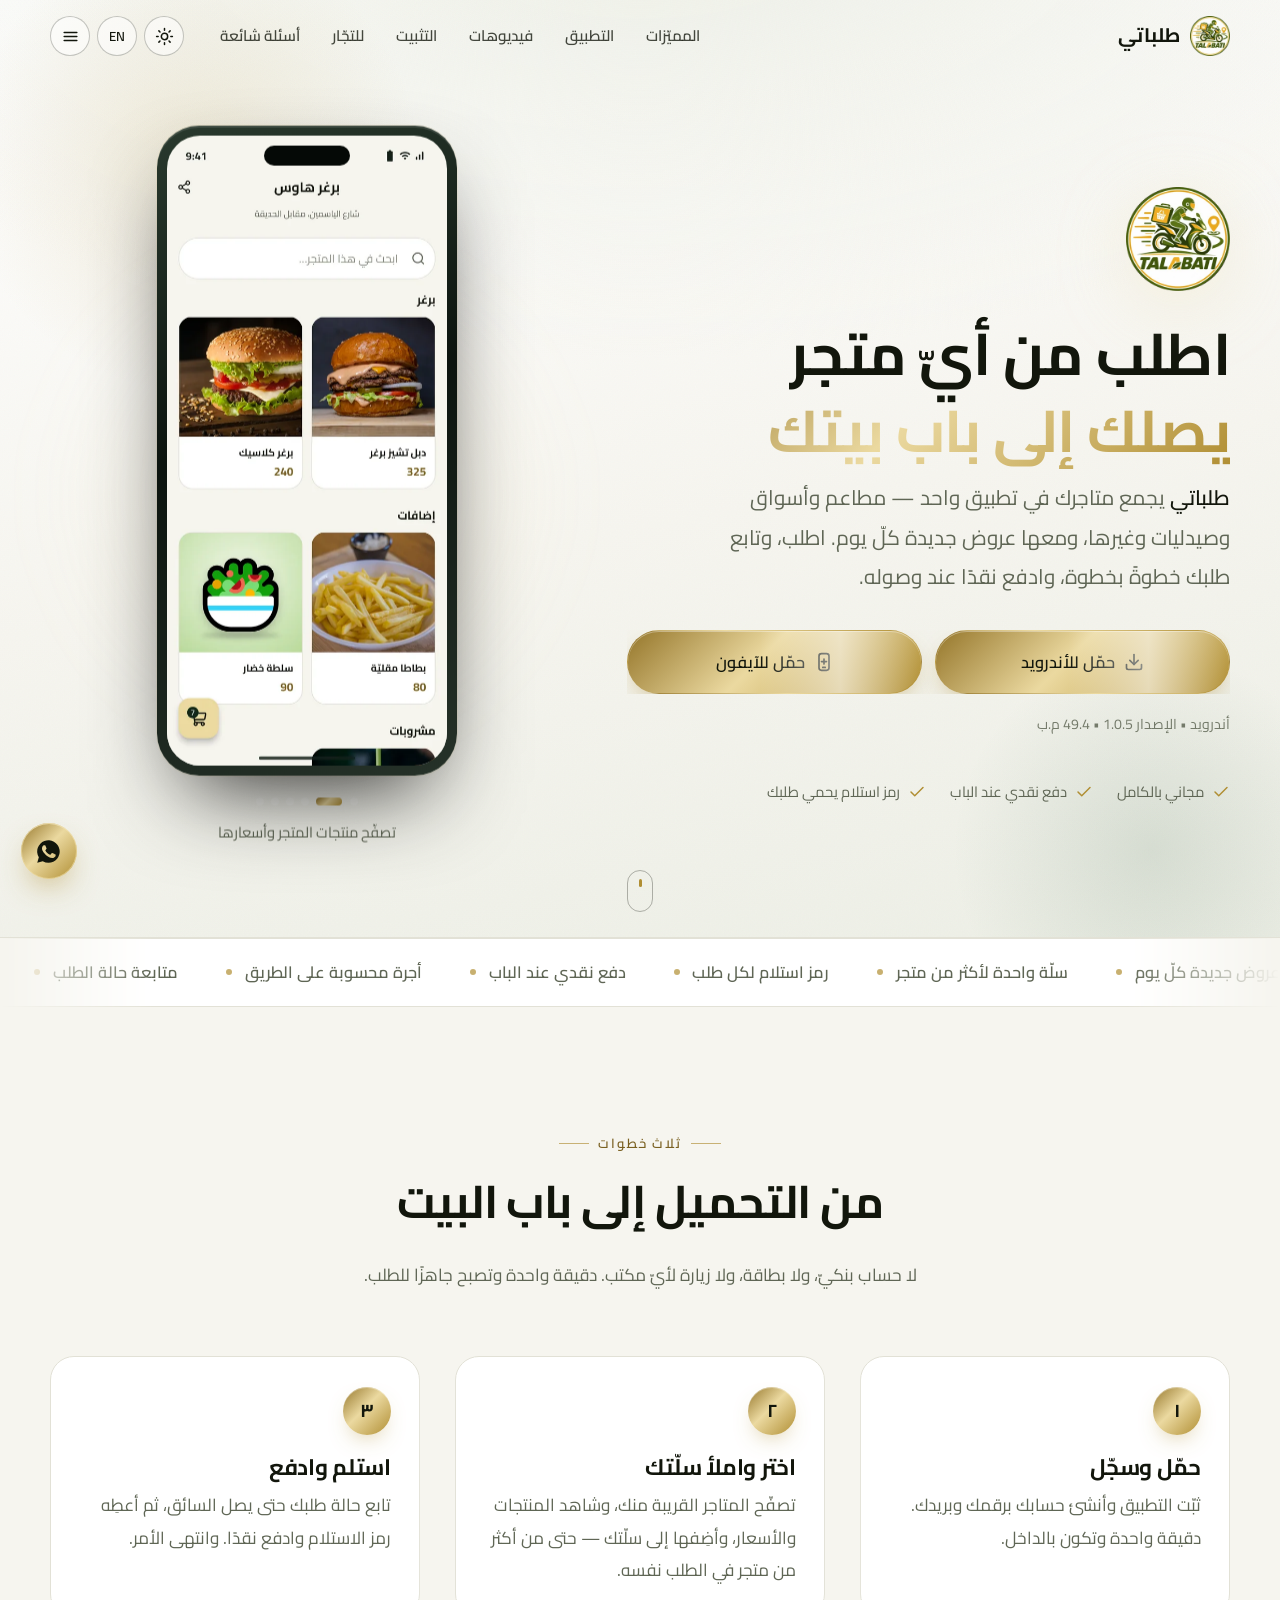
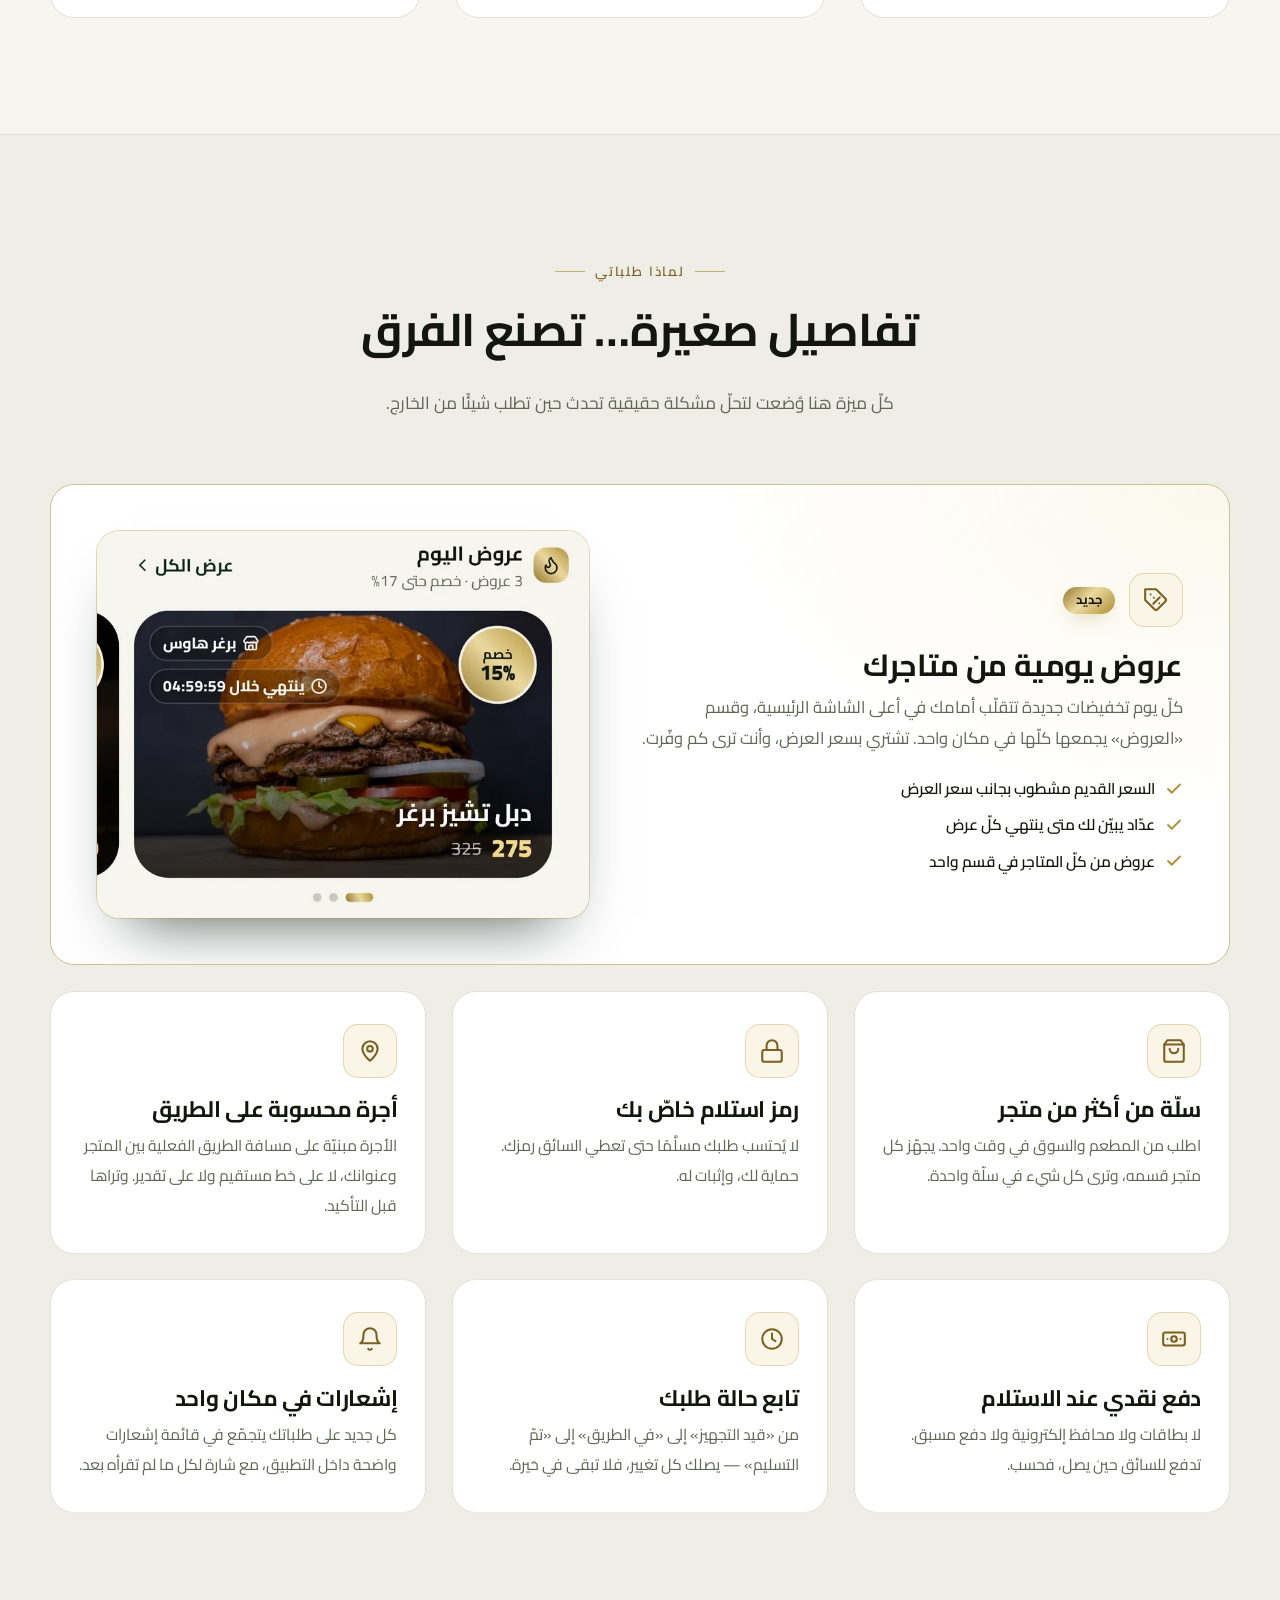
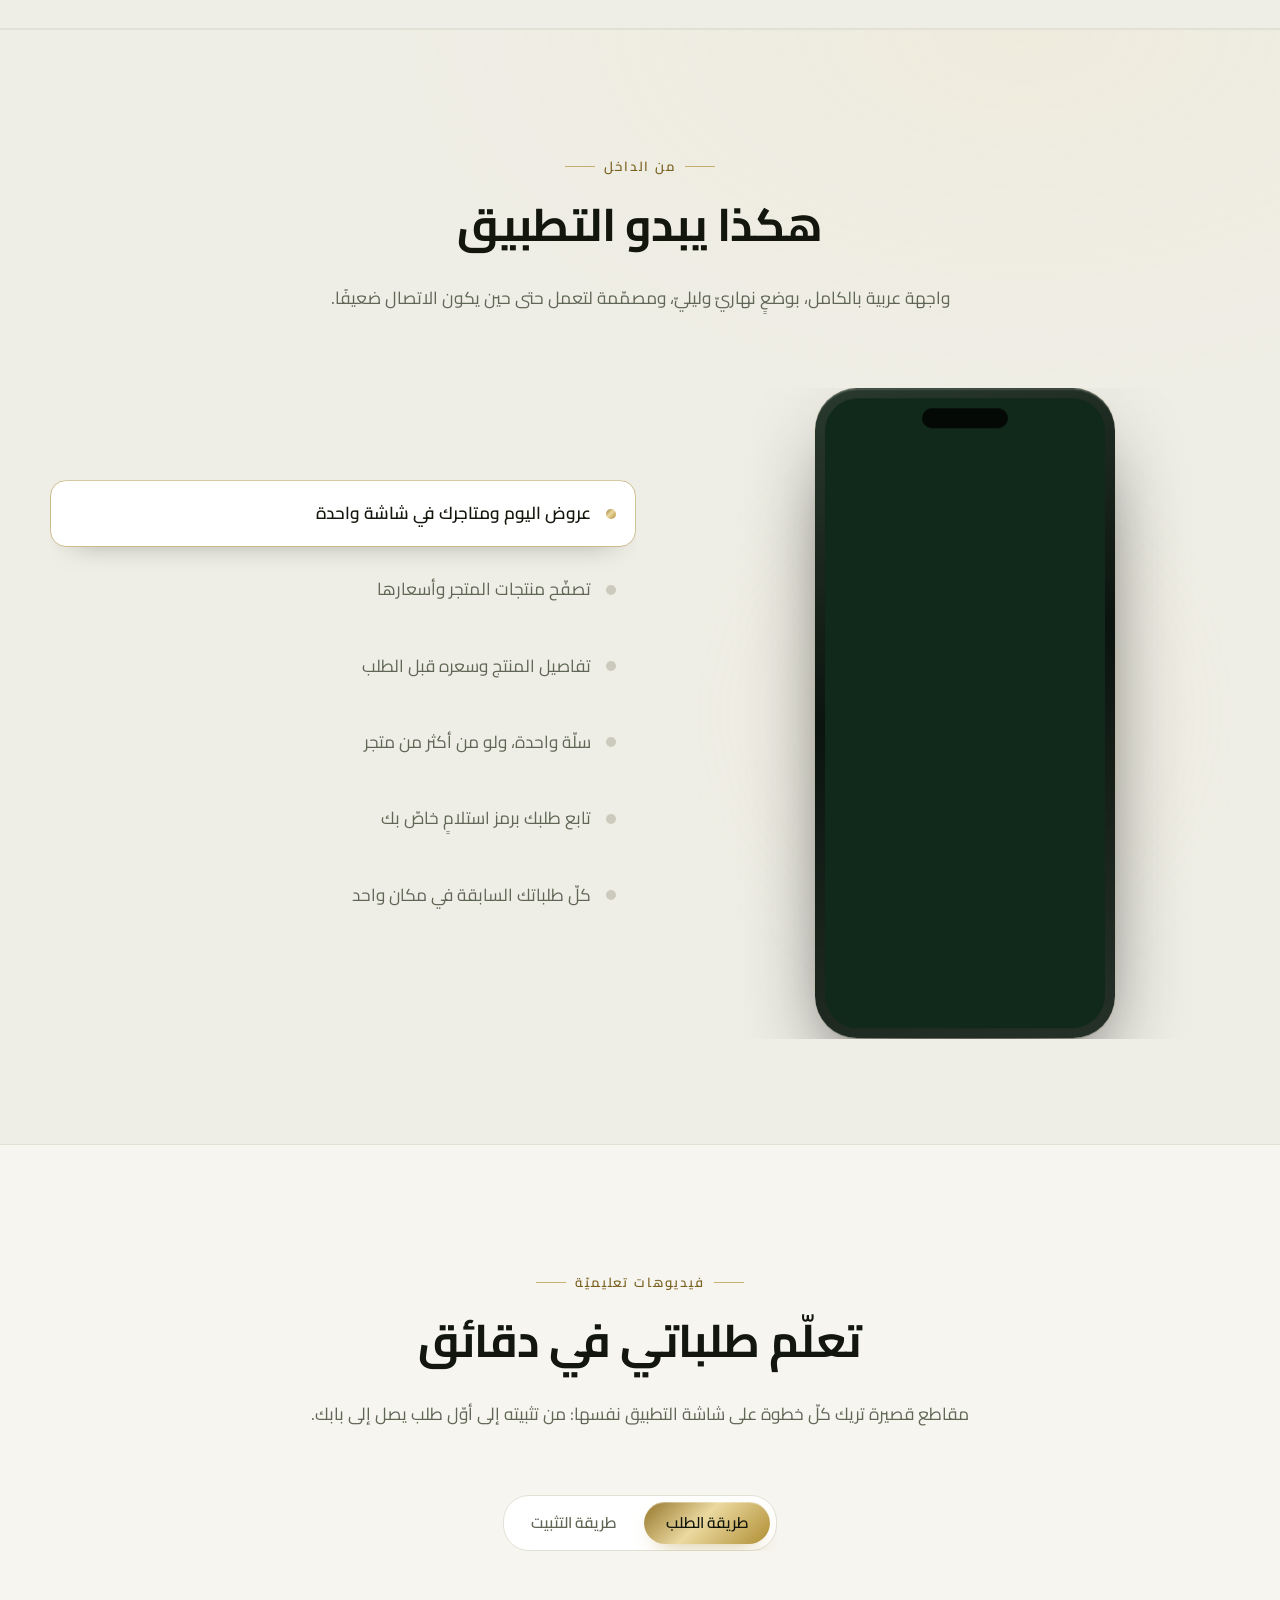
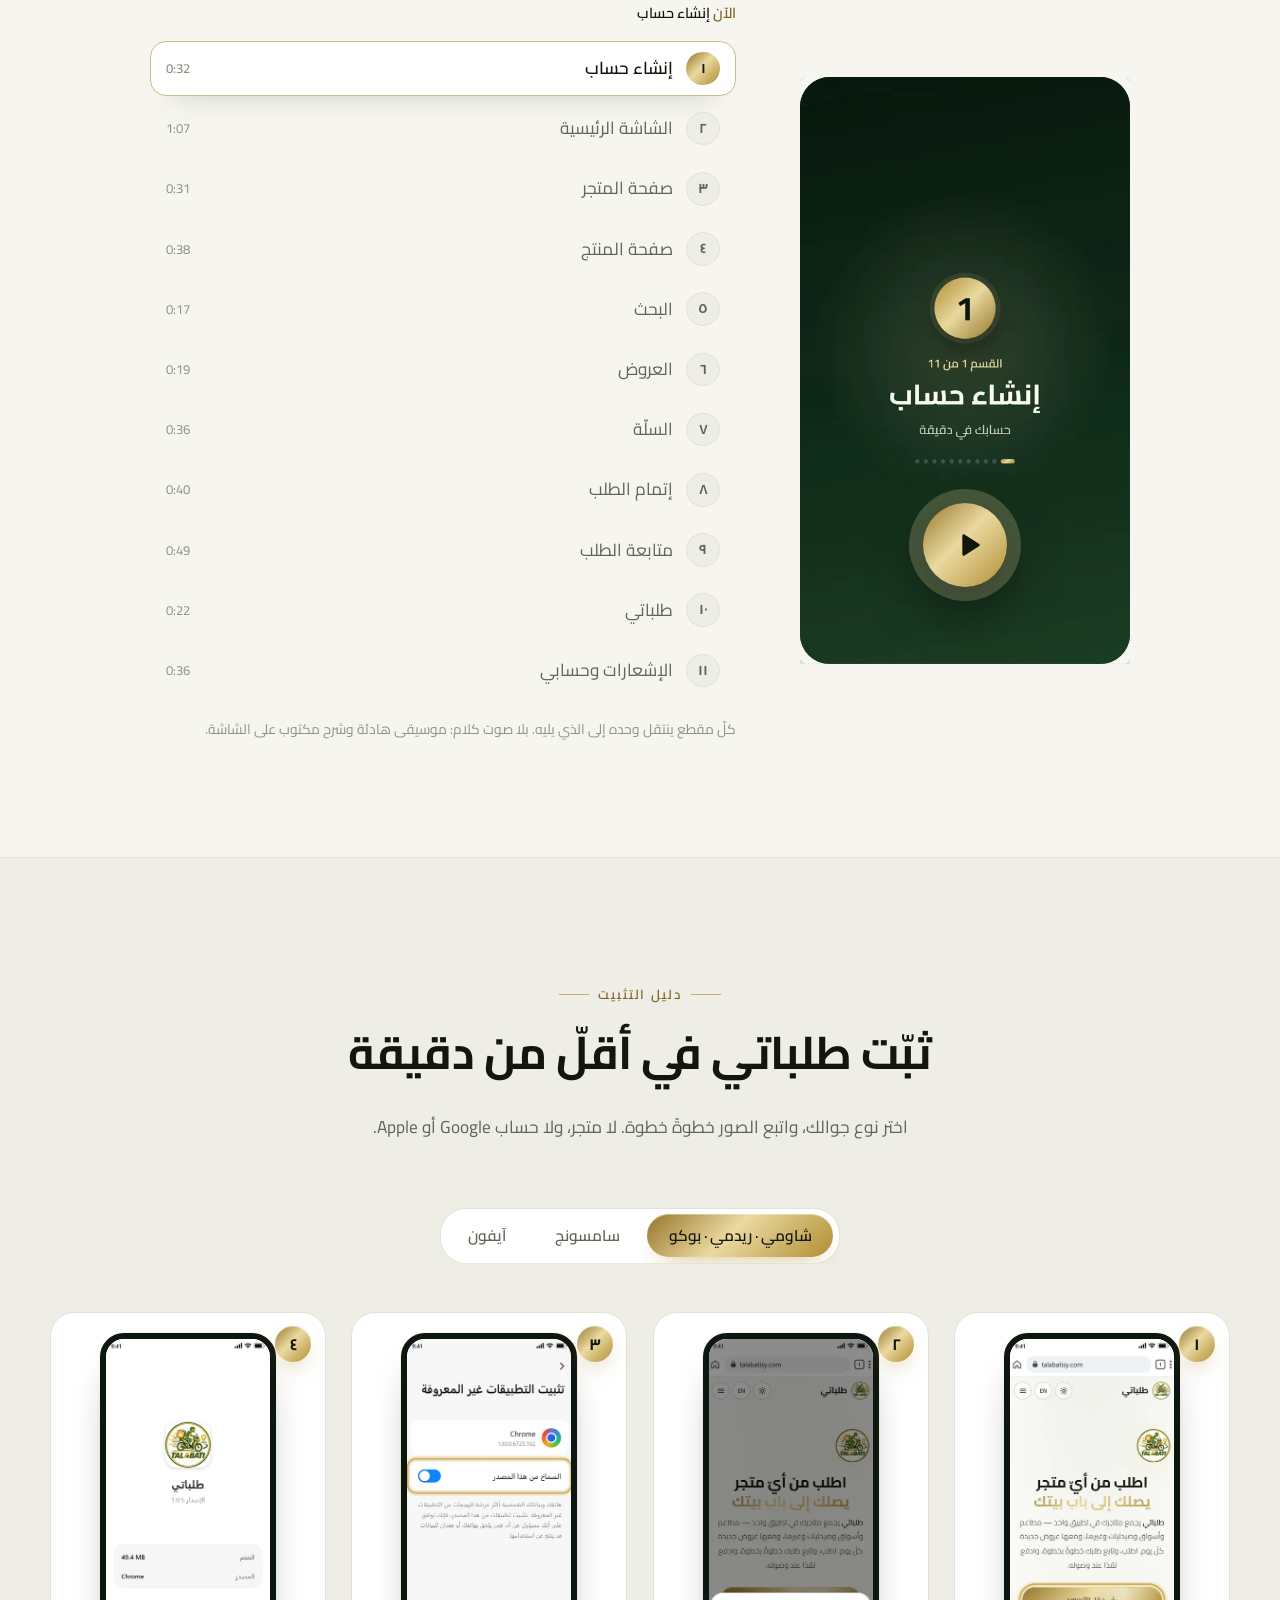
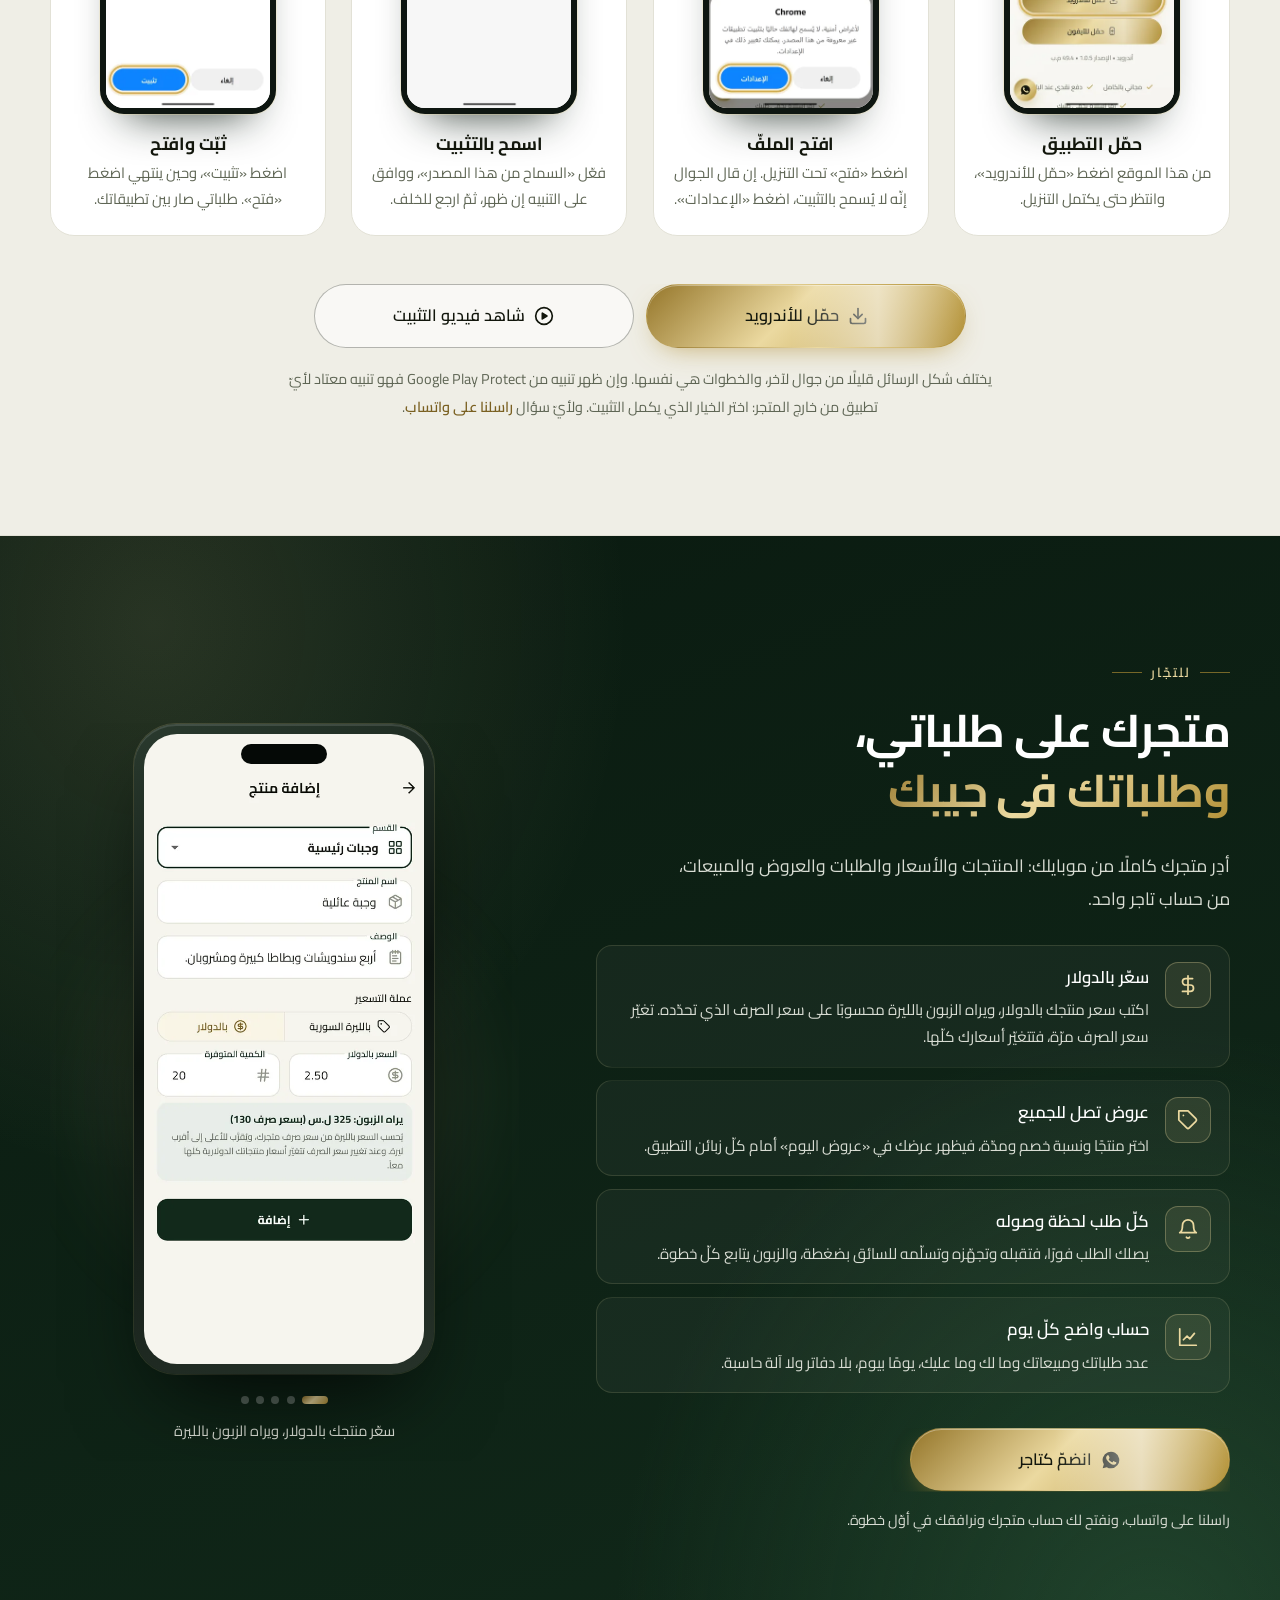
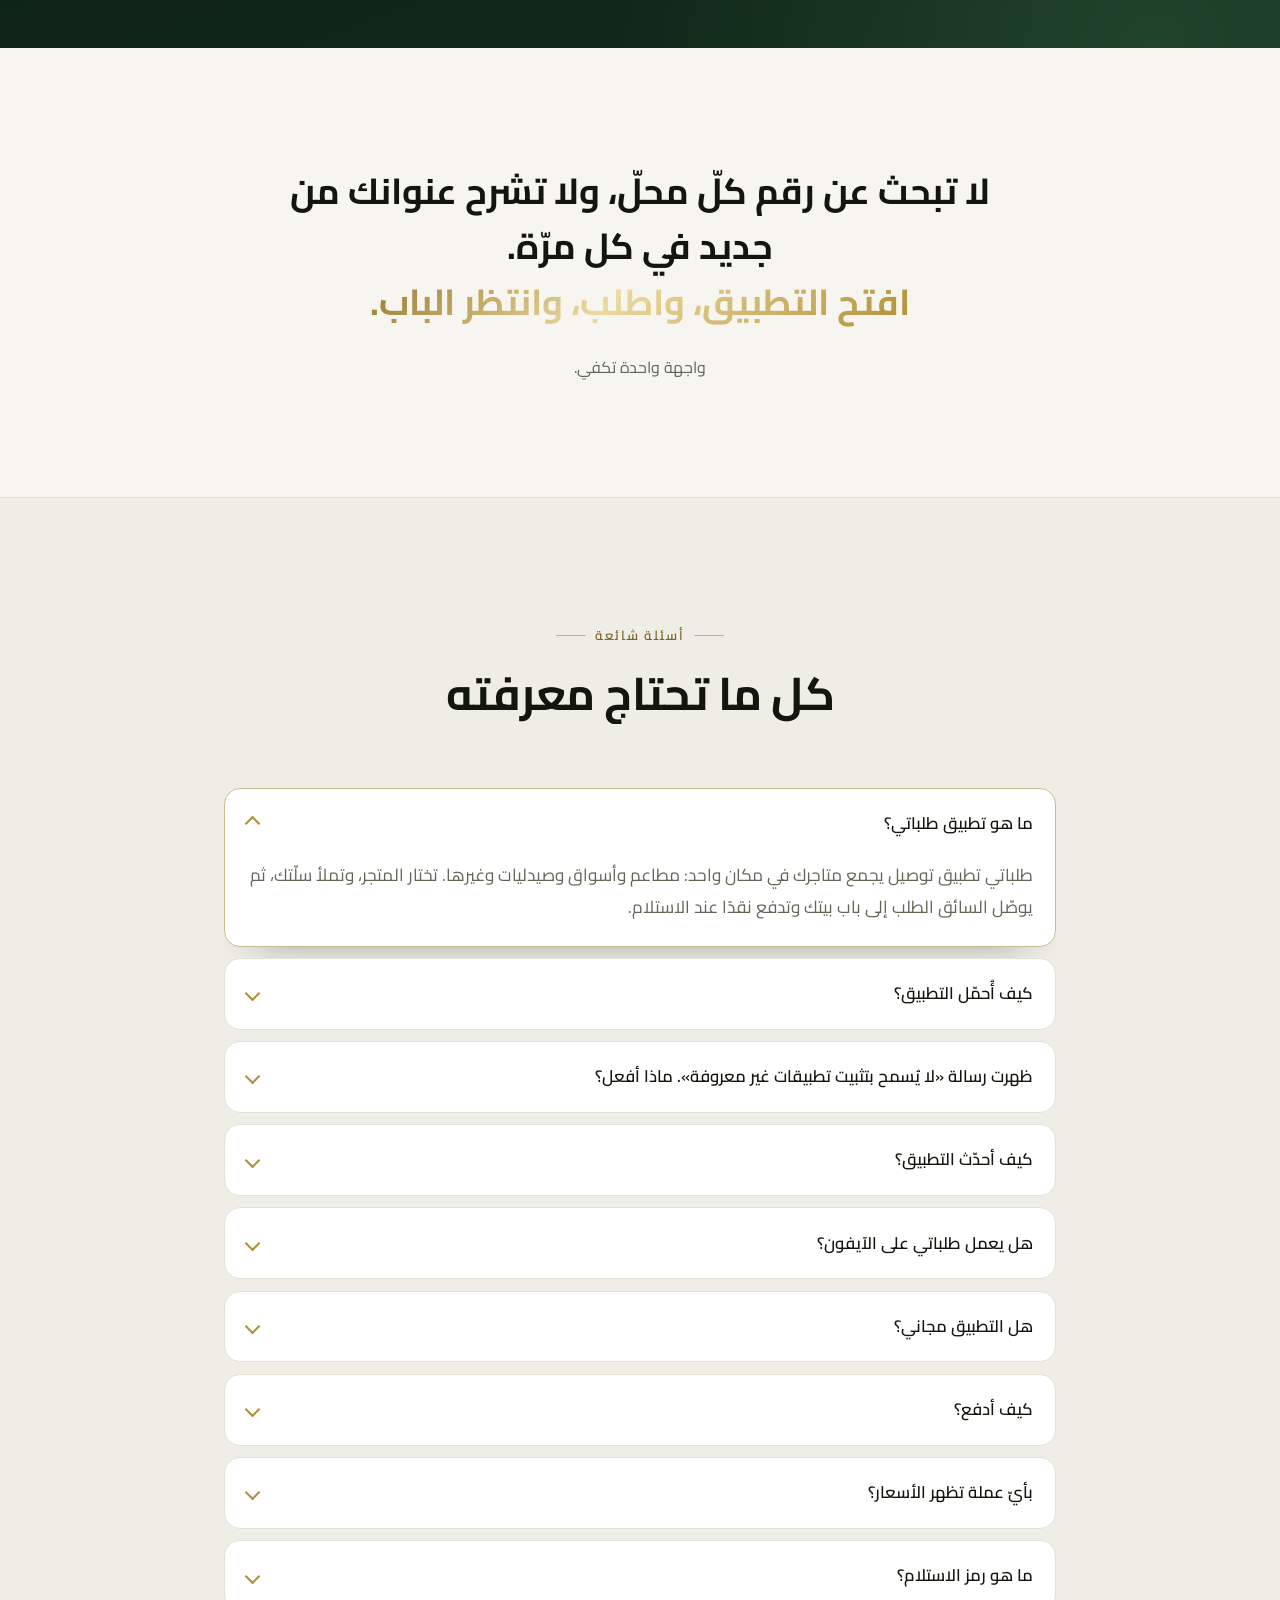
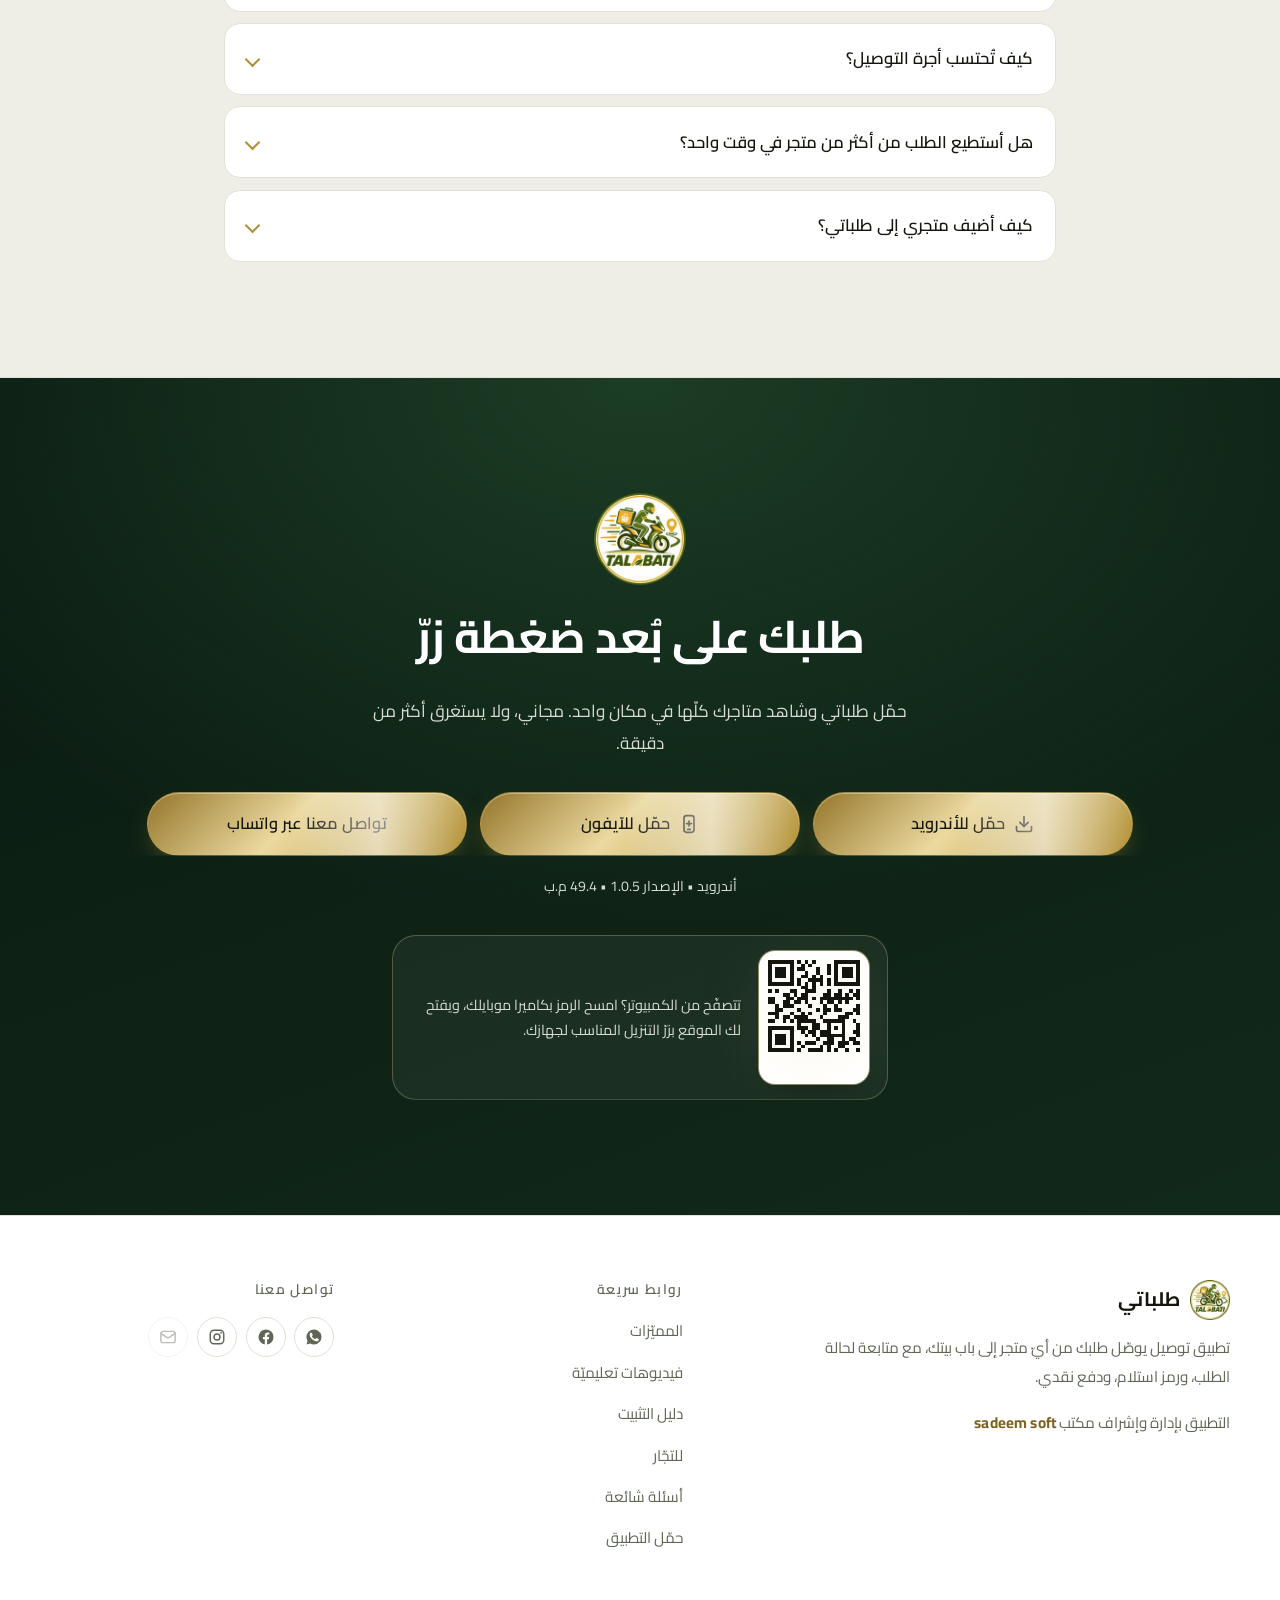
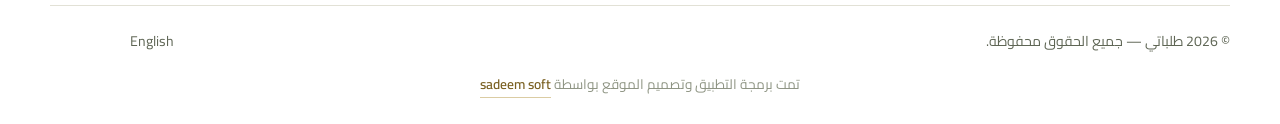
==== index.html @ eef7700a "Talabati site preview before the 1.0.5 upload A temporary public copy of the landing site for checki" ====
<!DOCTYPE html>
<html lang="ar" dir="rtl">
<head>
<meta charset="utf-8">
<meta name="robots" content="noindex, nofollow">
<meta name="viewport" content="width=device-width, initial-scale=1">
<title>طلباتي — تطبيق توصيل الطلبات | حمّل التطبيق مجانًا</title>
<meta name="description" content="طلباتي تطبيق توصيل يجمع متاجرك في مكان واحد: مطاعم وأسواق وصيدليات وغيرها. اطلب، وتابع طلبك خطوة بخطوة، وادفع نقدًا عند الاستلام. حمّله مجانًا للأندرويد.">
<meta name="keywords" content="طلباتي, تطبيق توصيل, توصيل طلبات, طلب أونلاين, دفع عند الاستلام, تطبيق أندرويد">
<meta name="author" content="طلباتي">
<meta name="theme-color" content="#F6F5EF" media="(prefers-color-scheme: light)">
<meta name="theme-color" content="#070D09" media="(prefers-color-scheme: dark)">
<link rel="canonical" href="https://talabatisy.com/">
<link rel="alternate" hreflang="ar" href="https://talabatisy.com/">
<link rel="alternate" hreflang="en" href="https://talabatisy.com/en/">
<link rel="alternate" hreflang="x-default" href="https://talabatisy.com/">

<meta property="og:type" content="website">
<meta property="og:locale" content="ar_AR">
<meta property="og:locale:alternate" content="en_US">
<meta property="og:site_name" content="طلباتي">
<meta property="og:title" content="طلباتي — اطلب من أي متجر، ويصلك إلى باب بيتك">
<meta property="og:description" content="تطبيق توصيل يجمع متاجرك في مكان واحد. متابعة حالة الطلب، ورمز استلام، ودفع نقدي عند الباب.">
<meta property="og:url" content="https://talabatisy.com/">
<meta property="og:image" content="https://talabatisy.com/assets/img/og-ar.jpg">
<meta property="og:image:width" content="1200">
<meta property="og:image:height" content="630">
<meta property="og:image:alt" content="شعار طلباتي مع جملة: تسوّق بثقة واستلم بسرعة">
<meta name="twitter:card" content="summary_large_image">
<meta name="twitter:title" content="طلباتي — تطبيق توصيل الطلبات">
<meta name="twitter:description" content="اطلب من أي متجر ويصلك إلى باب بيتك. دفع نقدي، ورمز استلام، وأجرة محسوبة على مسافة الطريق.">
<meta name="twitter:image" content="https://talabatisy.com/assets/img/og-ar.jpg">

<link rel="icon" href="favicon.ico" sizes="any">
<link rel="icon" type="image/png" sizes="192x192" href="assets/img/logo-192.png">
<link rel="apple-touch-icon" href="assets/img/apple-touch-icon.png">
<link rel="manifest" href="site.webmanifest">

<link rel="preload" href="assets/fonts/Cairo-Black.woff2" as="font" type="font/woff2" crossorigin>
<link rel="preload" href="assets/fonts/Cairo-Regular.woff2" as="font" type="font/woff2" crossorigin>
<link rel="stylesheet" href="assets/css/styles.css">

<script>
/* يطبّق الوضع المحفوظ قبل أوّل رسم للصفحة، حتى لا تومض الخلفية.
   ويضع js على الجذر: شاشة البداية لا تظهر إلّا معه، فمن عطّل الجافاسكربت
   يرى الموقع مباشرةً بدل حجاب لا يزول. */
(function(){var r=document.documentElement;r.className+=' js is-booting';try{var t=localStorage.getItem('talabati-theme')||(matchMedia('(prefers-color-scheme: dark)').matches?'dark':'light');r.setAttribute('data-theme',t);if(t==='dark'){var m=document.querySelector('meta[name="theme-color"]');if(m)m.content='#070D09';}}catch(e){}})();
</script>

<script type="application/ld+json">
{
  "@context": "https://schema.org",
  "@graph": [
    {
      "@type": "Organization",
      "@id": "https://talabatisy.com/#org",
      "name": "طلباتي",
      "alternateName": "Talabati",
      "url": "https://talabatisy.com/",
      "logo": {
        "@type": "ImageObject",
        "url": "https://talabatisy.com/assets/img/logo-512.png",
        "width": 512, "height": 512
      },
      "description": "تطبيق توصيل يجمع المتاجر المحلّية في مكان واحد ويوصّل الطلبات إلى باب الزبون."
    },
    {
      "@type": "WebSite",
      "@id": "https://talabatisy.com/#website",
      "url": "https://talabatisy.com/",
      "name": "طلباتي",
      "inLanguage": "ar",
      "publisher": { "@id": "https://talabatisy.com/#org" }
    },
    {
      "@type": "MobileApplication",
      "@id": "https://talabatisy.com/#app",
      "name": "طلباتي",
      "alternateName": "Talabati",
      "operatingSystem": "Android, iOS (Web App)",
      "applicationCategory": "FoodAndDrinkApplication",
      "inLanguage": "ar",
      "url": "https://talabatisy.com/",
      "image": "https://talabatisy.com/assets/img/logo-512.png",
      "description": "تطبيق توصيل يجمع المتاجر في مكان واحد: سلّة واحدة لأكثر من متجر، ومتابعة حالة الطلب، ورمز استلام، ودفع نقدي عند الباب.",
      "offers": { "@type": "Offer", "price": "0", "priceCurrency": "SYP" },
      "publisher": { "@id": "https://talabatisy.com/#org" },
      "featureList": [
        "عروض يومية من المتاجر",
        "سلّة واحدة من أكثر من متجر",
        "متابعة حالة الطلب خطوة بخطوة",
        "رمز استلام لتأكيد التسليم",
        "أجرة توصيل محسوبة على مسافة الطريق الفعلية",
        "الدفع نقدًا عند الاستلام"
      ]
    },
    {
      "@type": "FAQPage",
      "@id": "https://talabatisy.com/#faq",
      "mainEntity": [
        { "@type": "Question", "name": "ما هو تطبيق طلباتي؟",
          "acceptedAnswer": { "@type": "Answer", "text": "طلباتي تطبيق توصيل يجمع متاجرك في مكان واحد: مطاعم وأسواق وصيدليات وغيرها. تختار المتجر، وتملأ سلّتك، ثم يوصّل السائق الطلب إلى باب بيتك وتدفع نقدًا عند الاستلام." } },
        { "@type": "Question", "name": "كيف أُحمّل تطبيق طلباتي؟",
          "acceptedAnswer": { "@type": "Answer", "text": "اضغط زرّ «حمّل للأندرويد» في أعلى الصفحة، فيبدأ تنزيل ملف التثبيت على جهازك العامل بنظام أندرويد. وبعد انتهاء التنزيل افتح الملف ووافق على التثبيت من مصدر خارجي، ليصبح التطبيق جاهزًا. والخطوات بالصور لشاومي وسامسونج والآيفون في دليل التثبيت على الموقع." } },
        { "@type": "Question", "name": "ظهرت رسالة «لا يُسمح بتثبيت تطبيقات غير معروفة». ماذا أفعل؟",
          "acceptedAnswer": { "@type": "Answer", "text": "هذه رسالة أمان معتادة من أندرويد لأيّ تطبيق يُثبَّت من خارج المتجر. اضغط «الإعدادات» في الرسالة نفسها، وفعّل «السماح من هذا المصدر»، ثمّ ارجع واضغط «تثبيت». تفعل هذا مرّة واحدة فقط." } },
        { "@type": "Question", "name": "كيف أحدّث تطبيق طلباتي؟",
          "acceptedAnswer": { "@type": "Answer", "text": "حين يصدر إصدار جديد، تظهر لك داخل التطبيق رسالة «يتوفر تحديث جديد». اضغط «تحديث الآن» فيُنزَّل الإصدار الجديد من موقعنا، ثمّ ثبّته بالخطوات نفسها. حسابك وطلباتك تبقى كما هي." } },
        { "@type": "Question", "name": "هل يعمل طلباتي على الآيفون؟",
          "acceptedAnswer": { "@type": "Answer", "text": "نعم. نسخة الآيفون تعمل من متصفّح Safari: اضغط «حمّل للآيفون»، ثمّ زرّ المشاركة، ثمّ «إضافة إلى الشاشة الرئيسية»، فتظهر أيقونة طلباتي بين تطبيقاتك وتفتح بملء الشاشة. وحسابك نفسه يعمل على الأندرويد والآيفون." } },
        { "@type": "Question", "name": "هل تطبيق طلباتي مجاني؟",
          "acceptedAnswer": { "@type": "Answer", "text": "نعم، تحميل التطبيق واستخدامه مجّانيّان تمامًا. لا اشتراك شهريًّا ولا رسوم تسجيل. الشيء الوحيد الذي تدفعه هو ثمن طلبك وأجرة التوصيل، وتراهما معًا قبل تأكيد الطلب." } },
        { "@type": "Question", "name": "كيف أدفع ثمن الطلب؟",
          "acceptedAnswer": { "@type": "Answer", "text": "الدفع نقدًا عند الاستلام فقط. تدفع للسائق عند وصول الطلب إليك. لا بطاقات بنكية ولا محافظ إلكترونية ولا دفع مسبق." } },
        { "@type": "Question", "name": "بأيّ عملة تظهر الأسعار في طلباتي؟",
          "acceptedAnswer": { "@type": "Answer", "text": "كلّ الأسعار في التطبيق بالليرة السورية الجديدة، وبها تدفع. وبعض التجّار يسعّرون منتجاتهم بالدولار، فيحسب التطبيق السعر بالليرة على سعر الصرف الذي يحدّده المتجر، وتراه أنت بالليرة دائمًا." } },
        { "@type": "Question", "name": "ما هو رمز الاستلام؟",
          "acceptedAnswer": { "@type": "Answer", "text": "رمز الاستلام رقم خاص بطلبك يظهر لك داخل التطبيق. عند وصول السائق تعطيه الرمز، ولا يُحتسب الطلب مسلَّمًا حتى يُدخله. بهذا لا يستطيع أحد سواك استلام طلبك، ويكون لدى السائق إثبات على التسليم." } },
        { "@type": "Question", "name": "كيف تُحتسب أجرة التوصيل؟",
          "acceptedAnswer": { "@type": "Answer", "text": "تُحتسب الأجرة على مسافة الطريق الفعلية بين المتجر وعنوانك، لا على خط مستقيم ولا على تقدير تقريبي. وتظهر لك الأجرة بالضبط قبل تأكيد الطلب." } },
        { "@type": "Question", "name": "هل أستطيع الطلب من أكثر من متجر في وقت واحد؟",
          "acceptedAnswer": { "@type": "Answer", "text": "نعم. تقبل سلّة طلباتي منتجات من أكثر من متجر في الوقت نفسه، ويُجهّز كل متجر قسمه من الطلب، وترى تفاصيل كل متجر على حدة داخل سلّتك." } },
        { "@type": "Question", "name": "كيف أضيف متجري إلى طلباتي؟",
          "acceptedAnswer": { "@type": "Answer", "text": "اضغط «انضمّ كتاجر» في قسم التجّار وراسلنا على واتساب، ونفتح لك حساب تاجر تدير منه أقسامك ومنتجاتك وأسعارك — بالليرة أو بالدولار — وطلباتك وعروضك ومبيعاتك اليوميّة." } }
      ]
    }
  ]
}
</script>
</head>

<body>
<a class="skip" href="#main">تجاوز إلى المحتوى</a>
<div id="progress"></div>

<!-- شاشة البداية: تختفي فور اكتمال تحميل الصفحة -->
<div class="boot" id="boot" role="status" aria-label="جارٍ فتح الموقع">
  <div class="boot-inner">
    <span class="boot-logo"><img src="assets/img/logo-256.webp" width="116" height="116" alt="" fetchpriority="high"></span>
    <span class="boot-word">طلباتي</span>
    <span class="boot-line"><i></i></span>
  </div>
</div>

<header class="site-header">
  <div class="wrap">
    <a class="brand" href="index.html" data-home aria-label="طلباتي — الصفحة الرئيسية">
      <img src="assets/img/logo-96.webp" width="40" height="40" alt="" fetchpriority="high">
      <span>طلباتي</span>
    </a>

    <nav class="nav" id="nav" aria-label="القائمة الرئيسية">
      <a href="#features">المميّزات</a>
      <a href="#app">التطبيق</a>
      <a href="#videos">فيديوهات</a>
      <a href="#install">التثبيت</a>
      <a href="#merchants">للتجّار</a>
      <a href="#faq">أسئلة شائعة</a>
    </nav>

    <div class="header-tools">
      <button class="icon-btn" data-theme-toggle type="button" aria-label="تبديل الوضع الليلي">
        <svg class="sun" viewBox="0 0 24 24" aria-hidden="true"><circle cx="12" cy="12" r="4"/><path d="M12 2v2M12 20v2M4.9 4.9l1.4 1.4M17.7 17.7l1.4 1.4M2 12h2M20 12h2M4.9 19.1l1.4-1.4M17.7 6.3l1.4-1.4"/></svg>
        <svg class="moon" viewBox="0 0 24 24" aria-hidden="true"><path d="M21 12.8A9 9 0 1 1 11.2 3a7 7 0 0 0 9.8 9.8z"/></svg>
      </button>
      <a class="icon-btn" href="en/index.html" data-lang-switch="en" hreflang="en" lang="en" aria-label="Switch to English">EN</a>
      <button class="icon-btn menu-btn" data-menu type="button" aria-expanded="false" aria-controls="drawer" aria-label="فتح القائمة">
        <svg viewBox="0 0 24 24" aria-hidden="true"><path d="M4 7h16M4 12h16M4 17h16"/></svg>
      </button>
    </div>
  </div>
</header>

<main id="main">

  <!-- ===================================================== الافتتاحية -->
  <section class="hero">
    <div class="orb orb-1"></div>
    <div class="orb orb-2"></div>
    <div class="wrap">
      <div class="hero-copy">
        <img class="hero-logo" src="assets/img/logo-256.webp" width="104" height="104" alt="شعار طلباتي" fetchpriority="high">
        <h1>
          <span class="line" data-split>اطلب من أيّ متجر</span>
          <span class="line gold" data-split>يصلك إلى باب بيتك</span>
        </h1>
        <p class="hero-sub" data-reveal="up" data-delay="3">
          <strong>طلباتي</strong> يجمع متاجرك في تطبيق واحد — مطاعم وأسواق وصيدليات وغيرها، ومعها
          عروض جديدة كلّ يوم. اطلب، وتابع طلبك خطوةً بخطوة، وادفع نقدًا عند وصوله.
        </p>
        <div class="hero-cta" data-reveal="up" data-delay="4">
          <a class="btn btn-gold" data-apk href="#download">
            <svg viewBox="0 0 24 24" fill="none" stroke="currentColor" stroke-width="2" stroke-linecap="round" stroke-linejoin="round" aria-hidden="true"><path d="M21 15v4a2 2 0 0 1-2 2H5a2 2 0 0 1-2-2v-4"/><path d="M7 10l5 5 5-5"/><path d="M12 15V3"/></svg>
            <span class="btn-label">حمّل للأندرويد</span>
          </a>
          <a class="btn btn-gold" data-ios href="app/">
            <svg viewBox="0 0 24 24" fill="none" stroke="currentColor" stroke-width="2" stroke-linecap="round" stroke-linejoin="round" aria-hidden="true"><rect x="6" y="2" width="12" height="20" rx="3"/><path d="M12 8.5v6M9 11.5h6"/><path d="M10.5 18.5h3"/></svg>
            <span class="btn-label">حمّل للآيفون</span>
          </a>
          <a class="btn btn-ghost" data-play href="#" hidden rel="noopener">
            <svg viewBox="0 0 24 24" fill="currentColor" aria-hidden="true"><path d="M3.6 2.3 13.9 12 3.6 21.7A1.8 1.8 0 0 1 3 20.4V3.6c0-.5.2-1 .6-1.3zm12 7.1 2.6-2.5 3.1 1.8c.9.5.9 1.8 0 2.3l-3 1.8-2.7-2.6zM4.9 1.6l9.7 5.6-2.3 2.2L4.9 1.6zm0 20.8 7.4-7.8 2.3 2.2-9.7 5.6z"/></svg>
            <span class="btn-label">جوجل بلاي</span>
          </a>
        </div>
        <p class="hero-note" data-apk-note data-reveal="up" data-delay="5">أندرويد • مجاني تمامًا</p>

        <ul class="hero-badges" data-reveal="up" data-delay="5">
          <li><svg viewBox="0 0 24 24" aria-hidden="true"><path d="M20 6L9 17l-5-5"/></svg> مجاني بالكامل</li>
          <li><svg viewBox="0 0 24 24" aria-hidden="true"><path d="M20 6L9 17l-5-5"/></svg> دفع نقدي عند الباب</li>
          <li><svg viewBox="0 0 24 24" aria-hidden="true"><path d="M20 6L9 17l-5-5"/></svg> رمز استلام يحمي طلبك</li>
        </ul>
      </div>

      <div class="phone-stage" id="shots" data-base="screenshots/" data-parallax="0.06">
        <div class="phone">
          <div class="phone-screen">
            <div class="mock" aria-hidden="true">
              <div class="mock-bar"></div>
              <div class="mock-row"><div class="mock-thumb"></div><div class="mock-lines"><i></i><i></i></div></div>
              <div class="mock-row"><div class="mock-thumb"></div><div class="mock-lines"><i></i><i></i></div></div>
              <div class="mock-row"><div class="mock-thumb"></div><div class="mock-lines"><i></i><i></i></div></div>
              <div class="mock-row"><div class="mock-thumb"></div><div class="mock-lines"><i></i><i></i></div></div>
              <div class="mock-cta"></div>
            </div>
          </div>
        </div>
        <div class="phone-dots" id="shot-dots"></div>
        <p class="phone-caption" id="shot-caption"></p>
      </div>
    </div>
    <div class="scroll-cue" aria-hidden="true"></div>
  </section>

  <!-- ===================================================== شريط متحرّك -->
  <section class="ticker" aria-label="ما يقدّمه التطبيق">
    <ul id="ticker-track">
      <li>عروض جديدة كلّ يوم</li>
      <li>سلّة واحدة لأكثر من متجر</li>
      <li>رمز استلام لكل طلب</li>
      <li>دفع نقدي عند الباب</li>
      <li>أجرة محسوبة على الطريق</li>
      <li>متابعة حالة الطلب</li>
      <li>تسعير بالدولار للتجّار</li>
      <li>واجهة عربية بالكامل</li>
      <li>بلا اشتراكات ولا رسوم</li>
    </ul>
  </section>

  <!-- ===================================================== كيف يعمل -->
  <section class="section" id="how">
    <div class="wrap">
      <div class="section-head" data-reveal="up">
        <span class="eyebrow">ثلاث خطوات</span>
        <h2>من التحميل إلى باب البيت</h2>
        <p>لا حساب بنكيّ، ولا بطاقة، ولا زيارة لأيّ مكتب. دقيقة واحدة وتصبح جاهزًا للطلب.</p>
      </div>
      <div class="steps">
        <article class="step" data-reveal="up">
          <h3>حمّل وسجّل</h3>
          <p>ثبّت التطبيق وأنشئ حسابك برقمك وبريدك. دقيقة واحدة وتكون بالداخل.</p>
        </article>
        <article class="step" data-reveal="up" data-delay="2">
          <h3>اختر واملأ سلّتك</h3>
          <p>تصفّح المتاجر القريبة منك، وشاهد المنتجات والأسعار، وأضِفها إلى سلّتك — حتى من أكثر من متجر في الطلب نفسه.</p>
        </article>
        <article class="step" data-reveal="up" data-delay="4">
          <h3>استلم وادفع</h3>
          <p>تابع حالة طلبك حتى يصل السائق، ثم أعطِه رمز الاستلام وادفع نقدًا. وانتهى الأمر.</p>
        </article>
      </div>
    </div>
  </section>

  <!-- ===================================================== المميّزات -->
  <section class="section" id="features" style="background: var(--surface-muted); border-block: 1px solid var(--border);">
    <div class="wrap">
      <div class="section-head" data-reveal="up">
        <span class="eyebrow">لماذا طلباتي</span>
        <h2>تفاصيل صغيرة… تصنع الفرق</h2>
        <p>كلّ ميزة هنا وُضعت لتحلّ مشكلة حقيقية تحدث حين تطلب شيئًا من الخارج.</p>
      </div>
      <div class="features">
        <article class="feature feature-wide" data-reveal="up">
          <div class="feature-wide-copy">
            <span class="new-tag">جديد</span>
            <div class="feature-ico"><svg viewBox="0 0 24 24" aria-hidden="true"><path d="M20.6 13.4l-7.2 7.2a2 2 0 0 1-2.8 0L2 12V2h10l8.6 8.6a2 2 0 0 1 0 2.8z"/><path d="M7 7h.01"/><path d="M15.5 9.5l-6 6"/><path d="M10 10h.01M15 15h.01"/></svg></div>
            <h3>عروض يومية من متاجرك</h3>
            <p>كلّ يوم تخفيضات جديدة تتقلّب أمامك في أعلى الشاشة الرئيسية، وقسم «العروض» يجمعها كلّها في مكان واحد. تشتري بسعر العرض، وأنت ترى كم وفّرت.</p>
            <ul class="ticks">
              <li><svg viewBox="0 0 24 24" aria-hidden="true"><path d="M20 6L9 17l-5-5"/></svg> السعر القديم مشطوب بجانب سعر العرض</li>
              <li><svg viewBox="0 0 24 24" aria-hidden="true"><path d="M20 6L9 17l-5-5"/></svg> عدّاد يبيّن لك متى ينتهي كلّ عرض</li>
              <li><svg viewBox="0 0 24 24" aria-hidden="true"><path d="M20 6L9 17l-5-5"/></svg> عروض من كلّ المتاجر في قسم واحد</li>
            </ul>
          </div>
          <figure class="feature-wide-shot">
            <img src="screenshots/deals-card.webp" width="720" height="567" loading="lazy" decoding="async" alt="بطاقة «عروض اليوم» في التطبيق: دبل تشيز برغر بخصم 15٪، من 325 إلى 275">
          </figure>
        </article>
        <article class="feature" data-reveal="scale">
          <div class="feature-ico"><svg viewBox="0 0 24 24" aria-hidden="true"><path d="M6 2L3 6v14a2 2 0 0 0 2 2h14a2 2 0 0 0 2-2V6l-3-4z"/><path d="M3 6h18"/><path d="M16 10a4 4 0 0 1-8 0"/></svg></div>
          <h3>سلّة من أكثر من متجر</h3>
          <p>اطلب من المطعم والسوق في وقت واحد. يجهّز كل متجر قسمه، وترى كل شيء في سلّة واحدة.</p>
        </article>
        <article class="feature" data-reveal="scale" data-delay="1">
          <div class="feature-ico"><svg viewBox="0 0 24 24" aria-hidden="true"><rect x="3" y="11" width="18" height="11" rx="2"/><path d="M7 11V7a5 5 0 0 1 10 0v4"/></svg></div>
          <h3>رمز استلام خاصّ بك</h3>
          <p>لا يُحتسب طلبك مسلَّمًا حتى تعطي السائق رمزك. حماية لك، وإثبات له.</p>
        </article>
        <article class="feature" data-reveal="scale" data-delay="2">
          <div class="feature-ico"><svg viewBox="0 0 24 24" aria-hidden="true"><path d="M12 21s-7-5.6-7-11a7 7 0 1 1 14 0c0 5.4-7 11-7 11z"/><circle cx="12" cy="10" r="2.6"/></svg></div>
          <h3>أجرة محسوبة على الطريق</h3>
          <p>الأجرة مبنيّة على مسافة الطريق الفعلية بين المتجر وعنوانك، لا على خط مستقيم ولا على تقدير. وتراها قبل التأكيد.</p>
        </article>
        <article class="feature" data-reveal="scale" data-delay="1">
          <div class="feature-ico"><svg viewBox="0 0 24 24" aria-hidden="true"><rect x="2" y="6" width="20" height="12" rx="2"/><circle cx="12" cy="12" r="2.6"/><path d="M6 12h.01M18 12h.01"/></svg></div>
          <h3>دفع نقدي عند الاستلام</h3>
          <p>لا بطاقات ولا محافظ إلكترونية ولا دفع مسبق. تدفع للسائق حين يصل، فحسب.</p>
        </article>
        <article class="feature" data-reveal="scale" data-delay="2">
          <div class="feature-ico"><svg viewBox="0 0 24 24" aria-hidden="true"><circle cx="12" cy="12" r="9"/><path d="M12 7v5l3.2 2"/></svg></div>
          <h3>تابع حالة طلبك</h3>
          <p>من «قيد التجهيز» إلى «في الطريق» إلى «تمّ التسليم» — يصلك كل تغيير، فلا تبقى في حَيرة.</p>
        </article>
        <article class="feature" data-reveal="scale" data-delay="3">
          <div class="feature-ico"><svg viewBox="0 0 24 24" aria-hidden="true"><path d="M18 8a6 6 0 1 0-12 0c0 7-3 8-3 8h18s-3-1-3-8z"/><path d="M13.7 21a2 2 0 0 1-3.4 0"/></svg></div>
          <h3>إشعارات في مكان واحد</h3>
          <p>كل جديد على طلباتك يتجمّع في قائمة إشعارات واضحة داخل التطبيق، مع شارة لكل ما لم تقرأه بعد.</p>
        </article>
      </div>
    </div>
  </section>

  <!-- ===================================================== معرض اللقطات -->
  <section class="section showcase" id="app">
    <div class="wrap">
      <div class="section-head" data-reveal="up">
        <span class="eyebrow">من الداخل</span>
        <h2>هكذا يبدو التطبيق</h2>
        <p>واجهة عربية بالكامل، بوضعٍ نهاريّ وليليّ، ومصمّمة لتعمل حتى حين يكون الاتصال ضعيفًا.</p>
      </div>
      <div class="showcase-grid">
        <div class="phone-stage" id="shots-showcase" data-base="screenshots/" data-reveal="scale" data-parallax="0.05">
          <div class="phone">
            <div class="phone-screen">
              <div class="mock" aria-hidden="true">
                <div class="mock-bar"></div>
                <div class="mock-row"><div class="mock-thumb"></div><div class="mock-lines"><i></i><i></i></div></div>
                <div class="mock-row"><div class="mock-thumb"></div><div class="mock-lines"><i></i><i></i></div></div>
                <div class="mock-row"><div class="mock-thumb"></div><div class="mock-lines"><i></i><i></i></div></div>
                <div class="mock-cta"></div>
              </div>
            </div>
          </div>
        </div>
        <div data-reveal="right" data-delay="1">
          <ul class="shot-list" id="shot-list">
            <li><button type="button" aria-current="true"><span class="dot"></span><span>تفاصيل المنتج وسعره قبل الطلب</span></button></li>
            <li><button type="button"><span class="dot"></span><span>تابع طلبك برمز استلامٍ خاصّ بك</span></button></li>
          </ul>
        </div>
      </div>
    </div>
  </section>

  <!-- ===================================================== الفيديوهات -->
  <section class="section videos" id="videos">
    <div class="wrap">
      <div class="section-head" data-reveal="up">
        <span class="eyebrow">فيديوهات تعليميّة</span>
        <h2>تعلّم طلباتي في دقائق</h2>
        <p>مقاطع قصيرة تريك كلّ خطوة على شاشة التطبيق نفسها: من تثبيته إلى أوّل طلب يصل إلى بابك.</p>
      </div>

      <div class="vtabs" role="tablist" aria-label="مجموعات الفيديو" data-reveal="up" data-delay="1">
        <button type="button" role="tab" id="vtab-order" aria-controls="vplayer" aria-selected="true" data-vset="order">طريقة الطلب</button>
        <button type="button" role="tab" id="vtab-install" aria-controls="vplayer" aria-selected="false" data-vset="install">طريقة التثبيت</button>
      </div>

      <div class="video-grid" id="vplayer" role="tabpanel" aria-labelledby="vtab-order">
        <div class="vstage" data-reveal="scale">
          <div class="vframe">
            <video id="vvideo" playsinline preload="none" controls controlslist="nodownload noplaybackrate" disablepictureinpicture></video>
            <button class="vplay" type="button" id="vplay" aria-label="تشغيل الفيديو">
              <svg viewBox="0 0 24 24" aria-hidden="true"><path d="M8 5.5v13a1 1 0 0 0 1.5.9l10.2-6.5a1 1 0 0 0 0-1.8L9.5 4.6A1 1 0 0 0 8 5.5z"/></svg>
            </button>
          </div>
        </div>
        <div class="vside" data-reveal="right" data-delay="1">
          <p class="vnow"><span id="vnow-label">الآن</span> <b id="vnow-title"></b></p>
          <ol class="vlist" id="vlist"></ol>
          <p class="vnote">كلّ مقطع ينتقل وحده إلى الذي يليه. بلا صوت كلام: موسيقى هادئة وشرح مكتوب على الشاشة.</p>
        </div>
      </div>
    </div>
  </section>

  <!-- ===================================================== دليل التثبيت -->
  <section class="section install" id="install">
    <div class="wrap">
      <div class="section-head" data-reveal="up">
        <span class="eyebrow">دليل التثبيت</span>
        <h2>ثبّت طلباتي في أقلّ من دقيقة</h2>
        <p>اختر نوع جوالك، واتبع الصور خطوةً خطوة. لا متجر، ولا حساب Google أو Apple.</p>
      </div>

      <div class="itabs" role="tablist" aria-label="نوع الجوال" data-reveal="up" data-delay="1">
        <button type="button" role="tab" id="itab-xiaomi" aria-controls="ipanel-xiaomi" aria-selected="true" data-brand="xiaomi">شاومي · ريدمي · بوكو</button>
        <button type="button" role="tab" id="itab-samsung" aria-controls="ipanel-samsung" aria-selected="false" data-brand="samsung">سامسونج</button>
        <button type="button" role="tab" id="itab-iphone" aria-controls="ipanel-iphone" aria-selected="false" data-brand="iphone">آيفون</button>
      </div>

      <div class="ipanel" id="ipanel-xiaomi" role="tabpanel" aria-labelledby="itab-xiaomi">
        <ol class="isteps">
          <li class="istep">
            <figure class="ishot"><img src="install/android-1.webp" width="360" height="779" loading="lazy" decoding="async" alt="موقع طلباتي في المتصفّح، وزرّ «حمّل للأندرويد» مضاء"></figure>
            <h3>حمّل التطبيق</h3>
            <p>من هذا الموقع اضغط «حمّل للأندرويد»، وانتظر حتى يكتمل التنزيل.</p>
          </li>
          <li class="istep">
            <figure class="ishot"><img src="install/xiaomi-2.webp" width="360" height="779" loading="lazy" decoding="async" alt="رسالة: لا يُسمح لهاتفك بتثبيت تطبيقات غير معروفة من هذا المصدر، وزرّ «الإعدادات»"></figure>
            <h3>افتح الملفّ</h3>
            <p>اضغط «فتح» تحت التنزيل. إن قال الجوال إنّه لا يُسمح بالتثبيت، اضغط «الإعدادات».</p>
          </li>
          <li class="istep">
            <figure class="ishot"><img src="install/xiaomi-3.webp" width="360" height="779" loading="lazy" decoding="async" alt="صفحة الإعدادات: «السماح من هذا المصدر» مفعّل"></figure>
            <h3>اسمح بالتثبيت</h3>
            <p>فعّل «السماح من هذا المصدر»، ووافق على التنبيه إن ظهر، ثمّ ارجع للخلف.</p>
          </li>
          <li class="istep">
            <figure class="ishot"><img src="install/xiaomi-4.webp" width="360" height="779" loading="lazy" decoding="async" alt="شاشة التثبيت: تطبيق طلباتي وزرّ «تثبيت»"></figure>
            <h3>ثبّت وافتح</h3>
            <p>اضغط «تثبيت»، وحين ينتهي اضغط «فتح». طلباتي صار بين تطبيقاتك.</p>
          </li>
        </ol>
      </div>

      <div class="ipanel" id="ipanel-samsung" role="tabpanel" aria-labelledby="itab-samsung" hidden>
        <ol class="isteps">
          <li class="istep">
            <figure class="ishot"><img src="install/android-1.webp" width="360" height="779" loading="lazy" decoding="async" alt="موقع طلباتي في المتصفّح، وزرّ «حمّل للأندرويد» مضاء"></figure>
            <h3>حمّل التطبيق</h3>
            <p>من هذا الموقع اضغط «حمّل للأندرويد»، وانتظر حتى يكتمل التنزيل.</p>
          </li>
          <li class="istep">
            <figure class="ishot"><img src="install/samsung-2.webp" width="360" height="779" loading="lazy" decoding="async" alt="رسالة: لأمانك، لا يُسمح لهاتفك بتثبيت تطبيقات غير معروفة من هذا المصدر، وزرّ «الإعدادات»"></figure>
            <h3>افتح الملفّ</h3>
            <p>افتحه من الإشعار أو من «ملفاتي» ثمّ «التنزيلات». إن ظهر تنبيه الأمان، اضغط «الإعدادات».</p>
          </li>
          <li class="istep">
            <figure class="ishot"><img src="install/samsung-3.webp" width="360" height="779" loading="lazy" decoding="async" alt="صفحة «تثبيت تطبيقات غير معروفة»: «السماح من هذا المصدر» مفعّل"></figure>
            <h3>اسمح بالتثبيت</h3>
            <p>فعّل «السماح من هذا المصدر»، ثمّ ارجع للخلف.</p>
          </li>
          <li class="istep">
            <figure class="ishot"><img src="install/samsung-4.webp" width="360" height="779" loading="lazy" decoding="async" alt="رسالة: هل تريد تثبيت هذا التطبيق؟ وزرّ «تثبيت»"></figure>
            <h3>ثبّت وافتح</h3>
            <p>اضغط «تثبيت»، وحين ينتهي اضغط «فتح». طلباتي صار بين تطبيقاتك.</p>
          </li>
        </ol>
      </div>

      <div class="ipanel" id="ipanel-iphone" role="tabpanel" aria-labelledby="itab-iphone" hidden>
        <ol class="isteps">
          <li class="istep">
            <figure class="ishot"><img src="install/iphone-1.webp" width="360" height="779" loading="lazy" decoding="async" alt="لوح «طلباتي على الآيفون» في Safari، وزرّ «افتح طلباتي وثبّته»"></figure>
            <h3>افتحه في Safari</h3>
            <p>من هذا الموقع في Safari اضغط «حمّل للآيفون»، ثمّ «افتح طلباتي وثبّته».</p>
          </li>
          <li class="istep">
            <figure class="ishot"><img src="install/iphone-2.webp" width="360" height="779" loading="lazy" decoding="async" alt="طلباتي مفتوح في Safari، وزرّ المشاركة في الشريط السفلي مضاء"></figure>
            <h3>زرّ المشاركة</h3>
            <p>اضغط زرّ المشاركة في شريط Safari، المربّع الذي يخرج منه سهم.</p>
          </li>
          <li class="istep">
            <figure class="ishot"><img src="install/iphone-3.webp" width="360" height="779" loading="lazy" decoding="async" alt="قائمة المشاركة: «إضافة إلى الشاشة الرئيسية»"></figure>
            <h3>أضِفه إلى الشاشة</h3>
            <p>اختر «إضافة إلى الشاشة الرئيسية»، ثمّ «إضافة» في الأعلى.</p>
          </li>
          <li class="istep">
            <figure class="ishot"><img src="install/iphone-4.webp" width="360" height="779" loading="lazy" decoding="async" alt="الشاشة الرئيسية للآيفون وعليها أيقونة طلباتي"></figure>
            <h3>افتحه من شاشتك</h3>
            <p>تظهر أيقونة طلباتي بين تطبيقاتك، وتفتح بملء الشاشة كأيّ تطبيق.</p>
          </li>
        </ol>
      </div>

      <div class="install-foot" data-reveal="up">
        <div class="hero-cta">
          <a class="btn btn-gold" data-apk href="#download">
            <svg viewBox="0 0 24 24" fill="none" stroke="currentColor" stroke-width="2" stroke-linecap="round" stroke-linejoin="round" aria-hidden="true"><path d="M21 15v4a2 2 0 0 1-2 2H5a2 2 0 0 1-2-2v-4"/><path d="M7 10l5 5 5-5"/><path d="M12 15V3"/></svg>
            <span class="btn-label">حمّل للأندرويد</span>
          </a>
          <a class="btn btn-ghost" href="#videos" data-vgo="install">
            <svg viewBox="0 0 24 24" fill="none" stroke="currentColor" stroke-width="2" stroke-linecap="round" stroke-linejoin="round" aria-hidden="true"><circle cx="12" cy="12" r="10"/><path d="M10 8.5v7l5.5-3.5z" fill="currentColor"/></svg>
            <span class="btn-label">شاهد فيديو التثبيت</span>
          </a>
        </div>
        <p class="install-note">يختلف شكل الرسائل قليلًا من جوال لآخر، والخطوات هي نفسها. وإن ظهر تنبيه من Google Play Protect فهو تنبيه معتاد لأيّ تطبيق من خارج المتجر: اختر الخيار الذي يكمل التثبيت. ولأيّ سؤال <a data-wa href="#" target="_blank" rel="noopener">راسلنا على واتساب</a>.</p>
      </div>
    </div>
  </section>

  <!-- ===================================================== للتجّار -->
  <section class="section merchants" id="merchants">
    <div class="wrap merchants-grid">
      <div class="merchants-copy">
        <span class="eyebrow" data-reveal="up">للتجّار</span>
        <h2 data-reveal="up" data-delay="1">متجرك على طلباتي،<br><span class="gold">وطلباتك في جيبك</span></h2>
        <p class="merchants-lead" data-reveal="up" data-delay="2">أدِر متجرك كاملًا من موبايلك: المنتجات والأسعار والطلبات والعروض والمبيعات، من حساب تاجر واحد.</p>
        <ul class="mpoints">
          <li data-reveal="up" data-delay="2">
            <span class="mpoint-ico"><svg viewBox="0 0 24 24" aria-hidden="true"><path d="M12 2v20"/><path d="M17 5H9.5a3.5 3.5 0 0 0 0 7h5a3.5 3.5 0 0 1 0 7H6"/></svg></span>
            <div><b>سعّر بالدولار</b><span>اكتب سعر منتجك بالدولار، ويراه الزبون بالليرة محسوبًا على سعر الصرف الذي تحدّده. تغيّر سعر الصرف مرّة، فتتغيّر أسعارك كلّها.</span></div>
          </li>
          <li data-reveal="up" data-delay="3">
            <span class="mpoint-ico"><svg viewBox="0 0 24 24" aria-hidden="true"><path d="M20.6 13.4l-7.2 7.2a2 2 0 0 1-2.8 0L2 12V2h10l8.6 8.6a2 2 0 0 1 0 2.8z"/><path d="M7 7h.01"/></svg></span>
            <div><b>عروض تصل للجميع</b><span>اختر منتجًا ونسبة خصم ومدّة، فيظهر عرضك في «عروض اليوم» أمام كلّ زبائن التطبيق.</span></div>
          </li>
          <li data-reveal="up" data-delay="4">
            <span class="mpoint-ico"><svg viewBox="0 0 24 24" aria-hidden="true"><path d="M18 8a6 6 0 1 0-12 0c0 7-3 8-3 8h18s-3-1-3-8z"/><path d="M13.7 21a2 2 0 0 1-3.4 0"/></svg></span>
            <div><b>كلّ طلب لحظة وصوله</b><span>يصلك الطلب فورًا، فتقبله وتجهّزه وتسلّمه للسائق بضغطة، والزبون يتابع كلّ خطوة.</span></div>
          </li>
          <li data-reveal="up" data-delay="5">
            <span class="mpoint-ico"><svg viewBox="0 0 24 24" aria-hidden="true"><path d="M3 3v18h18"/><path d="M7 15l4-4 3 3 5-6"/></svg></span>
            <div><b>حساب واضح كلّ يوم</b><span>عدد طلباتك ومبيعاتك وما لك وما عليك، يومًا بيوم، بلا دفاتر ولا آلة حاسبة.</span></div>
          </li>
        </ul>
        <div class="hero-cta" data-reveal="up" data-delay="5">
          <a class="btn btn-gold" data-wa-merchant href="#" target="_blank" rel="noopener">
            <svg viewBox="0 0 24 24" fill="currentColor" aria-hidden="true"><path d="M17.5 14.4c-.3-.2-1.7-.9-2-1-.3-.1-.5-.2-.7.1s-.7 1-.9 1.2c-.2.2-.3.2-.6.1a8 8 0 0 1-2.4-1.5 9 9 0 0 1-1.6-2c-.2-.3 0-.5.1-.6l.5-.6.3-.5v-.5l-.9-2.2c-.3-.6-.5-.5-.7-.5h-.6c-.2 0-.5.1-.8.4-.3.3-1 1-1 2.5s1.1 2.9 1.2 3.1c.2.2 2.1 3.3 5.2 4.6.7.3 1.3.5 1.7.6.7.2 1.4.2 1.9.1.6-.1 1.7-.7 2-1.4.2-.7.2-1.3.2-1.4-.1-.2-.3-.3-.6-.4zM12 22a10 10 0 0 1-5.1-1.4L2 22l1.4-4.8A10 10 0 1 1 12 22z"/></svg>
            <span class="btn-label">انضمّ كتاجر</span>
          </a>
        </div>
        <p class="merchants-note" data-reveal="up" data-delay="6">راسلنا على واتساب، ونفتح لك حساب متجرك ونرافقك في أوّل خطوة.</p>
      </div>

      <div class="phone-stage" id="shots-merchant" data-base="screenshots/" data-reveal="scale" data-delay="2">
        <div class="phone">
          <div class="phone-screen">
            <div class="mock" aria-hidden="true">
              <div class="mock-bar"></div>
              <div class="mock-row"><div class="mock-thumb"></div><div class="mock-lines"><i></i><i></i></div></div>
              <div class="mock-row"><div class="mock-thumb"></div><div class="mock-lines"><i></i><i></i></div></div>
              <div class="mock-cta"></div>
            </div>
          </div>
        </div>
        <div class="phone-dots" id="merchant-dots"></div>
        <p class="phone-caption" id="merchant-caption"></p>
      </div>
    </div>
  </section>

  <!-- ===================================================== جملة كبيرة -->
  <section class="section">
    <div class="wrap">
      <div class="pull" data-reveal="blur">
        <p>لا تبحث عن رقم كلّ محلّ، ولا تشرح عنوانك من جديد في كل مرّة.<br>
        <span class="gold">افتح التطبيق، واطلب، وانتظر الباب.</span></p>
        <span>واجهة واحدة تكفي.</span>
      </div>
    </div>
  </section>

  <!-- ===================================================== الأسئلة -->
  <section class="section" id="faq" style="background: var(--surface-muted); border-block: 1px solid var(--border);">
    <div class="wrap">
      <div class="section-head" data-reveal="up">
        <span class="eyebrow">أسئلة شائعة</span>
        <h2>كل ما تحتاج معرفته</h2>
      </div>
      <div class="faq" data-reveal="up" data-delay="1">
        <details open>
          <summary>ما هو تطبيق طلباتي؟</summary>
          <div class="answer"><p>طلباتي تطبيق توصيل يجمع متاجرك في مكان واحد: مطاعم وأسواق وصيدليات وغيرها. تختار المتجر، وتملأ سلّتك، ثم يوصّل السائق الطلب إلى باب بيتك وتدفع نقدًا عند الاستلام.</p></div>
        </details>
        <details>
          <summary>كيف أُحمّل التطبيق؟</summary>
          <div class="answer"><p>اضغط زرّ «حمّل للأندرويد» في أعلى الصفحة، فيبدأ تنزيل ملف التثبيت على جهازك العامل بنظام أندرويد. وبعد انتهاء التنزيل افتح الملف ووافق على التثبيت من مصدر خارجي — وهو تنبيه معتاد من أندرويد لأيّ تطبيق لم يُثبَّت من المتجر — ليصبح جاهزًا. والخطوات بالصور لشاومي وسامسونج والآيفون في <a href="#install">دليل التثبيت</a>.</p></div>
        </details>
        <details>
          <summary>ظهرت رسالة «لا يُسمح بتثبيت تطبيقات غير معروفة». ماذا أفعل؟</summary>
          <div class="answer"><p>هذه رسالة أمان معتادة من أندرويد لأيّ تطبيق يُثبَّت من خارج المتجر. اضغط «الإعدادات» في الرسالة نفسها، وفعّل «السماح من هذا المصدر»، ثمّ ارجع واضغط «تثبيت». تفعل هذا مرّة واحدة فقط.</p></div>
        </details>
        <details>
          <summary>كيف أحدّث التطبيق؟</summary>
          <div class="answer"><p>حين يصدر إصدار جديد، تظهر لك داخل التطبيق رسالة «يتوفر تحديث جديد». اضغط «تحديث الآن» فيُنزَّل الإصدار الجديد من موقعنا، ثمّ ثبّته بالخطوات نفسها. حسابك وطلباتك تبقى كما هي.</p></div>
        </details>
        <details>
          <summary>هل يعمل طلباتي على الآيفون؟</summary>
          <div class="answer"><p>نعم. نسخة الآيفون تعمل من متصفّح Safari: اضغط «حمّل للآيفون»، ثمّ زرّ المشاركة، ثمّ «إضافة إلى الشاشة الرئيسية»، فتظهر أيقونة طلباتي بين تطبيقاتك وتفتح بملء الشاشة. وحسابك نفسه يعمل على الأندرويد والآيفون.</p></div>
        </details>
        <details>
          <summary>هل التطبيق مجاني؟</summary>
          <div class="answer"><p>نعم، التحميل والاستخدام مجّانيّان تمامًا. لا اشتراك شهريًّا ولا رسوم تسجيل. الشيء الوحيد الذي تدفعه هو ثمن طلبك وأجرة التوصيل، وتراهما معًا قبل تأكيد الطلب.</p></div>
        </details>
        <details>
          <summary>كيف أدفع؟</summary>
          <div class="answer"><p>الدفع نقدًا عند الاستلام فقط. تدفع للسائق عند وصول الطلب إليك. لا بطاقات بنكية ولا محافظ إلكترونية ولا دفع مسبق.</p></div>
        </details>
        <details>
          <summary>بأيّ عملة تظهر الأسعار؟</summary>
          <div class="answer"><p>كلّ الأسعار في التطبيق بالليرة السورية الجديدة، وبها تدفع. وبعض التجّار يسعّرون منتجاتهم بالدولار، فيحسب التطبيق السعر بالليرة على سعر الصرف الذي يحدّده المتجر، وتراه أنت بالليرة دائمًا.</p></div>
        </details>
        <details>
          <summary>ما هو رمز الاستلام؟</summary>
          <div class="answer"><p>رمز الاستلام رقم خاص بطلبك يظهر لك داخل التطبيق. عند وصول السائق تعطيه الرمز، ولا يُحتسب الطلب مسلَّمًا حتى يُدخله. بهذا لا يستطيع أحد سواك استلام طلبك، ويكون لدى السائق إثبات على التسليم.</p></div>
        </details>
        <details>
          <summary>كيف تُحتسب أجرة التوصيل؟</summary>
          <div class="answer"><p>تُحتسب الأجرة على مسافة الطريق الفعلية بين المتجر وعنوانك، لا على خط مستقيم ولا على تقدير تقريبي. وتظهر لك الأجرة بالضبط قبل تأكيد الطلب.</p></div>
        </details>
        <details>
          <summary>هل أستطيع الطلب من أكثر من متجر في وقت واحد؟</summary>
          <div class="answer"><p>نعم. تقبل سلّة طلباتي منتجات من أكثر من متجر في الوقت نفسه، ويُجهّز كل متجر قسمه من الطلب، وترى تفاصيل كل متجر على حدة داخل سلّتك.</p></div>
        </details>
        <details>
          <summary>كيف أضيف متجري إلى طلباتي؟</summary>
          <div class="answer"><p>اضغط «انضمّ كتاجر» في <a href="#merchants">قسم التجّار</a> وراسلنا على واتساب، ونفتح لك حساب تاجر تدير منه أقسامك ومنتجاتك وأسعارك — بالليرة أو بالدولار — وطلباتك وعروضك ومبيعاتك اليوميّة.</p></div>
        </details>
      </div>
    </div>
  </section>

  <!-- ===================================================== نداء أخير -->
  <section class="section cta-final" id="download">
    <div class="wrap">
      <img src="assets/img/logo-192.webp" width="92" height="92" alt="" loading="lazy" data-reveal="scale">
      <h2 data-reveal="up">طلبك على بُعد ضغطة زرّ</h2>
      <p data-reveal="up" data-delay="1">حمّل طلباتي وشاهد متاجرك كلّها في مكان واحد. مجاني، ولا يستغرق أكثر من دقيقة.</p>
      <div class="hero-cta" data-reveal="up" data-delay="2">
        <a class="btn btn-gold" data-apk href="#download">
          <svg viewBox="0 0 24 24" fill="none" stroke="currentColor" stroke-width="2" stroke-linecap="round" stroke-linejoin="round" aria-hidden="true"><path d="M21 15v4a2 2 0 0 1-2 2H5a2 2 0 0 1-2-2v-4"/><path d="M7 10l5 5 5-5"/><path d="M12 15V3"/></svg>
          <span class="btn-label">حمّل للأندرويد</span>
        </a>
        <a class="btn btn-gold" data-ios href="app/">
          <svg viewBox="0 0 24 24" fill="none" stroke="currentColor" stroke-width="2" stroke-linecap="round" stroke-linejoin="round" aria-hidden="true"><rect x="6" y="2" width="12" height="20" rx="3"/><path d="M12 8.5v6M9 11.5h6"/><path d="M10.5 18.5h3"/></svg>
          <span class="btn-label">حمّل للآيفون</span>
        </a>
        <a class="btn btn-gold" data-wa href="#" rel="noopener">تواصل معنا عبر واتساب</a>
      </div>
      <p class="hero-note" data-apk-note data-reveal="up" data-delay="3">أندرويد • مجاني تمامًا</p>
      <div class="qr-card" data-reveal="up" data-delay="4">
        <span class="qr-frame"><img src="assets/img/qr-site.svg" width="128" height="128" alt="رمز QR لموقع طلباتي" loading="lazy"></span>
        <p>تتصفّح من الكمبيوتر؟ امسح الرمز بكاميرا موبايلك، ويفتح لك الموقع بزرّ التنزيل المناسب لجهازك.</p>
      </div>
    </div>
  </section>

</main>

<footer class="site-footer">
  <div class="wrap">
    <div class="footer-grid">
      <div class="footer-brand">
        <a class="brand" href="index.html" data-home>
          <img src="assets/img/logo-96.webp" width="40" height="40" alt="">
          <span>طلباتي</span>
        </a>
        <p>تطبيق توصيل يوصّل طلبك من أيّ متجر إلى باب بيتك، مع متابعة لحالة الطلب، ورمز استلام، ودفع نقدي.</p>
        <p class="footer-office">التطبيق بإدارة وإشراف مكتب <strong>sadeem soft</strong></p>
      </div>

      <div>
        <h3>روابط سريعة</h3>
        <ul>
          <li><a href="#features">المميّزات</a></li>
          <li><a href="#videos">فيديوهات تعليميّة</a></li>
          <li><a href="#install">دليل التثبيت</a></li>
          <li><a href="#merchants">للتجّار</a></li>
          <li><a href="#faq">أسئلة شائعة</a></li>
          <li><a data-apk href="#download"><span class="btn-label">حمّل التطبيق</span></a></li>
        </ul>
      </div>

      <div class="footer-contact">
        <h3>تواصل معنا</h3>
        <div class="socials">
          <a data-social="whatsapp" href="#" aria-label="واتساب" rel="noopener" target="_blank"><svg viewBox="0 0 24 24" fill="currentColor" aria-hidden="true"><path d="M17.5 14.4c-.3-.2-1.7-.9-2-1-.3-.1-.5-.2-.7.1s-.7 1-.9 1.2c-.2.2-.3.2-.6.1a8 8 0 0 1-2.4-1.5 9 9 0 0 1-1.6-2c-.2-.3 0-.5.1-.6l.5-.6.3-.5v-.5l-.9-2.2c-.3-.6-.5-.5-.7-.5h-.6c-.2 0-.5.1-.8.4-.3.3-1 1-1 2.5s1.1 2.9 1.2 3.1c.2.2 2.1 3.3 5.2 4.6.7.3 1.3.5 1.7.6.7.2 1.4.2 1.9.1.6-.1 1.7-.7 2-1.4.2-.7.2-1.3.2-1.4-.1-.2-.3-.3-.6-.4zM12 22a10 10 0 0 1-5.1-1.4L2 22l1.4-4.8A10 10 0 1 1 12 22z"/></svg></a>
          <a data-social="facebook"  href="#" aria-label="فيسبوك"   rel="noopener" target="_blank"><svg viewBox="0 0 24 24" fill="currentColor" aria-hidden="true"><path d="M22 12a10 10 0 1 0-11.6 9.9v-7H7.9V12h2.5V9.8c0-2.5 1.5-3.9 3.8-3.9 1.1 0 2.2.2 2.2.2v2.5h-1.3c-1.2 0-1.6.8-1.6 1.6V12h2.8l-.4 2.9h-2.4v7A10 10 0 0 0 22 12z"/></svg></a>
          <a data-social="instagram" href="#" aria-label="إنستغرام" rel="noopener" target="_blank"><svg viewBox="0 0 24 24" fill="none" stroke="currentColor" stroke-width="1.9" aria-hidden="true"><rect x="3" y="3" width="18" height="18" rx="5"/><circle cx="12" cy="12" r="4"/><circle cx="17.5" cy="6.5" r="1.2" fill="currentColor" stroke="none"/></svg></a>
          <a data-social="email" href="#" aria-label="البريد الإلكتروني"><svg viewBox="0 0 24 24" fill="none" stroke="currentColor" stroke-width="1.9" stroke-linecap="round" stroke-linejoin="round" aria-hidden="true"><rect x="2.5" y="4.5" width="19" height="15" rx="3"/><path d="M3 7.5l8.1 5.4a1.6 1.6 0 0 0 1.8 0L21 7.5"/></svg></a>
        </div>
      </div>

    </div>

    <div class="footer-bottom">
      <span>© <span data-year>2026</span> طلباتي — جميع الحقوق محفوظة.</span>
      <span><a href="en/index.html" hreflang="en" lang="en" data-lang-switch="en">English</a></span>
    </div>

    <p class="footer-credit">
      تمت برمجة التطبيق وتصميم الموقع بواسطة
      <a data-wa-credit href="#" rel="noopener" target="_blank" lang="en">sadeem soft</a>
    </p>
  </div>
</footer>

<!-- ======================================================= القائمة الجانبية -->
<div class="scrim" data-menu-close aria-hidden="true"></div>

<aside class="drawer" id="drawer" aria-label="القائمة">
  <div class="drawer-head">
    <a class="brand" href="index.html" data-home aria-label="طلباتي — الصفحة الرئيسية">
      <img src="assets/img/logo-96.webp" width="40" height="40" alt="">
      <span>طلباتي</span>
    </a>
    <button class="icon-btn" data-menu-close type="button" aria-label="إغلاق القائمة">
      <svg viewBox="0 0 24 24" aria-hidden="true"><path d="M6 6l12 12M18 6L6 18"/></svg>
    </button>
  </div>

  <hr>

  <nav class="drawer-nav" aria-label="روابط سريعة">
    <a href="#how">كيف يعمل</a>
    <a href="#features">المميّزات</a>
    <a href="#app">التطبيق</a>
    <a href="#videos">فيديوهات تعليميّة</a>
    <a href="#install">دليل التثبيت</a>
    <a href="#merchants">للتجّار</a>
    <a href="#faq">أسئلة شائعة</a>
    <a href="#download">التنزيل</a>
  </nav>

  <hr>

  <a class="btn btn-gold" data-apk href="#download">
    <svg viewBox="0 0 24 24" fill="none" stroke="currentColor" stroke-width="2" stroke-linecap="round" stroke-linejoin="round" aria-hidden="true"><path d="M21 15v4a2 2 0 0 1-2 2H5a2 2 0 0 1-2-2v-4"/><path d="M7 10l5 5 5-5"/><path d="M12 15V3"/></svg>
    <span class="btn-label">حمّل للأندرويد</span>
  </a>
  <a class="btn btn-gold drawer-ios" data-ios href="app/">
    <svg viewBox="0 0 24 24" fill="none" stroke="currentColor" stroke-width="2" stroke-linecap="round" stroke-linejoin="round" aria-hidden="true"><rect x="6" y="2" width="12" height="20" rx="3"/><path d="M12 8.5v6M9 11.5h6"/><path d="M10.5 18.5h3"/></svg>
    <span class="btn-label">حمّل للآيفون</span>
  </a>

  <div class="drawer-foot">
    <p class="drawer-label">تواصل معنا</p>
    <div class="socials">
      <a data-social="whatsapp" href="#" aria-label="واتساب" rel="noopener" target="_blank"><svg viewBox="0 0 24 24" fill="currentColor" aria-hidden="true"><path d="M17.5 14.4c-.3-.2-1.7-.9-2-1-.3-.1-.5-.2-.7.1s-.7 1-.9 1.2c-.2.2-.3.2-.6.1a8 8 0 0 1-2.4-1.5 9 9 0 0 1-1.6-2c-.2-.3 0-.5.1-.6l.5-.6.3-.5v-.5l-.9-2.2c-.3-.6-.5-.5-.7-.5h-.6c-.2 0-.5.1-.8.4-.3.3-1 1-1 2.5s1.1 2.9 1.2 3.1c.2.2 2.1 3.3 5.2 4.6.7.3 1.3.5 1.7.6.7.2 1.4.2 1.9.1.6-.1 1.7-.7 2-1.4.2-.7.2-1.3.2-1.4-.1-.2-.3-.3-.6-.4zM12 22a10 10 0 0 1-5.1-1.4L2 22l1.4-4.8A10 10 0 1 1 12 22z"/></svg></a>
      <a data-social="facebook" href="#" aria-label="فيسبوك" rel="noopener" target="_blank"><svg viewBox="0 0 24 24" fill="currentColor" aria-hidden="true"><path d="M22 12a10 10 0 1 0-11.6 9.9v-7H7.9V12h2.5V9.8c0-2.5 1.5-3.9 3.8-3.9 1.1 0 2.2.2 2.2.2v2.5h-1.3c-1.2 0-1.6.8-1.6 1.6V12h2.8l-.4 2.9h-2.4v7A10 10 0 0 0 22 12z"/></svg></a>
      <a data-social="instagram" href="#" aria-label="إنستغرام" rel="noopener" target="_blank"><svg viewBox="0 0 24 24" fill="none" stroke="currentColor" stroke-width="1.9" aria-hidden="true"><rect x="3" y="3" width="18" height="18" rx="5"/><circle cx="12" cy="12" r="4"/><circle cx="17.5" cy="6.5" r="1.2" fill="currentColor" stroke="none"/></svg></a>
      <a data-social="email" href="#" aria-label="البريد الإلكتروني"><svg viewBox="0 0 24 24" fill="none" stroke="currentColor" stroke-width="1.9" stroke-linecap="round" stroke-linejoin="round" aria-hidden="true"><rect x="2.5" y="4.5" width="19" height="15" rx="3"/><path d="M3 7.5l8.1 5.4a1.6 1.6 0 0 0 1.8 0L21 7.5"/></svg></a>
    </div>
  </div>
</aside>

<!-- ===================================================== الأزرار العائمة -->
<div class="fabs">
  <button class="fab fab-top" data-top type="button" aria-label="العودة إلى أعلى الصفحة">
    <svg viewBox="0 0 24 24" fill="none" stroke="currentColor" stroke-width="2.2" stroke-linecap="round" stroke-linejoin="round" aria-hidden="true"><path d="M12 19V6"/><path d="M5.5 12.5L12 6l6.5 6.5"/></svg>
  </button>
  <a class="fab fab-wa" data-wa href="#" aria-label="تواصل معنا عبر واتساب" rel="noopener" target="_blank">
    <svg viewBox="0 0 24 24" fill="currentColor" aria-hidden="true"><path d="M17.5 14.4c-.3-.2-1.7-.9-2-1-.3-.1-.5-.2-.7.1s-.7 1-.9 1.2c-.2.2-.3.2-.6.1a8 8 0 0 1-2.4-1.5 9 9 0 0 1-1.6-2c-.2-.3 0-.5.1-.6l.5-.6.3-.5v-.5l-.9-2.2c-.3-.6-.5-.5-.7-.5h-.6c-.2 0-.5.1-.8.4-.3.3-1 1-1 2.5s1.1 2.9 1.2 3.1c.2.2 2.1 3.3 5.2 4.6.7.3 1.3.5 1.7.6.7.2 1.4.2 1.9.1.6-.1 1.7-.7 2-1.4.2-.7.2-1.3.2-1.4-.1-.2-.3-.3-.6-.4zM12 22a10 10 0 0 1-5.1-1.4L2 22l1.4-4.8A10 10 0 1 1 12 22z"/></svg>
  </a>
</div>

<!-- ==================================================== انميشن التنزيل -->
<div class="dl" id="dl" role="dialog" aria-modal="true" aria-label="تنزيل التطبيق">
  <div class="dl-card">
    <div class="dl-ring">
      <svg class="ring" viewBox="0 0 160 160" aria-hidden="true">
        <circle class="track" cx="80" cy="80" r="75"></circle>
        <circle class="bar"   cx="80" cy="80" r="75"></circle>
      </svg>
      <span class="dl-dust" aria-hidden="true">
        <i style="--i:0; --a:0deg"></i><i style="--i:1; --a:45deg"></i><i style="--i:2; --a:90deg"></i><i style="--i:3; --a:135deg"></i><i style="--i:4; --a:180deg"></i><i style="--i:5; --a:225deg"></i><i style="--i:6; --a:270deg"></i><i style="--i:7; --a:315deg"></i>
      </span>
      <img class="dl-logo" src="assets/img/logo-192.webp" width="82" height="82" alt="">
      <svg class="dl-check" viewBox="0 0 48 48" aria-hidden="true"><path d="M12 25l9 9 16-18"/></svg>
    </div>
    <p class="dl-title" data-dl-title>جارٍ تجهيز التنزيل…</p>
    <p class="dl-sub" data-dl-sub>ملفّ واحد للأندرويد، ولا يحتاج حسابًا ولا بطاقة.</p>
    <ol class="dl-steps" aria-label="خطوات التثبيت">
      <li>افتح الملفّ</li>
      <li>اسمح بالتثبيت من هذا المصدر</li>
      <li>اضغط «تثبيت»</li>
    </ol>
    <p class="dl-hint">الخطوات بالصور في «دليل التثبيت» — اضغط في أيّ مكان للإغلاق</p>
  </div>
</div>

<!-- ============================================ التثبيت على الآيفون -->
<div class="sheet" id="ios-sheet" role="dialog" aria-modal="true" aria-labelledby="ios-title">
  <div class="sheet-card">
    <button class="icon-btn sheet-close" data-ios-close type="button" aria-label="إغلاق">
      <svg viewBox="0 0 24 24" aria-hidden="true"><path d="M6 6l12 12M18 6L6 18"/></svg>
    </button>
    <img class="sheet-icon" src="assets/img/apple-touch-icon.png" width="72" height="72" alt="">
    <h2 id="ios-title">طلباتي على الآيفون</h2>
    <p class="sheet-sub">نسخة الآيفون تعمل من متصفّح Safari، وتُضاف إلى شاشتك الرئيسية بأيقونتها وتفتح بملء الشاشة كأيّ تطبيق — بلا متجر ولا حساب Apple.</p>
    <ol class="sheet-steps">
      <li><span class="n">١</span><div><b>افتح طلباتي في Safari</b><small>بالزرّ الذهبيّ في الأسفل.</small></div></li>
      <li><span class="n">٢</span><div><b>اضغط زرّ المشاركة <svg class="share-ico" viewBox="0 0 24 24" aria-hidden="true"><path d="M12 15V3"/><path d="M8 7l4-4 4 4"/><path d="M6 11H5a2 2 0 0 0-2 2v7a2 2 0 0 0 2 2h14a2 2 0 0 0 2-2v-7a2 2 0 0 0-2-2h-1"/></svg></b><small>في شريط Safari أسفل الشاشة.</small></div></li>
      <li><span class="n">٣</span><div><b>اختر «إضافة إلى الشاشة الرئيسية»</b><small>ثمّ «إضافة» — فتظهر أيقونة طلباتي بجانب تطبيقاتك.</small></div></li>
    </ol>
    <a class="btn btn-gold" data-ios-open href="app/">
      <svg viewBox="0 0 24 24" fill="none" stroke="currentColor" stroke-width="2" stroke-linecap="round" stroke-linejoin="round" aria-hidden="true"><rect x="6" y="2" width="12" height="20" rx="3"/><path d="M12 8.5v6M9 11.5h6"/><path d="M10.5 18.5h3"/></svg>
      <span class="btn-label">افتح طلباتي وثبّته</span>
    </a>
    <div class="sheet-qr">
      <span class="qr-frame"><img src="assets/img/qr-site.svg" width="104" height="104" alt="رمز QR لموقع طلباتي" loading="lazy"></span>
      <p>على الكمبيوتر الآن؟ امسح الرمز بكاميرا الآيفون، ثمّ اتبع الخطوات من هناك.</p>
    </div>
  </div>
</div>

<script src="config.js"></script>
<script src="assets/js/main.js" defer></script>
<script src="assets/js/stats.js" defer></script>
</body>
</html>
---- assets/css/styles.css ----
@charset "UTF-8";
/* ============================================================================
   طلباتي — نظام التصميم
   ----------------------------------------------------------------------------
   الألوان مأخوذة حرفيًّا من  lib/core/theme/app_palette.dart  في التطبيق، ليكون
   الموقع والتطبيق شيئًا واحدًا. لا تُغيّر قيمة لون هنا قبل تغييرها هناك.

   الملف مكتوب بالخصائص المنطقية (margin-inline بدل margin-left)، فالملف نفسه
   يعمل بالعربية من اليمين إلى اليسار وبالإنجليزية من اليسار إلى اليمين.
   ========================================================================== */

/* ---------------------------------------------------------------- الخطوط -- */
@font-face {
  font-family: 'Cairo';
  src: url('../fonts/Cairo-Regular.woff2') format('woff2');
  font-weight: 400; font-style: normal; font-display: swap;
}
@font-face {
  font-family: 'Cairo';
  src: url('../fonts/Cairo-Bold.woff2') format('woff2');
  font-weight: 700; font-style: normal; font-display: swap;
}
@font-face {
  font-family: 'Cairo';
  src: url('../fonts/Cairo-Black.woff2') format('woff2');
  font-weight: 900; font-style: normal; font-display: swap;
}

/* ------------------------------------------------------- متغيّرات الهوية -- */
:root {
  /* الوضع النهاري — AppPalette.light */
  --primary:        #11291A;
  --primary-strong: #0A1A10;
  --primary-soft:   #2E5A3C;
  --primary-tint:   #E7EDE8;
  --accent:         #EBD9A0;
  --accent-strong:  #7A6021;
  --accent-tint:    #FAF5E6;
  --bg:             #F6F5EF;
  --surface:        #FFFFFF;
  --surface-raised: #FFFFFF;
  --surface-muted:  #EFEEE6;
  --ink:            #12160C;
  --ink-muted:      #5F6655;
  --ink-faint:      #8E9483;
  --border:         #E2E1D6;
  --border-strong:  #CBCABC;
  --success:        #2F6B33;
  --danger:         #B3261E;
  --shadow-color:   10 26 16;

  /* ثابتة في الوضعين — الأقسام السينمائية داكنة دائمًا */
  /* اللون العميق: هو نفسه headerGradient في التطبيق — واجهة الدخول وشاشة
     البداية. يبقى عميقًا في الوضعين، لأنه كذلك في التطبيق. */
  --night:      #0A1A10;
  --night-2:    #11291A;
  --night-3:    #1C3D26;
  --gold-1:     #B08E33;
  --gold-2:     #EBD9A0;
  --gold-3:     #95762A;
  --on-night:   #FFFFFF;
  --on-night-muted: #D8DCD3;

  /* سطح الواجهة الافتتاحية: فاتح في النهاري وداكن في الليلي، تمامًا مثل
     شاشات التطبيق نفسها. */
  --deep-1: #FFFFFF;
  --deep-2: #F6F5EF;
  --deep-3: #EDEFE6;
  --on-deep: var(--ink);
  --on-deep-muted: var(--ink-muted);
  --deep-wash-gold: rgb(176 142 51 / .16);
  --deep-wash-green: rgb(46 90 60 / .13);
  --deep-line: var(--border);

  --gold-grad: linear-gradient(135deg, var(--gold-3) 0%, var(--gold-2) 45%, var(--gold-1) 100%);
  --gold-line: linear-gradient(90deg, transparent, var(--gold-1), transparent);

  /* مقاسات */
  --wrap: 1180px;
  --gutter: clamp(1rem, 4vw, 2.5rem);
  --r-sm: 10px;
  --r-md: 16px;
  --r-lg: 24px;
  --r-xl: 34px;
  --header-h: 72px;

  --ease: cubic-bezier(.22, 1, .36, 1);
  --ease-out: cubic-bezier(.16, 1, .3, 1);
  --t-fast: .18s var(--ease);
  --t: .34s var(--ease);
  --t-slow: .8s var(--ease-out);
}

/* الوضع الليلي — AppPalette.dark */
:root[data-theme="dark"] {
  --primary:        #8FA878;
  --primary-strong: #A9C293;
  --primary-soft:   #3E5A44;
  --primary-tint:   #101A13;
  --accent:         #EBD9A0;
  --accent-strong:  #F3E7C4;
  --accent-tint:    #1C1810;
  --bg:             #070D09;
  --surface:        #0D1610;
  --surface-raised: #121C15;
  --surface-muted:  #16211A;
  --ink:            #F0EEE4;
  --ink-muted:      #A2A899;
  --ink-faint:      #70776A;
  --border:         #273329;
  --border-strong:  #394940;
  --success:        #84C88A;
  --danger:         #F2A9A2;
  --shadow-color:   0 0 0;

  /* ذهب الوضع الليلي — AppPalette.dark.accentGradient، أفتح قليلًا كي يحمل
     تباينه على الأسود تمامًا كما في التطبيق. */
  --gold-1:     #C9A94F;
  --gold-2:     #F3E4B8;
  --gold-3:     #AE8C33;

  --night:      #060C08;
  --night-2:    #0E1B12;
  --night-3:    #16291B;
  --on-night:   #F0EEE4;
  --on-night-muted: #A2A899;

  --deep-1: #070D09;
  --deep-2: #0B1410;
  --deep-3: #101E15;
  --on-deep: #F0EEE4;
  --on-deep-muted: #A2A899;
  --deep-wash-gold: rgb(235 217 160 / .14);
  --deep-wash-green: rgb(143 168 120 / .13);
  --deep-line: #273329;
}

/* ------------------------------------------------------------ الأساسيات -- */
*, *::before, *::after { box-sizing: border-box; }

html {
  scroll-behavior: smooth;
  scroll-padding-top: calc(var(--header-h) + 1rem);
  -webkit-text-size-adjust: 100%;
}

body {
  margin: 0;
  font-family: 'Cairo', 'Segoe UI', system-ui, sans-serif;
  font-size: clamp(1rem, .96rem + .2vw, 1.075rem);
  line-height: 1.9;
  color: var(--ink);
  background: var(--bg);
  overflow-x: hidden;
  transition: background-color var(--t), color var(--t);
}

h1, h2, h3, h4 { line-height: 1.32; margin: 0 0 .6em; font-weight: 900; letter-spacing: -.012em; }
h1 { font-size: clamp(2.05rem, 1.35rem + 3vw, 3.65rem); }
h2 { font-size: clamp(1.7rem, 1.2rem + 2.1vw, 2.85rem); }
h3 { font-size: clamp(1.15rem, 1.02rem + .5vw, 1.4rem); }
p  { margin: 0 0 1.1em; }
a  { color: inherit; text-decoration: none; }
img, svg { max-width: 100%; display: block; }
ul { margin: 0; padding: 0; list-style: none; }
:focus-visible { outline: 3px solid var(--gold-1); outline-offset: 3px; border-radius: 6px; }

html[lang="en"] body { letter-spacing: -.005em; }

.wrap { width: min(var(--wrap), 100% - var(--gutter) * 2); margin-inline: auto; }
.sr-only {
  position: absolute; width: 1px; height: 1px; padding: 0; margin: -1px;
  overflow: hidden; clip: rect(0 0 0 0); white-space: nowrap; border: 0;
}
.skip {
  position: fixed; inset-block-start: -100px; inset-inline-start: 1rem; z-index: 200;
  background: var(--gold-2); color: #12160C; padding: .7rem 1.2rem;
  border-radius: 0 0 var(--r-sm) var(--r-sm); font-weight: 700;
  transition: inset-block-start var(--t);
}
.skip:focus { inset-block-start: 0; }

/* نص بتدرّج ذهبي */
.gold {
  background: var(--gold-grad);
  -webkit-background-clip: text; background-clip: text;
  -webkit-text-fill-color: transparent; color: transparent;
}

/* ============================================================================
   محرّك الحركة عند التمرير
   ----------------------------------------------------------------------------
   كل عنصر يحمل [data-reveal] يبدأ مخفيًّا ويظهر عند دخوله الشاشة.
   القيم: up (الافتراضي) · down · left · right · scale · blur · mask
   و [data-delay="1..6"] يؤخّر الظهور لصنع تتابع بين العناصر.
   ========================================================================== */
[data-reveal] {
  opacity: 0;
  transition:
    opacity var(--t-slow) var(--reveal-delay, 0s),
    transform var(--t-slow) var(--reveal-delay, 0s),
    filter var(--t-slow) var(--reveal-delay, 0s),
    clip-path var(--t-slow) var(--reveal-delay, 0s);
  /* لا will-change هنا: في الصفحة عشرات العناصر المنتظرة ظهورها، وكل واحد
     منها يصير طبقة رسم مستقلّة في الذاكرة قبل أن يتحرّك أصلًا. */
}
[data-reveal="up"], [data-reveal=""] { transform: translate3d(0, 34px, 0); }
[data-reveal="down"]                 { transform: translate3d(0, -28px, 0); }
[data-reveal="left"]                 { transform: translate3d(-40px, 0, 0); }
[data-reveal="right"]                { transform: translate3d(40px, 0, 0); }
[data-reveal="scale"]                { transform: scale(.92); }
[data-reveal="blur"]                 { filter: blur(14px); transform: translate3d(0, 20px, 0); }
[data-reveal="mask"]                 { clip-path: inset(0 0 100% 0); transform: translate3d(0, 18px, 0); }

[data-reveal].is-in {
  opacity: 1;
  transform: none;
  filter: none;
  clip-path: inset(0 0 0 0);
  will-change: auto;
}

[data-delay="1"] { --reveal-delay: .08s; }
[data-delay="2"] { --reveal-delay: .16s; }
[data-delay="3"] { --reveal-delay: .24s; }
[data-delay="4"] { --reveal-delay: .32s; }
[data-delay="5"] { --reveal-delay: .40s; }
[data-delay="6"] { --reveal-delay: .48s; }

/* كشف العنوان كلمةً كلمة — تلفّه الجافاسكربت تلقائيًّا */
/* الحشوة السالبة توسّع منطقة القصّ فوق الحروف وتحتها، فلا تُقصّ الشدّة ولا
   الحركات في العربية، مع بقاء الكلمة خارج الإطار قبل ظهورها. */
.split-word {
  display: inline-block; overflow: hidden; vertical-align: top;
  padding-block: .22em; margin-block: -.22em;
}
.split-word > span {
  display: inline-block;
  transform: translate3d(0, 130%, 0);
  transition: transform .95s var(--ease-out) var(--w-delay, 0s);
}
.is-lit .split-word > span { transform: none; }

/* عناصر تتحرّك بسرعة مختلفة عن الصفحة (بارالاكس) */
[data-parallax] { will-change: transform; }

/* ------------------------------------------------------- شريط التقدّم -- */
#progress {
  position: fixed; inset-block-start: 0; inset-inline-start: 0; height: 3px; width: 0;
  background: var(--gold-grad); z-index: 120; transition: width .1s linear;
}

/* ---------------------------------------------------------------- الهيدر -- */
.site-header {
  position: fixed; inset-block-start: 0; inset-inline: 0; z-index: 100;
  height: var(--header-h);
  display: flex; align-items: center;
  background: transparent;
  transition: background-color var(--t), box-shadow var(--t), backdrop-filter var(--t);
}
/* خيط ذهبيّ تحت الهيدر حين يلتصق بأعلى الصفحة */
.site-header.solid::after {
  content: ''; position: absolute; inset-block-end: 0; inset-inline: 0;
  height: 1px; background: var(--gold-line); opacity: .7;
}
.site-header.solid {
  background: color-mix(in srgb, var(--bg) 86%, transparent);
  backdrop-filter: blur(10px);
  -webkit-backdrop-filter: blur(10px);
  box-shadow: 0 1px 0 var(--border), 0 10px 34px -22px rgb(var(--shadow-color) / .6);
}
.site-header .wrap { display: flex; align-items: center; gap: 1rem; }

.brand { display: flex; align-items: center; gap: .6rem; font-weight: 900; }
.brand img { width: 40px; height: 40px; }
.brand span { font-size: 1.22rem; letter-spacing: .01em; }
.site-header:not(.solid) .brand span { color: var(--on-deep); }

.nav { display: flex; gap: .3rem; margin-inline-start: auto; }
.nav a {
  position: relative; padding: .5rem .85rem; border-radius: 99px;
  font-size: .95rem; font-weight: 700; color: var(--ink-muted);
  transition: color var(--t-fast), background-color var(--t-fast);
}
.site-header:not(.solid) .nav a { color: color-mix(in srgb, var(--on-deep) 78%, transparent); }
.nav a:hover { color: var(--gold-1); background: color-mix(in srgb, var(--gold-2) 16%, transparent); }
:root[data-theme="dark"] .nav a:hover { color: var(--gold-2); }

/* القسم الذي يقرأه الزائر الآن — يضبطه الجافاسكربت */
.nav a[aria-current="true"] { color: var(--gold-1); }
.nav a[aria-current="true"]::after {
  content: ''; position: absolute; inset-block-end: .18rem; inset-inline: .85rem;
  height: 2px; border-radius: 2px; background: var(--gold-grad);
}
:root[data-theme="dark"] .nav a[aria-current="true"] { color: var(--gold-2); }
.site-header:not(.solid) .nav a[aria-current="true"] { color: var(--gold-1); }

.header-tools { display: flex; align-items: center; gap: .45rem; margin-inline-start: .4rem; }

.icon-btn {
  width: 40px; height: 40px; display: grid; place-items: center;
  border-radius: 50%; border: 1px solid var(--border);
  background: color-mix(in srgb, var(--surface) 70%, transparent);
  color: var(--ink); cursor: pointer; font: inherit; font-size: .82rem; font-weight: 700;
  transition: transform var(--t-fast), border-color var(--t-fast),
              background-color var(--t-fast), color var(--t-fast);
}
.site-header:not(.solid) .icon-btn {
  border-color: color-mix(in srgb, var(--on-deep) 24%, transparent);
  background: color-mix(in srgb, var(--surface) 55%, transparent);
  color: var(--on-deep);
}
.icon-btn:hover { transform: translateY(-2px); border-color: var(--gold-1); color: var(--gold-1); }
.icon-btn svg { width: 19px; height: 19px; fill: none; stroke: currentColor; stroke-width: 1.9; stroke-linecap: round; stroke-linejoin: round; }
.icon-btn .moon { display: none; }
:root[data-theme="dark"] .icon-btn .sun  { display: none; }
:root[data-theme="dark"] .icon-btn .moon { display: block; }

.menu-btn { display: none; }

/* ---------------------------------------------------------------- الأزرار -- */
.btn {
  position: relative; overflow: hidden;
  display: inline-flex; align-items: center; justify-content: center; gap: .55rem;
  padding: .95rem 1.9rem; border-radius: 99px; border: 1px solid transparent;
  font: inherit; font-weight: 700; font-size: 1.02rem; cursor: pointer;
  transition: transform var(--t-fast), box-shadow var(--t), background-color var(--t-fast),
              color var(--t-fast), border-color var(--t-fast);
  white-space: nowrap;
}
.btn svg { width: 20px; height: 20px; flex: none; }
.btn:hover { transform: translateY(-2px); }
.btn:active { transform: translateY(0); }

.btn-gold {
  background: var(--gold-grad); color: #12160C;
  box-shadow: 0 10px 28px -12px rgb(176 142 51 / .75), inset 0 1px 0 rgb(255 255 255 / .35);
}
/* الانجذاب المغناطيسيّ: الجافاسكربت يضبط المتغيّرين، والانتقال هنا كي لا
   يقفز الزرّ حين يغادره المؤشّر. */
.btn-gold { --pull-x: 0px; --pull-y: 0px; }
.btn-gold:hover { transform: translate(var(--pull-x), calc(var(--pull-y) - 2px)); }
.btn-gold:hover { box-shadow: 0 16px 40px -14px rgb(176 142 51 / .9), inset 0 1px 0 rgb(255 255 255 / .45); }
/* لمعة تمرّ على الزر الذهبي كل بضع ثوانٍ */
/* اللمعة تتحرّك بـ transform لا بـ inset: تحريك موضع عنصر يُعيد حساب
   التخطيط في كل إطار، والتحويل يجري على بطاقة الرسم وحدها. */
.btn-gold::after {
  content: ''; position: absolute; inset-block: 0; inset-inline-start: 0;
  width: 55%; pointer-events: none;
  background: linear-gradient(90deg, transparent, rgb(255 255 255 / .55), transparent);
  animation: sheen 5.5s ease-in-out infinite;
}
@keyframes sheen {
  0%, 62%   { transform: translateX(-220%) skewX(-18deg); }
  88%, 100% { transform: translateX(290%)  skewX(-18deg); }
}
html[dir="rtl"] .btn-gold::after { animation-name: sheenRtl; }
@keyframes sheenRtl {
  0%, 62%   { transform: translateX(220%)  skewX(-18deg); }
  88%, 100% { transform: translateX(-290%) skewX(-18deg); }
}

.btn-ghost {
  background: color-mix(in srgb, var(--surface) 60%, transparent); color: currentColor;
  border-color: color-mix(in srgb, currentColor 30%, transparent);
}
.btn-ghost:hover { border-color: var(--gold-1); color: var(--gold-1); }
/* في القسم الأخير تبقى الأرضية عميقة في الوضعين، فالذهب الفاتح هو ما يُرى. */
.cta-final .btn-ghost:hover { border-color: var(--gold-2); color: var(--gold-2); }

/* أزرار الصفّ الواحد متساوية العرض.
   نصوص الأزرار مختلفة الطول («حمّل للأندرويد» و«تواصل معنا عبر واتساب»)، فكان
   كل زرّ بعرض، وتحت بعضها على الهاتف يبدو الصفّ مكسورًا. الأساس 15rem يجعلها
   تنزل سطرًا سطرًا على الشاشات الضيّقة فيملأ كلّ زرّ العرض، والحدّ الأعلى
   يمنعها من التمدّد إلى أطراف الشاشة على الشاشات العريضة. */
.hero-cta .btn { flex: 1 1 15rem; max-width: 20rem; }

/* اللمعة تمرّ على الأزرار الذهبية واحدًا بعد الآخر، لا كلّها معًا. */
.hero-cta .btn-gold:nth-of-type(2)::after { animation-delay: 1.9s; }
.hero-cta .btn-gold:nth-of-type(3)::after { animation-delay: 3.8s; }

.btn[aria-disabled="true"] { opacity: .78; cursor: default; }
.btn[aria-disabled="true"]:hover { transform: none; }

/* --------------------------------------------------------------- الأقسام -- */
.section { padding-block: clamp(4.5rem, 9vw, 8rem); }
.section-head { max-width: 46rem; margin-inline: auto; text-align: center; margin-block-end: clamp(2.5rem, 5vw, 4.5rem); }
.section-head p { color: var(--ink-muted); font-size: 1.08rem; margin: 0; }

.eyebrow {
  display: inline-flex; align-items: center; gap: .6rem;
  font-size: .82rem; font-weight: 700; letter-spacing: .14em;
  color: var(--accent-strong); margin-block-end: 1rem;
}
.eyebrow::before, .eyebrow::after {
  content: ''; height: 1px; background: var(--gold-1); opacity: .65;
  width: 0; transition: width .9s var(--ease-out) .2s;
}
.is-in .eyebrow::before, .is-in .eyebrow::after { width: 30px; }
:root[data-theme="dark"] .eyebrow { color: var(--gold-2); }

/* فاصل ذهبي رفيع */
.rule { height: 1px; background: var(--gold-line); opacity: .45; }

/* ============================================================================
   القسم الافتتاحي
   ========================================================================== */
.hero {
  position: relative; isolation: isolate;
  min-height: min(100svh, 960px);
  display: flex; align-items: center;
  padding-block: calc(var(--header-h) + 3.5rem) 4.5rem;
  background:
    radial-gradient(120% 80% at 50% -10%, var(--deep-3) 0%, transparent 60%),
    linear-gradient(170deg, var(--deep-1) 0%, var(--deep-2) 55%, var(--deep-3) 100%);
  color: var(--on-deep);
  border-block-end: 1px solid var(--deep-line);
  overflow: hidden;
}
.hero::after {
  content: ''; position: absolute; inset: 0; z-index: -1; opacity: .26; pointer-events: none;
  background-image: url("data:image/svg+xml,%3Csvg xmlns='http://www.w3.org/2000/svg' width='160' height='160'%3E%3Cfilter id='n'%3E%3CfeTurbulence type='fractalNoise' baseFrequency='.85' numOctaves='3'/%3E%3C/filter%3E%3Crect width='160' height='160' filter='url(%23n)' opacity='.42'/%3E%3C/svg%3E");
}
/* الوضع النهاري ورق فاتح، فالضجيج فوقه يُرى كأنه اتّساخ. نخفّفه إلى الرُبع. */
:root:not([data-theme="dark"]) .hero::after { opacity: .07; }

/* وهجان خلف الواجهة. كانا دائرتين مصمتتين فوقهما filter: blur(90px) مع حركة
   دائمة: المتصفّح يعيد تمويه مساحة بحجم نصف الشاشة في كل إطار، وهو أغلى ما
   كان في الصفحة على الأجهزة المتوسّطة. التدرّج الشعاعيّ الناعم يعطي المظهر
   نفسه بلا تمويه ولا حركة. */
.orb { position: absolute; border-radius: 50%; z-index: -1; pointer-events: none; }
.orb-1 { width: 46vw; height: 46vw; max-width: 620px; max-height: 620px; inset-block-start: -14%; inset-inline-end: -8%;
         background: radial-gradient(circle closest-side, var(--deep-wash-gold), transparent 78%); }
.orb-2 { width: 40vw; height: 40vw; max-width: 520px; max-height: 520px; inset-block-end: -18%; inset-inline-start: -10%;
         background: radial-gradient(circle closest-side, var(--deep-wash-green), transparent 78%); }

@keyframes float {
  0%, 100% { transform: translate3d(0, 0, 0) scale(1); }
  50%      { transform: translate3d(0, -34px, 0) scale(1.07); }
}

.hero .wrap {
  display: grid; gap: clamp(2rem, 5vw, 4.5rem); align-items: center;
  grid-template-columns: minmax(0, 1.08fr) minmax(0, .92fr);
}
.hero-copy { max-width: 40rem; }

.hero-logo {
  width: clamp(76px, 9vw, 104px); height: auto; margin-block-end: 1.5rem;
  filter: drop-shadow(0 14px 34px rgb(235 217 160 / .28));
  animation: rise 1s var(--ease-out) both;
}
@keyframes rise { from { opacity: 0; transform: translateY(26px) scale(.92); } to { opacity: 1; transform: none; } }

.hero h1 { margin-block-end: .55rem; color: var(--on-deep); }
.hero h1 .line { display: block; }
.hero-sub {
  font-size: clamp(1.05rem, .98rem + .4vw, 1.3rem);
  color: var(--on-deep-muted); max-width: 33rem; margin-block-end: 2.1rem;
}
.hero-sub strong { color: var(--on-deep); font-weight: 700; }
.hero-cta { display: flex; flex-wrap: wrap; gap: .8rem; margin-block-end: 1.1rem; }
.hero-note { font-size: .88rem; color: color-mix(in srgb, var(--on-deep-muted) 85%, transparent); margin: 0; }
.hero-note strong { color: var(--accent-strong); font-weight: 700; }

.hero-badges { display: flex; flex-wrap: wrap; gap: 1.5rem; margin-block-start: 2.5rem; }
.hero-badges li { display: flex; align-items: center; gap: .5rem; font-size: .92rem; color: var(--on-deep-muted); }
.hero-badges svg { width: 18px; height: 18px; flex: none; stroke: var(--gold-1); fill: none; stroke-width: 2; stroke-linecap: round; stroke-linejoin: round; }

/* مؤشّر «تابع النزول» */
.scroll-cue {
  position: absolute; inset-block-end: 1.6rem; inset-inline: 0; margin-inline: auto;
  width: 26px; height: 42px; border-radius: 99px;
  border: 1.5px solid color-mix(in srgb, var(--on-deep) 30%, transparent);
  display: grid; justify-items: center; padding-block-start: 8px;
}
.scroll-cue::before {
  content: ''; width: 3px; height: 8px; border-radius: 99px; background: var(--gold-1);
  animation: cue 1.9s ease-in-out infinite;
}
@keyframes cue {
  0%   { transform: translateY(0);    opacity: 0; }
  30%  { opacity: 1; }
  70%  { transform: translateY(14px); opacity: 0; }
  100% { transform: translateY(14px); opacity: 0; }
}

/* ------------------------------------------------------- إطار الموبايل -- */
.phone-stage { position: relative; display: grid; place-items: center; }
.phone-stage::before {
  content: ''; position: absolute; width: 118%; aspect-ratio: 1; border-radius: 50%;
  background: radial-gradient(circle, rgb(235 217 160 / .16), transparent 62%);
  filter: blur(34px);
}
.phone {
  position: relative; width: min(300px, 78vw); aspect-ratio: 9 / 19.5;
  border-radius: 42px; padding: 10px;
  background: linear-gradient(160deg, #2a3a2e, #0c140f 45%, #263229);
  box-shadow:
    0 2px 0 rgb(255 255 255 / .12) inset,
    0 40px 90px -30px rgb(0 0 0 / .85),
    0 0 0 1px rgb(235 217 160 / .18);
  animation: rise 1.1s .15s var(--ease-out) both;
}
.phone::before {
  content: ''; position: absolute; inset-block-start: 20px; inset-inline: 0; margin-inline: auto;
  width: 86px; height: 20px; border-radius: 99px; background: #050906; z-index: 3;
}
.phone-screen { position: relative; height: 100%; border-radius: 33px; overflow: hidden; background: var(--night-2); display: grid; }
.phone-screen img, .phone-screen .mock {
  grid-area: 1 / 1; width: 100%; height: 100%; object-fit: cover;
  opacity: 0; transition: opacity .6s var(--ease);
}
.phone-screen .is-live { opacity: 1; }

/* واجهة مرسومة — تظهر إلى أن تُضاف لقطات حقيقية */
.mock {
  opacity: 1 !important;
  background: linear-gradient(175deg, var(--night-2), #0b140e);
  color: var(--on-night); padding: 2.6rem 1rem 1rem;
  display: flex; flex-direction: column; gap: .7rem;
}
.mock-bar { height: 42px; border-radius: 12px; background: rgb(235 217 160 / .1); border: 1px solid rgb(235 217 160 / .16); }
.mock-row { display: grid; grid-template-columns: 54px 1fr; gap: .6rem; align-items: center;
            background: rgb(255 255 255 / .04); border: 1px solid rgb(255 255 255 / .07); border-radius: 14px; padding: .55rem; }
.mock-thumb { width: 54px; height: 54px; border-radius: 11px; background: var(--gold-grad); opacity: .82; }
.mock-lines { display: grid; gap: .38rem; }
.mock-lines i { display: block; height: 8px; border-radius: 99px; background: rgb(240 238 228 / .22); }
.mock-lines i:last-child { width: 55%; background: rgb(235 217 160 / .35); }
.mock-cta { margin-block-start: auto; height: 46px; border-radius: 99px; background: var(--gold-grad); }

.phone-dots { display: flex; justify-content: center; gap: .45rem; margin-block-start: 1.4rem; }
.phone-dots button {
  width: 8px; height: 8px; padding: 0; border: 0; border-radius: 99px; cursor: pointer;
  background: color-mix(in srgb, var(--on-night) 30%, transparent); transition: all var(--t);
}
.phone-dots button[aria-current="true"] { width: 26px; background: var(--gold-grad); }
.phone-caption { text-align: center; color: var(--on-deep-muted); font-size: .92rem; margin-block-start: .8rem; min-height: 1.7em; }

/* ============================================================================
   الشريط المتحرّك
   ========================================================================== */
.ticker {
  overflow: hidden; border-block: 1px solid var(--border);
  background: var(--surface); padding-block: 1.1rem;
  -webkit-mask-image: linear-gradient(90deg, transparent, #000 12%, #000 88%, transparent);
          mask-image: linear-gradient(90deg, transparent, #000 12%, #000 88%, transparent);
}
.ticker ul { display: flex; gap: 3rem; width: max-content; animation: slide 34s linear infinite; }
.ticker li {
  display: flex; align-items: center; gap: .8rem; white-space: nowrap;
  font-weight: 700; color: var(--ink-muted); font-size: 1.02rem;
}
.ticker li::after { content: ''; width: 6px; height: 6px; border-radius: 50%; background: var(--gold-1); opacity: .7; }
@keyframes slide { from { transform: translate3d(0, 0, 0); } to { transform: translate3d(-50%, 0, 0); } }
.ticker:hover ul { animation-play-state: paused; }

/* ============================================================================
   الخطوات
   ========================================================================== */
.steps {
  display: grid; gap: clamp(1.4rem, 2.8vw, 2.2rem);
  grid-template-columns: repeat(auto-fit, minmax(260px, 1fr));
  counter-reset: s;
}
.step {
  background: var(--surface); border: 1px solid var(--border);
  border-radius: var(--r-lg); padding: 1.9rem 1.75rem;
  display: flex; flex-direction: column; align-items: flex-start;
  transition: transform var(--t), box-shadow var(--t), border-color var(--t);
}
.step:hover {
  transform: translateY(-6px);
  border-color: color-mix(in srgb, var(--gold-1) 55%, var(--border));
  box-shadow: 0 26px 50px -30px rgb(var(--shadow-color) / .55);
}
/* الرقم عنصر عاديّ داخل البطاقة، لا عنصر مطلق يجلس على حافّتها — فلا يقطعه
   حدّ البطاقة ولا يعتمد ظهوره على ترتيب الطبقات.
   line-height: 1 يضمن توسّط الرقم في الدائرة مهما كان ارتفاع السطر الموروث. */
.step::before {
  counter-increment: s; content: counter(s);
  width: 48px; height: 48px; flex: none;
  display: grid; place-items: center;
  border-radius: 50%; background: var(--gold-grad); color: #12160C;
  font-weight: 900; font-size: 1.15rem; line-height: 1;
  margin-block-end: 1.1rem;
  box-shadow: 0 10px 24px -12px rgb(176 142 51 / .8),
              inset 0 1px 0 rgb(255 255 255 / .35);
}
/* أرقام عربية في الصفحة العربية، ولاتينية في الإنجليزية */
html[lang="ar"] .step::before { content: counter(s, arabic-indic); }
.step h3 { margin: 0 0 .4rem; }
.step p { color: var(--ink-muted); margin: 0; }

/* ============================================================================
   المميّزات
   ========================================================================== */
.features { display: grid; gap: clamp(1rem, 2.2vw, 1.6rem); grid-template-columns: repeat(auto-fit, minmax(270px, 1fr)); }
.feature {
  position: relative; overflow: hidden;
  background: var(--surface); border: 1px solid var(--border); border-radius: var(--r-lg);
  padding: 2rem 1.75rem;
  transition: transform var(--t), box-shadow var(--t), border-color var(--t);
}
.feature::after {
  content: ''; position: absolute; inset: 0; opacity: 0; transition: opacity var(--t); pointer-events: none;
  background: radial-gradient(400px circle at var(--mx, 50%) var(--my, 0%), rgb(235 217 160 / .16), transparent 62%);
}
.feature:hover {
  transform: translateY(-5px);
  border-color: color-mix(in srgb, var(--gold-1) 50%, var(--border));
  box-shadow: 0 26px 50px -32px rgb(var(--shadow-color) / .5);
}
.feature:hover::after { opacity: 1; }
.feature-ico {
  width: 54px; height: 54px; border-radius: 15px; display: grid; place-items: center;
  background: var(--accent-tint); border: 1px solid color-mix(in srgb, var(--gold-1) 30%, transparent);
  margin-block-end: 1.1rem;
}
.feature-ico svg { width: 26px; height: 26px; stroke: var(--accent-strong); fill: none; stroke-width: 1.9; stroke-linecap: round; stroke-linejoin: round; }
:root[data-theme="dark"] .feature-ico svg { stroke: var(--gold-2); }
.feature h3 { margin-block-end: .4rem; }
.feature p { color: var(--ink-muted); margin: 0; font-size: .98rem; }

/* ============================================================================
   معرض اللقطات
   ========================================================================== */
.showcase {
  /* الوهج خلف الهاتف (phone-stage::before) أعرض من الشاشة على الموبايل؛
     بلا قصّ هنا تصير الصفحة أعرض من الشاشة بـ ١٦ بكسل وتنزاح جانبيًّا —
     يظهر ذلك لمن أطفأ الحركة في جواله، حين يظهر كل شيء دفعةً واحدة. */
  position: relative; overflow: hidden;
  background:
    radial-gradient(90% 60% at 80% 0%, color-mix(in srgb, var(--gold-2) 12%, transparent) 0%, transparent 60%),
    var(--surface-muted);
  border-block: 1px solid var(--border);
}
.showcase-grid { display: grid; gap: clamp(2rem, 5vw, 4rem); align-items: center; grid-template-columns: minmax(0, .95fr) minmax(0, 1.05fr); }
/* هاتف قسم «هكذا يبدو التطبيق» ثابت، فهو الذي يميل مع المؤشّر.
   هاتف الواجهة له حركته وبارالاكسه، ومَيْلٌ فوقهما يتنازع على نفس الخاصيّة. */
.showcase .phone {
  animation: none;
  transform: perspective(1400px) rotateX(var(--tilt-x, 0deg)) rotateY(var(--tilt-y, 0deg));
  transition: transform .5s var(--ease);
  will-change: transform;
}
.shot-list { display: grid; gap: .6rem; }
.shot-list button {
  display: flex; align-items: center; gap: .9rem; width: 100%; text-align: start;
  padding: 1rem 1.2rem; border-radius: var(--r-md); cursor: pointer; font: inherit;
  background: transparent; border: 1px solid transparent; color: var(--ink-muted);
  transition: all var(--t-fast);
}
.shot-list button:hover { background: var(--surface); border-color: var(--border); color: var(--ink); }
.shot-list button[aria-current="true"] {
  background: var(--surface); border-color: color-mix(in srgb, var(--gold-1) 45%, var(--border));
  color: var(--ink); font-weight: 700;
  box-shadow: 0 14px 30px -24px rgb(var(--shadow-color) / .6);
}
.shot-list .dot { width: 10px; height: 10px; border-radius: 50%; background: var(--border-strong); flex: none; transition: background var(--t-fast); }
.shot-list button[aria-current="true"] .dot { background: var(--gold-grad); }

/* ============================================================================
   جملة كبيرة
   ========================================================================== */
.pull { text-align: center; max-width: 46rem; margin-inline: auto; }
.pull p {
  font-size: clamp(1.4rem, 1.1rem + 1.6vw, 2.25rem);
  font-weight: 900; line-height: 1.55; margin: 0;
}
/* الابن المباشر فقط — لئلّا يبتلع هذا التنسيق السطر الذهبي داخل الفقرة */
.pull > span { color: var(--ink-muted); font-size: 1rem; font-weight: 400; display: block; margin-block-start: 1.3rem; }

/* ============================================================================
   الأسئلة الشائعة
   ========================================================================== */
.faq { max-width: 52rem; margin-inline: auto; display: grid; gap: .7rem; }
.faq details {
  background: var(--surface); border: 1px solid var(--border); border-radius: var(--r-md);
  overflow: hidden; transition: border-color var(--t), box-shadow var(--t);
}
.faq details[open] { border-color: color-mix(in srgb, var(--gold-1) 45%, var(--border)); box-shadow: 0 20px 40px -32px rgb(var(--shadow-color) / .6); }
.faq summary {
  display: flex; align-items: center; gap: 1rem; cursor: pointer; list-style: none;
  padding: 1.2rem 1.4rem; font-weight: 700; font-size: 1.04rem;
}
.faq summary::-webkit-details-marker { display: none; }
.faq summary::after {
  content: ''; width: 11px; height: 11px; flex: none; margin-inline-start: auto;
  border-right: 2.4px solid var(--gold-1); border-bottom: 2.4px solid var(--gold-1);
  transform: rotate(45deg); transition: transform var(--t);
}
.faq details[open] summary::after { transform: rotate(-135deg); }
.faq .answer { padding: 0 1.4rem 1.35rem; color: var(--ink-muted); }
.faq .answer p:last-child { margin: 0; }

/* ============================================================================
   نداء التنزيل الأخير
   ========================================================================== */
.cta-final {
  position: relative; isolation: isolate; overflow: hidden; text-align: center;
  color: var(--on-night);
  background:
    radial-gradient(100% 100% at 50% 0%, var(--night-3), transparent 65%),
    linear-gradient(160deg, var(--night), var(--night-2));
}
.cta-final h2 { color: var(--on-night); }
.cta-final p { color: var(--on-night-muted); max-width: 34rem; margin-inline: auto; }
.cta-final .hero-cta { justify-content: center; margin-block-start: 2rem; }
.cta-final img { width: 92px; margin-inline: auto; margin-block-end: 1.4rem; filter: drop-shadow(0 12px 30px rgb(235 217 160 / .3)); }

/* ============================================================================
   الفوتر
   ========================================================================== */
.site-footer { background: var(--surface); border-block-start: 1px solid var(--border); padding-block: clamp(2.6rem, 5vw, 4rem) 1.6rem; }
/* ثلاثة أعمدة: الهويّة، ثم الروابط السريعة، ثم التواصل بالأيقونات. في
   العربية يبدأ العمود الأول من اليمين لأن اتجاه الصفحة يتكفّل بذلك. */
.footer-grid {
  display: grid; gap: 2.4rem clamp(1.5rem, 5vw, 4rem); align-items: start;
  grid-template-columns: minmax(0, 1.7fr) minmax(0, 1fr) minmax(0, 1fr);
}
.footer-brand .brand { margin-block-end: .9rem; }
.footer-brand p { color: var(--ink-muted); font-size: .95rem; max-width: 26rem; }
.site-footer h3 { font-size: .86rem; letter-spacing: .1em; color: var(--ink-muted); margin-block-end: 1rem; font-weight: 700; }
.site-footer li { margin-block-end: .55rem; }
.site-footer li a { color: var(--ink-muted); font-size: .95rem; transition: color var(--t-fast); }
.site-footer li a:hover { color: var(--gold-1); }

.socials { display: flex; flex-wrap: wrap; gap: .55rem; margin-block-start: 1.2rem; }
.socials a {
  width: 40px; height: 40px; display: grid; place-items: center; border-radius: 50%;
  border: 1px solid var(--border); color: var(--ink-muted);
  transition: color var(--t-fast), border-color var(--t-fast), transform var(--t-fast);
}
.socials a:hover { border-color: var(--gold-1); color: var(--gold-1); transform: translateY(-2px); }
.socials svg { width: 18px; height: 18px; }
/* أيقونة بانتظار رابطها: تبقى مرئيّة ليكتمل الصفّ، بلا نقرة ولا وعد كاذب */
.socials a[aria-disabled="true"] { opacity: .42; cursor: default; }
.socials a[aria-disabled="true"]:hover { transform: none; border-color: var(--border); color: var(--ink-muted); }
.socials a[data-social="whatsapp"]:hover { border-color: var(--gold-1); }

.footer-contact p { color: var(--ink-muted); font-size: .92rem; margin: 0; }

.footer-office { font-size: .92rem; color: var(--ink-muted); margin-block-start: .2rem; }
.footer-office strong { color: var(--accent-strong); font-weight: 900; letter-spacing: .01em; }

/* سطر الاعتماد: آخر ما في الصفحة، في وسطها تمامًا */
.footer-credit {
  margin: 1.1rem 0 0; text-align: center;
  font-size: .85rem; color: var(--ink-faint);
}
.footer-credit a {
  color: var(--accent-strong); font-weight: 700;
  border-block-end: 1px solid color-mix(in srgb, var(--gold-1) 45%, transparent);
  transition: color var(--t-fast), border-color var(--t-fast);
}
.footer-credit a:hover { color: var(--gold-1); border-block-end-color: var(--gold-1); }

.footer-bottom {
  margin-block-start: 2.6rem; padding-block-start: 1.4rem; border-block-start: 1px solid var(--border);
  /* فراغ في الطرف النهائي كي لا تغطّي الأزرار العائمة آخر سطر */
  padding-inline-end: 5rem;
  border-block-start: 1px solid var(--border);
  display: flex; flex-wrap: wrap; gap: 1rem; justify-content: space-between;
  color: var(--ink-muted); font-size: .88rem;
}

/* ============================================================================
   قائمة الهمبرجر
   ----------------------------------------------------------------------------
   لوح جانبيّ يفتح من الطرف النهائي للصفحة، متاح في كل القياسات. يحمل الروابط
   السريعة وزرّ التنزيل وأيقونات التواصل. الوضع الليلي وتبديل اللغة يبقيان في
   الهيدر كما طُلب، فلا يدخل القائمة إلّا ما يقود إلى مكان.
   ========================================================================== */
.menu-btn { display: grid; }

.scrim {
  position: fixed; inset: 0; z-index: 110;
  background: rgb(6 12 8 / .55);
  opacity: 0; visibility: hidden;
  transition: opacity var(--t), visibility var(--t);
}
/* التمويه يُطلب حين يُفتح اللوح فقط: طبقة مموّهة نائمة فوق الصفحة تكلّف
   ذاكرةً ورسمًا حتى وهي غير ظاهرة. */
.scrim.is-on {
  opacity: 1; visibility: visible;
  backdrop-filter: blur(6px); -webkit-backdrop-filter: blur(6px);
}

.drawer {
  position: fixed; inset-block: 0; inset-inline-end: 0; z-index: 115;
  width: min(370px, 88vw); overflow-y: auto; overscroll-behavior: contain;
  padding: 1.15rem clamp(1.1rem, 4vw, 1.7rem) 1.8rem;
  display: flex; flex-direction: column;
  background:
    radial-gradient(120% 40% at 100% 0%, color-mix(in srgb, var(--gold-2) 12%, transparent), transparent 70%),
    linear-gradient(190deg, var(--surface) 0%, var(--surface-muted) 100%);
  border-inline-start: 1px solid var(--border);
  box-shadow: -34px 0 70px -40px rgb(var(--shadow-color) / .85);
  transform: translateX(105%);
  transition: transform .42s var(--ease-out), visibility .42s;
  visibility: hidden;
}
html[dir="rtl"] .drawer { transform: translateX(-105%); }
/* القاعدتان التاليتان متساويتان في القوّة مع قاعدة الاتجاه أعلاه، ولولا
   تخصيصهما بالاتجاه نفسه لبقي اللوح خارج الشاشة في العربية. */
.drawer.is-on, html[dir="rtl"] .drawer.is-on { transform: none; visibility: visible; }

.drawer-head { display: flex; align-items: center; justify-content: space-between; gap: 1rem; }
.drawer-head .brand span { font-size: 1.1rem; }
.drawer hr {
  border: 0; height: 1px; background: var(--gold-line); opacity: .55;
  margin-block: 1.15rem;
}

.drawer-nav { display: grid; gap: .25rem; }
.drawer-nav a {
  display: flex; align-items: center; gap: .85rem;
  padding: .85rem .9rem; border-radius: var(--r-md);
  font-weight: 700; color: var(--ink);
  border: 1px solid transparent;
  transition: background-color var(--t-fast), border-color var(--t-fast), color var(--t-fast);
}
.drawer-nav a::before {
  content: ''; width: 7px; height: 7px; border-radius: 50%; flex: none;
  background: var(--border-strong);
  transition: background var(--t-fast), transform var(--t-fast);
}
.drawer-nav a:hover, .drawer-nav a:focus-visible {
  background: var(--surface);
  border-color: color-mix(in srgb, var(--gold-1) 40%, var(--border));
  color: var(--accent-strong);
}
.drawer-nav a:hover::before { background: var(--gold-grad); transform: scale(1.35); }
.drawer-nav a[aria-current="true"] { color: var(--accent-strong); }
.drawer-nav a[aria-current="true"]::before { background: var(--gold-grad); }

.drawer .btn { width: 100%; }
.drawer-foot { margin-block-start: auto; padding-block-start: 1.6rem; }
.drawer-foot .socials { margin-block-start: .7rem; }
.drawer-label {
  font-size: .78rem; letter-spacing: .14em; font-weight: 700;
  color: var(--ink-faint); margin-block-end: .6rem;
}

/* دخول الروابط واحدًا تلو الآخر عند فتح القائمة */
.drawer.is-on .drawer-nav a { animation: drawerIn .5s var(--ease-out) both; }
.drawer.is-on .drawer-nav a:nth-child(1) { animation-delay: .06s; }
.drawer.is-on .drawer-nav a:nth-child(2) { animation-delay: .12s; }
.drawer.is-on .drawer-nav a:nth-child(3) { animation-delay: .18s; }
.drawer.is-on .drawer-nav a:nth-child(4) { animation-delay: .24s; }
.drawer.is-on .drawer-nav a:nth-child(5) { animation-delay: .30s; }
@keyframes drawerIn {
  from { opacity: 0; transform: translateY(12px); }
  to   { opacity: 1; transform: none; }
}

/* ============================================================================
   الأزرار العائمة: واتساب، والعودة إلى الأعلى — كلاهما ذهبيّ
   ========================================================================== */
.fabs {
  position: fixed; inset-block-end: 1.3rem; inset-inline-end: 1.3rem; z-index: 90;
  display: grid; gap: .7rem; justify-items: center;
}
.fab {
  width: 56px; height: 56px; display: grid; place-items: center;
  border: 0; border-radius: 50%; cursor: pointer; padding: 0;
  background: var(--gold-grad); color: #12160C;
  box-shadow: 0 14px 32px -12px rgb(176 142 51 / .85), inset 0 1px 0 rgb(255 255 255 / .45);
  transition: transform var(--t), opacity var(--t), visibility var(--t), box-shadow var(--t);
}
.fab:hover { transform: translateY(-3px) scale(1.06); box-shadow: 0 20px 44px -14px rgb(176 142 51 / .95), inset 0 1px 0 rgb(255 255 255 / .55); }
.fab:active { transform: translateY(0) scale(1); }
.fab svg { width: 27px; height: 27px; }

/* حلقة تتمدّد حول زرّ واتساب، تلفت العين دون أن تصرخ */
.fab-wa { position: relative; }
.fab-wa::after {
  content: ''; position: absolute; inset: 0; border-radius: 50%;
  border: 1.5px solid color-mix(in srgb, var(--gold-2) 70%, transparent);
  animation: fabRing 2.8s var(--ease-out) infinite;
  pointer-events: none;
}
@keyframes fabRing {
  0%        { transform: scale(1);    opacity: .75; }
  70%, 100% { transform: scale(1.55); opacity: 0; }
}

/* العودة إلى الأعلى في الزاوية المقابلة لواتساب: في العربية يمينًا، وفي
   الإنجليزية يسارًا — فلا يزدحم الزرّان في ركن واحد. */
.fab-top {
  position: fixed; inset-block-end: 1.3rem; inset-inline-start: 1.3rem; z-index: 90;
  opacity: 0; visibility: hidden; transform: translateY(14px) scale(.85);
}
.fab-top.is-on { opacity: 1; visibility: visible; transform: none; }

/* ============================================================================
   شاشة البداية
   ----------------------------------------------------------------------------
   لا تظهر إلّا حين تعمل الجافاسكربت (html.js)، فمن عطّلها لا يرى حجابًا عالقًا
   إلى الأبد. وتُزال من الصفحة بعد انتهائها.
   ========================================================================== */
.boot { display: none; }
html.js .boot {
  position: fixed; inset: 0; z-index: 300; display: grid; place-items: center;
  background:
    radial-gradient(120% 70% at 50% 0%, var(--night-3) 0%, transparent 62%),
    linear-gradient(170deg, var(--night) 0%, var(--night-2) 60%, var(--night-3) 100%);
  color: var(--on-night);
  transition: opacity .55s var(--ease), visibility .55s;
}
html.js .boot.is-gone { opacity: 0; visibility: hidden; }
html.is-booting, html.is-locked { overflow: hidden; }

.boot-inner { display: grid; justify-items: center; gap: 1.15rem; padding: 2rem; }

.boot-logo {
  position: relative; width: clamp(88px, 22vw, 116px); overflow: hidden;
  border-radius: 26px;
  animation: bootLogo 1.1s var(--ease-out) both;
}
.boot-logo img { width: 100%; height: auto; }
/* لمعة ذهبية تعبر الشعار */
.boot-logo::after {
  content: ''; position: absolute; inset-block: -20%; inset-inline-start: -60%;
  width: 45%; transform: skewX(-18deg);
  background: linear-gradient(90deg, transparent, rgb(255 255 255 / .55), transparent);
  animation: bootSheen 1.9s var(--ease) infinite;
  will-change: transform;
}
@keyframes bootLogo {
  from { opacity: 0; transform: translateY(18px) scale(.86); }
  to   { opacity: 1; transform: none; }
}
@keyframes bootSheen {
  0%, 20%   { transform: translateX(0)    skewX(-18deg); }
  80%, 100% { transform: translateX(440%) skewX(-18deg); }
}
html[dir="rtl"] .boot-logo::after { animation-name: bootSheenRtl; }
@keyframes bootSheenRtl {
  0%, 20%   { transform: translateX(0)     skewX(-18deg); }
  80%, 100% { transform: translateX(-440%) skewX(-18deg); }
}

.boot-word {
  font-weight: 900; font-size: 1.05rem; letter-spacing: .34em;
  background: var(--gold-grad); -webkit-background-clip: text; background-clip: text;
  -webkit-text-fill-color: transparent; color: transparent;
  animation: bootWord 1.2s var(--ease-out) .18s both;
}
html[lang="en"] .boot-word { letter-spacing: .3em; }
@keyframes bootWord { from { opacity: 0; letter-spacing: .6em; } to { opacity: 1; } }

.boot-line {
  width: min(210px, 52vw); height: 2px; border-radius: 2px; overflow: hidden;
  background: color-mix(in srgb, var(--gold-2) 18%, transparent);
}
.boot-line i {
  display: block; height: 100%; width: 42%; border-radius: 2px;
  background: var(--gold-grad); animation: bootLine 1.25s var(--ease) infinite;
}
@keyframes bootLine {
  0%   { transform: translateX(-110%); }
  100% { transform: translateX(260%); }
}
html[dir="rtl"] .boot-line i { animation-name: bootLineRtl; }
@keyframes bootLineRtl {
  0%   { transform: translateX(110%); }
  100% { transform: translateX(-260%); }
}

/* ============================================================================
   انميشن التنزيل
   ----------------------------------------------------------------------------
   يظهر لحظة الضغط على «حمّل التطبيق». التنزيل نفسه يبدأ فورًا من المتصفّح،
   وهذه طبقة زينة لا تؤخّره، وتُغلق بالضغط أو بمفتاح الهروب.
   ========================================================================== */
.dl {
  position: fixed; inset: 0; z-index: 200; display: grid; place-items: center;
  background: color-mix(in srgb, var(--night) 88%, transparent);
  opacity: 0; visibility: hidden;
  transition: opacity .4s var(--ease), visibility .4s;
  color: var(--on-night); text-align: center;
}
.dl.is-on {
  opacity: 1; visibility: visible;
  backdrop-filter: blur(14px); -webkit-backdrop-filter: blur(14px);
}

.dl-card { display: grid; justify-items: center; gap: 1.05rem; padding: 2rem 1.5rem; max-width: 26rem; }

.dl-ring { position: relative; width: 168px; height: 168px; display: grid; place-items: center; }
.dl-ring svg.ring { position: absolute; inset: 0; width: 100%; height: 100%; transform: rotate(-90deg); overflow: visible; }
.dl-ring circle { fill: none; stroke-width: 3; }
.dl-ring .track { stroke: color-mix(in srgb, var(--gold-2) 16%, transparent); }
.dl-ring .bar {
  stroke: var(--gold-2); stroke-linecap: round;
  stroke-dasharray: 471; stroke-dashoffset: 471;
  filter: drop-shadow(0 0 10px rgb(235 217 160 / .55));
}
.dl.is-on .dl-ring .bar { animation: dlFill 1.5s var(--ease-out) forwards; }
@keyframes dlFill { to { stroke-dashoffset: 0; } }

.dl-logo { width: 82px; height: auto; animation: dlBreathe 2.4s var(--ease) infinite; }
@keyframes dlBreathe {
  0%, 100% { transform: scale(1); }
  50%      { transform: scale(1.06); }
}

/* ذرّات ذهبية تتناثر من الحلقة */
.dl-dust { position: absolute; inset: 0; pointer-events: none; }
.dl-dust i {
  position: absolute; inset-block-start: 50%; inset-inline-start: 50%;
  width: 5px; height: 5px; margin: -2.5px; border-radius: 50%;
  background: var(--gold-2); opacity: 0;
}
.dl.is-on .dl-dust i {
  animation: dlDust 1.9s var(--ease-out) infinite;
  animation-delay: calc(var(--i) * .11s);
}
@keyframes dlDust {
  0%   { opacity: 0;   transform: rotate(var(--a)) translateY(0) scale(.4); }
  25%  { opacity: .95; }
  100% { opacity: 0;   transform: rotate(var(--a)) translateY(-104px) scale(.2); }
}

.dl-title { font-size: 1.25rem; font-weight: 900; margin: 0; }
.dl-sub   { color: var(--on-night-muted); font-size: .95rem; margin: 0; }
.dl-sub a { color: var(--gold-2); text-decoration: underline; text-underline-offset: 3px; }
.dl-hint  { color: color-mix(in srgb, var(--on-night-muted) 70%, transparent); font-size: .82rem; margin: 0; }

/* علامة الصحّ تحلّ محلّ الشعار حين يبدأ التنزيل */
.dl-check {
  position: absolute; width: 64px; height: 64px; opacity: 0; transform: scale(.6);
  transition: opacity .4s var(--ease), transform .5s var(--ease-out);
}
.dl-check path {
  fill: none; stroke: var(--gold-2); stroke-width: 3.4;
  stroke-linecap: round; stroke-linejoin: round;
  stroke-dasharray: 40; stroke-dashoffset: 40;
}
.dl.is-done .dl-check { opacity: 1; transform: none; }
.dl.is-done .dl-check path { animation: dlCheck .5s var(--ease-out) .05s forwards; }
.dl.is-done .dl-logo { opacity: 0; transform: scale(.8); transition: opacity .35s var(--ease), transform .35s var(--ease); }
@keyframes dlCheck { to { stroke-dashoffset: 0; } }

/* ============================================================================
   الآيفون: لوح التثبيت، ورمز QR، وخطوات تثبيت الأندرويد
   ========================================================================== */
.drawer-ios { margin-block-start: .6rem; }

/* رمز QR: يظهر على الكمبيوتر فقط — من يحمل الموبايل بيده لا يحتاج أن يمسح
   شاشته نفسها. */
.qr-card { display: none; }
.qr-frame {
  flex: none; display: grid; place-items: center;
  padding: 9px; border-radius: 16px; background: #fff;
  box-shadow: 0 0 0 1px rgb(235 217 160 / .55), 0 14px 32px -16px rgb(0 0 0 / .65);
}
.qr-frame img { width: 92px; height: 92px; }
@media (hover: hover) and (min-width: 981px) {
  .qr-card {
    display: inline-flex; align-items: center; gap: 1.1rem;
    margin-block-start: 2.2rem; padding: .95rem 1.15rem; max-width: 31rem;
    border-radius: var(--r-lg); text-align: start;
    background: color-mix(in srgb, #fff 5%, transparent);
    border: 1px solid color-mix(in srgb, var(--gold-2) 28%, transparent);
  }
  .qr-card p { margin: 0; font-size: .9rem; line-height: 1.75; color: var(--on-night-muted); }
}

/* لوح التثبيت: ورقة تصعد من أسفل الشاشة على الموبايل، وبطاقة في الوسط على
   الشاشات الأعرض. */
.sheet {
  position: fixed; inset: 0; z-index: 210;
  display: grid; place-items: end center;
  background: rgb(6 12 8 / .62);
  opacity: 0; visibility: hidden;
  transition: opacity .35s var(--ease), visibility .35s;
}
.sheet.is-on { opacity: 1; visibility: visible; }
.sheet-card {
  position: relative; width: min(460px, 100%); max-height: 94vh; overflow-y: auto;
  overscroll-behavior: contain;
  padding: 2rem 1.4rem calc(1.5rem + env(safe-area-inset-bottom));
  border-radius: 28px 28px 0 0; text-align: center;
  background:
    radial-gradient(120% 40% at 50% 0%, color-mix(in srgb, var(--gold-2) 14%, transparent), transparent 70%),
    linear-gradient(190deg, var(--surface) 0%, var(--surface-muted) 100%);
  border: 1px solid var(--border);
  box-shadow: 0 -24px 70px -30px rgb(var(--shadow-color) / .85);
  transform: translateY(48px);
  transition: transform .5s var(--ease-out);
}
.sheet.is-on .sheet-card { transform: none; }
@media (min-width: 640px) {
  .sheet { place-items: center; padding: 1.5rem; }
  .sheet-card { border-radius: 28px; padding-block-end: 1.8rem; }
}

.sheet-close { position: absolute; inset-block-start: .9rem; inset-inline-end: .9rem; }
.sheet-icon {
  width: 72px; height: 72px; border-radius: 18px; margin: 0 auto 1rem;
  box-shadow: 0 16px 34px -16px rgb(0 0 0 / .7);
}
.sheet h2 { font-size: 1.45rem; margin-block-end: .35rem; }
.sheet-sub { color: var(--ink-muted); font-size: .95rem; line-height: 1.8; margin-block-end: 1.3rem; }

.sheet-steps { display: grid; gap: .55rem; margin-block-end: 1.35rem; text-align: start; }
.sheet-steps li {
  display: flex; align-items: flex-start; gap: .8rem;
  padding: .8rem .9rem; border-radius: var(--r-md);
  background: var(--surface); border: 1px solid var(--border);
}
.sheet.is-on .sheet-steps li { animation: drawerIn .5s var(--ease-out) both; }
.sheet.is-on .sheet-steps li:nth-child(2) { animation-delay: .07s; }
.sheet.is-on .sheet-steps li:nth-child(3) { animation-delay: .14s; }
.sheet-steps .n {
  flex: none; width: 30px; height: 30px; border-radius: 50%;
  display: grid; place-items: center;
  background: var(--gold-grad); color: #12160C;
  font-weight: 900; font-size: .9rem; line-height: 1;
}
.sheet-steps b { display: block; font-size: .98rem; line-height: 1.6; }
.sheet-steps small { display: block; color: var(--ink-muted); font-size: .85rem; line-height: 1.65; }
.share-ico {
  display: inline-block; width: 18px; height: 18px; vertical-align: -3px;
  fill: none; stroke: var(--accent-strong); stroke-width: 2;
  stroke-linecap: round; stroke-linejoin: round;
}
.sheet .btn { width: 100%; }

.sheet-qr { display: none; }
@media (hover: hover) and (min-width: 981px) {
  .sheet-qr {
    display: flex; align-items: center; gap: .95rem; text-align: start;
    margin-block-start: 1.2rem; padding-block-start: 1.2rem;
    border-block-start: 1px solid var(--border);
  }
  .sheet-qr .qr-frame img { width: 78px; height: 78px; }
  .sheet-qr p { margin: 0; font-size: .88rem; line-height: 1.75; color: var(--ink-muted); }
}

/* خطوات تثبيت الأندرويد: تظهر مع علامة الصحّ بعد أن يبدأ التنزيل */
.dl-steps { display: none; gap: .45rem; margin: .1rem 0 0; counter-reset: st; }
.dl.is-done .dl-steps { display: grid; animation: drawerIn .5s var(--ease-out) both; }
.dl-steps li {
  counter-increment: st;
  display: flex; align-items: center; gap: .6rem;
  font-size: .95rem; font-weight: 700; color: var(--on-night);
}
.dl-steps li::before {
  content: counter(st);
  width: 24px; height: 24px; flex: none; border-radius: 50%;
  display: grid; place-items: center;
  background: var(--gold-grad); color: #12160C;
  font-size: .78rem; font-weight: 900; line-height: 1;
}
html[lang="ar"] .dl-steps li::before { content: counter(st, arabic-indic); }

/* ستّ بطاقات تحت البطاقة العريضة: ثلاث في الصفّ على الشاشة العريضة، فتأتي
   صفّين كاملين بدل أربع ثمّ اثنتين وحدهما. */
@media (min-width: 981px) {
  .features { grid-template-columns: repeat(3, minmax(0, 1fr)); }
}

/* ============================================================================
   بطاقة «عروض يومية»: عريضة، فوق شبكة المميّزات
   ========================================================================== */
.feature-wide {
  grid-column: 1 / -1;
  display: grid; align-items: center; gap: clamp(1.6rem, 4vw, 3.2rem);
  grid-template-columns: minmax(0, 1.05fr) minmax(0, .95fr);
  padding: clamp(1.8rem, 3.6vw, 2.9rem);
  border-color: color-mix(in srgb, var(--gold-1) 40%, var(--border));
  background:
    radial-gradient(70% 110% at 100% 0%, color-mix(in srgb, var(--gold-2) 20%, transparent), transparent 62%),
    var(--surface);
}
html[dir="ltr"] .feature-wide {
  background:
    radial-gradient(70% 110% at 0% 0%, color-mix(in srgb, var(--gold-2) 20%, transparent), transparent 62%),
    var(--surface);
}
.feature-wide-copy { display: flex; flex-wrap: wrap; align-items: center; column-gap: .9rem; }
.feature-wide-copy > * { flex-basis: 100%; }
.feature-wide-copy .feature-ico { flex-basis: auto; order: 1; margin-block-end: 1.1rem; }
.feature-wide-copy .new-tag { flex-basis: auto; order: 2; margin-block-end: 1.1rem; }
.feature-wide-copy h3, .feature-wide-copy p, .feature-wide-copy .ticks { order: 3; }
.feature-wide h3 { font-size: clamp(1.4rem, 1.1rem + 1vw, 1.95rem); }
.feature-wide p { font-size: 1.04rem; max-width: 34rem; }
.new-tag {
  display: inline-flex; align-items: center; padding: .18rem .8rem .28rem; border-radius: 99px;
  background: var(--gold-grad); color: #12160C; font-size: .8rem; font-weight: 900; line-height: 1.5;
  box-shadow: 0 8px 20px -10px rgb(176 142 51 / .8);
}
.ticks { display: grid; gap: .45rem; margin-block-start: 1.2rem; }
.ticks li { display: flex; align-items: center; gap: .6rem; font-size: .96rem; font-weight: 700; color: var(--ink); }
.ticks svg { width: 18px; height: 18px; flex: none; stroke: var(--gold-1); fill: none; stroke-width: 2.4; stroke-linecap: round; stroke-linejoin: round; }
.feature-wide-shot { margin: 0; position: relative; }
.feature-wide-shot img {
  width: 100%; height: auto; border-radius: 22px;
  box-shadow: 0 0 0 1px color-mix(in srgb, var(--gold-1) 35%, transparent), 0 34px 60px -34px rgb(var(--shadow-color) / .75);
  transition: transform .6s var(--ease);
}
.feature-wide:hover .feature-wide-shot img { transform: translateY(-4px) scale(1.01); }

/* ============================================================================
   أزرار التبويب: الفيديوهات ودليل التثبيت
   ========================================================================== */
.vtabs, .itabs {
  display: flex; flex-wrap: wrap; justify-content: center; gap: .35rem;
  width: max-content; max-width: 100%; margin: 0 auto clamp(2rem, 4vw, 3rem);
  padding: .35rem; border-radius: 26px;
  background: var(--surface); border: 1px solid var(--border);
  box-shadow: 0 16px 34px -28px rgb(var(--shadow-color) / .7);
}
.vtabs button, .itabs button {
  font: inherit; font-weight: 700; font-size: .96rem; line-height: 1.5;
  padding: .62rem 1.35rem; border-radius: 22px; border: 0; cursor: pointer;
  background: transparent; color: var(--ink-muted);
  transition: background-color var(--t-fast), color var(--t-fast), box-shadow var(--t-fast);
}
.vtabs button:hover, .itabs button:hover { color: var(--ink); background: var(--surface-muted); }
.vtabs button[aria-selected="true"], .itabs button[aria-selected="true"] {
  background: var(--gold-grad); color: #12160C;
  box-shadow: 0 10px 24px -14px rgb(176 142 51 / .9), inset 0 1px 0 rgb(255 255 255 / .35);
}

/* ============================================================================
   الفيديوهات التعليمية
   ========================================================================== */
/* الوهج خلف المشغّل أعرض من الشاشة على الهاتف؛ القسم يقصّه، وإلّا صارت
   الصفحة كلّها أعرض من الشاشة وانزاحت جانبيًّا. */
.videos { position: relative; overflow: hidden; }
.video-grid {
  display: grid; align-items: center; gap: clamp(2rem, 5vw, 4.5rem);
  grid-template-columns: auto minmax(0, 1fr);
  max-width: 980px; margin-inline: auto;
}
.vstage { position: relative; display: grid; place-items: center; }
.vstage::before {
  content: ''; position: absolute; width: 150%; aspect-ratio: 1; border-radius: 50%; z-index: -1;
  background: radial-gradient(circle closest-side, rgb(235 217 160 / .18), transparent 70%);
}
.vframe {
  position: relative; width: min(330px, 78vw); aspect-ratio: 9 / 16;
  border-radius: 30px; overflow: hidden; background: var(--night);
  box-shadow:
    0 0 0 1px rgb(235 217 160 / .35),
    0 0 0 9px color-mix(in srgb, var(--surface) 70%, transparent),
    0 0 0 10px var(--border),
    0 44px 90px -34px rgb(0 0 0 / .8);
}
.vframe video { display: block; width: 100%; height: 100%; object-fit: cover; background: var(--night); }
.vplay {
  /* تحت عنوان المقطع، لا فوقه: الصورة المصغّرة هي بطاقة عنوان القسم. */
  position: absolute; inset-inline: 0; inset-block-end: 13%; margin-inline: auto;
  width: 84px; height: 84px; padding: 0;
  display: grid; place-items: center; border: 0; border-radius: 50%; cursor: pointer;
  background: var(--gold-grad);
  box-shadow: 0 0 0 14px rgb(235 217 160 / .22), 0 22px 50px rgb(0 0 0 / .5);
  transition: transform var(--t), opacity var(--t), box-shadow var(--t);
}
.vplay svg { width: 34px; height: 34px; fill: #12160C; transform: translateX(3px); }
.vplay:hover { transform: scale(1.07); box-shadow: 0 0 0 18px rgb(235 217 160 / .26), 0 22px 50px rgb(0 0 0 / .5); }
.vframe.is-on .vplay { opacity: 0; transform: scale(.82); pointer-events: none; }

.vnow { margin: 0 0 .9rem; font-size: .9rem; color: var(--ink-muted); }
.vnow span { color: var(--accent-strong); font-weight: 700; }
:root[data-theme="dark"] .vnow span { color: var(--gold-2); }
.vnow b { color: var(--ink); }
.vlist { display: grid; gap: .3rem; margin: 0; padding: 0; list-style: none; }
.vlist button {
  display: grid; grid-template-columns: 2.1rem minmax(0, 1fr) auto; align-items: center; gap: .85rem;
  width: 100%; padding: .62rem .95rem; border-radius: var(--r-md); cursor: pointer;
  font: inherit; text-align: start; color: var(--ink-muted);
  background: transparent; border: 1px solid transparent;
  transition: background-color var(--t-fast), border-color var(--t-fast), color var(--t-fast);
}
.vlist button:hover { background: var(--surface); border-color: var(--border); color: var(--ink); }
.vlist button[aria-current="true"] {
  background: var(--surface); color: var(--ink); font-weight: 700;
  border-color: color-mix(in srgb, var(--gold-1) 45%, var(--border));
  box-shadow: 0 14px 30px -24px rgb(var(--shadow-color) / .6);
}
.vnum {
  width: 2.1rem; height: 2.1rem; border-radius: 50%; display: grid; place-items: center;
  font-size: .86rem; font-weight: 900; line-height: 1;
  background: var(--surface-muted); border: 1px solid var(--border); color: var(--ink-muted);
}
.vlist button[aria-current="true"] .vnum { background: var(--gold-grad); border-color: transparent; color: #12160C; }
.vtitle { overflow: hidden; text-overflow: ellipsis; white-space: nowrap; }
.vdur { font-size: .82rem; color: var(--ink-faint); font-variant-numeric: tabular-nums; direction: ltr; unicode-bidi: isolate; }
.vnote { margin: 1.1rem 0 0; font-size: .86rem; color: var(--ink-faint); }

/* ============================================================================
   دليل التثبيت
   ========================================================================== */
.install { background: var(--surface-muted); border-block: 1px solid var(--border); }
.ipanel[hidden] { display: none; }
.isteps {
  margin: 0; padding: 0; list-style: none;
  display: grid; gap: clamp(1rem, 2.2vw, 1.6rem);
  grid-template-columns: repeat(4, minmax(0, 1fr));
  counter-reset: is;
}
.istep {
  counter-increment: is; position: relative; text-align: center;
  padding: 1.3rem 1.1rem 1.4rem; border-radius: var(--r-lg);
  background: var(--surface); border: 1px solid var(--border);
  animation: istepIn .6s var(--ease-out) both;
  transition: transform var(--t), box-shadow var(--t), border-color var(--t);
}
.istep:nth-child(2) { animation-delay: .06s; }
.istep:nth-child(3) { animation-delay: .12s; }
.istep:nth-child(4) { animation-delay: .18s; }
@keyframes istepIn { from { opacity: 0; transform: translateY(18px); } to { opacity: 1; transform: none; } }
.istep:hover {
  transform: translateY(-5px);
  border-color: color-mix(in srgb, var(--gold-1) 50%, var(--border));
  box-shadow: 0 26px 50px -32px rgb(var(--shadow-color) / .55);
}
.istep::before {
  content: counter(is);
  position: absolute; inset-block-start: .85rem; inset-inline-start: .85rem; z-index: 1;
  width: 36px; height: 36px; border-radius: 50%; display: grid; place-items: center;
  background: var(--gold-grad); color: #12160C; font-weight: 900; font-size: 1rem; line-height: 1;
  box-shadow: 0 10px 22px -10px rgb(176 142 51 / .85), inset 0 1px 0 rgb(255 255 255 / .35);
}
html[lang="ar"] .istep::before { content: counter(is, arabic-indic); }
.ishot {
  margin: 0 auto 1.1rem; width: min(100%, 176px); aspect-ratio: 360 / 779;
  border-radius: 24px; overflow: hidden; background: #fff;
  border: 6px solid #0E1611;
  box-shadow: 0 0 0 1px rgb(235 217 160 / .3), 0 26px 44px -26px rgb(var(--shadow-color) / .85);
}
.ishot img { width: 100%; height: 100%; object-fit: cover; }
.istep h3 { font-size: 1.1rem; margin: 0 0 .3rem; }
.istep p { margin: 0; font-size: .92rem; line-height: 1.8; color: var(--ink-muted); }

.install-foot { margin-block-start: clamp(2.2rem, 4vw, 3rem); text-align: center; }
.install-foot .hero-cta { justify-content: center; }
.install-note { max-width: 46rem; margin: 0 auto; font-size: .9rem; color: var(--ink-muted); }
.install-note a { color: var(--accent-strong); font-weight: 700; border-block-end: 1px solid color-mix(in srgb, var(--gold-1) 45%, transparent); }
:root[data-theme="dark"] .install-note a { color: var(--gold-2); }
.faq .answer a { color: var(--accent-strong); font-weight: 700; border-block-end: 1px solid color-mix(in srgb, var(--gold-1) 45%, transparent); }
:root[data-theme="dark"] .faq .answer a { color: var(--gold-2); }

/* ============================================================================
   للتجّار — قسم داكن في الوضعين، مثل نداء التنزيل الأخير
   ========================================================================== */
.merchants {
  position: relative; isolation: isolate; overflow: hidden; color: var(--on-night);
  background:
    radial-gradient(60% 80% at 12% 8%, rgb(235 217 160 / .13), transparent 62%),
    radial-gradient(60% 80% at 90% 100%, rgb(46 90 60 / .55), transparent 70%),
    linear-gradient(160deg, var(--night), var(--night-2));
}
.merchants-grid {
  display: grid; align-items: center; gap: clamp(2.5rem, 6vw, 5rem);
  grid-template-columns: minmax(0, 1.15fr) minmax(0, .85fr);
}
.merchants .eyebrow { color: var(--gold-2); }
/* هنا العنوان الصغير يظهر وحده لا داخل رأس قسم، فخطّاه يتبعان ظهوره هو. */
.eyebrow.is-in::before, .eyebrow.is-in::after { width: 30px; }
.merchants h2 { color: var(--on-night); }
.merchants-lead { color: var(--on-night-muted); font-size: 1.1rem; max-width: 36rem; }
.mpoints { display: grid; gap: .8rem; margin-block: 1.8rem 2.2rem; }
.mpoints li {
  display: flex; align-items: flex-start; gap: 1rem;
  padding: 1rem 1.15rem; border-radius: var(--r-md);
  background: rgb(255 255 255 / .04); border: 1px solid rgb(235 217 160 / .14);
  transition: border-color var(--t), background-color var(--t);
}
.mpoints li:hover { border-color: rgb(235 217 160 / .4); background: rgb(255 255 255 / .06); }
.mpoints b { display: block; color: var(--on-night); font-size: 1.05rem; margin-block-end: .15rem; }
.mpoints div span { display: block; color: var(--on-night-muted); font-size: .95rem; line-height: 1.8; }
.mpoint-ico {
  flex: none; width: 46px; height: 46px; border-radius: 13px; display: grid; place-items: center;
  background: rgb(235 217 160 / .1); border: 1px solid rgb(235 217 160 / .3);
}
.mpoint-ico svg { width: 22px; height: 22px; fill: none; stroke: var(--gold-2); stroke-width: 1.9; stroke-linecap: round; stroke-linejoin: round; }
.merchants .hero-cta { margin-block-end: .9rem; }
.merchants-note { margin: 0; font-size: .9rem; color: var(--on-night-muted); }
.merchants .phone-caption { color: var(--on-night-muted); }
.merchants .btn-ghost:hover { border-color: var(--gold-2); color: var(--gold-2); }

@media (max-width: 980px) {
  .feature-wide, .merchants-grid { grid-template-columns: minmax(0, 1fr); }
  .feature-wide-shot { max-width: 520px; }
  .video-grid { grid-template-columns: minmax(0, 1fr); justify-items: center; }
  .vside { width: min(100%, 560px); }
  .isteps { grid-template-columns: repeat(2, minmax(0, 1fr)); }
  .merchants-copy { text-align: center; }
  .merchants-lead { margin-inline: auto; }
  .mpoints { text-align: start; max-width: 560px; margin-inline: auto; }
  .merchants .hero-cta { justify-content: center; }
}

@media (max-width: 600px) {
  /* خطوات التثبيت تمرّ أفقيًّا بالإصبع: صورة كاملة واضحة في كل مرّة،
     وطرف الخطوة التالية ظاهر ليعرف الزائر أنّ هناك المزيد. */
  .isteps {
    grid-template-columns: none; grid-auto-flow: column; grid-auto-columns: 74%;
    overflow-x: auto; scroll-snap-type: x mandatory; overscroll-behavior-x: contain;
    margin-inline: calc(var(--gutter) * -1); padding: .4rem var(--gutter) 1.2rem;
    scroll-padding-inline: var(--gutter); scrollbar-width: none;
  }
  .isteps::-webkit-scrollbar { display: none; }
  .istep { scroll-snap-align: start; }
  .ishot { width: min(100%, 200px); }
  .vtabs button, .itabs button { padding: .55rem 1rem; font-size: .9rem; }
  .vframe { width: min(300px, 82vw); }
}

/* ============================================================================
   الشاشات الصغيرة
   ========================================================================== */
/* على شاشة عريضة وقصيرة (لابتوب 1366×768 مثلًا) كان هاتف الواجهة ٦٥٠ بكسل
   ثابتة، فيطول عن الشاشة وينزل نصفه تحت الطيّة ويدفع الواجهة كلّها. نحدّه
   بالارتفاع المتاح كما نحدّه بالعرض، فيبقى كامل الشاشة الأولى في كل جهاز. */
@media (min-width: 981px) {
  .hero .phone { width: min(300px, calc((100svh - 12rem) * 9 / 19.5)); }
}

@media (max-width: 980px) {
  .hero .wrap, .showcase-grid { grid-template-columns: minmax(0, 1fr); }
  .hero { min-height: auto; }
  .hero-copy { max-width: none; margin-inline: auto; text-align: center; }
  .hero-sub { margin-inline: auto; }
  .hero-cta, .hero-badges { justify-content: center; }
  .showcase-grid .phone-stage, .hero .phone-stage { order: 2; }
  .scroll-cue { display: none; }
}

@media (max-width: 860px) {
  /* تحت هذا العرض تختفي روابط الهيدر ويبقى زرّ القائمة وحده */
  .nav { display: none; }
  .header-tools { margin-inline-start: auto; }
  .footer-grid { grid-template-columns: minmax(0, 1fr) minmax(0, 1fr); }
  .footer-brand { grid-column: 1 / -1; }
}

@media (max-width: 760px) {
  :root { --header-h: 64px; }
  .hero-badges { gap: .9rem 1.4rem; }
  .btn { padding: .85rem 1.5rem; font-size: .98rem; }
  .footer-grid { grid-template-columns: minmax(0, 1fr); gap: 2rem; }
  .footer-bottom { flex-direction: column; padding-inline-end: 0; }
  /* الزجاج المموّه يُحسب في كل إطار أثناء التمرير، وهو أثقل ما يكون على
     الهواتف: نستبدله بخلفية مصمتة تعطي الوضوح نفسه بلا كلفة. */
  .site-header.solid {
    background: var(--bg);
    backdrop-filter: none; -webkit-backdrop-filter: none;
  }
  .site-footer { padding-block-end: 4.5rem; }
  .fabs { inset-block-end: 1rem; inset-inline-end: 1rem; gap: .55rem; }
  .fab-top { inset-block-end: 1rem; inset-inline-start: 1rem; }
  .fab { width: 52px; height: 52px; }
  .fab svg { width: 25px; height: 25px; }
  .ticker ul { gap: 2rem; }
  .dl-ring { width: 148px; height: 148px; }
}

/* على الشاشات الكبيرة جدًّا كان المحتوى ١١٨٠ بكسل في وسط شاشة ١٩٢٠، فيبدو
   جزيرة صغيرة وحولها فراغ. نوسّع الحاوية ونكبّر الهاتف قليلًا، بلا تغيير في
   القياسات الأصغر. */
@media (min-width: 1600px) {
  :root { --wrap: 1320px; }
  /* الواجهة وحدها محكومة بارتفاع الشاشة؛ هاتف قسم «هكذا يبدو التطبيق» داخل
     صفحة تُمرَّر، فلا شأن له بارتفاع الشاشة. */
  .hero .phone { width: min(332px, calc((100svh - 12rem) * 9 / 19.5)); }
  .showcase .phone { width: min(332px, 78vw); }
}

/* ------------------------------------------------- احترام تقليل الحركة -- */
@media (prefers-reduced-motion: reduce) {
  html { scroll-behavior: auto; }
  *, *::before, *::after {
    animation-duration: .01ms !important; animation-iteration-count: 1 !important;
    transition-duration: .01ms !important;
  }
  [data-reveal] { opacity: 1; transform: none; filter: none; clip-path: none; }
  .split-word > span { transform: none; }
  .ticker ul { animation: none; }
  .fab-wa::after, .dl-dust i, .boot-logo::after { animation: none; display: none; }
  .dl.is-on .dl-ring .bar { animation: none; stroke-dashoffset: 0; }
  .drawer.is-on .drawer-nav a, .sheet.is-on .sheet-steps li { animation: none; }
}

/* ------------------------------------------------------------- الطباعة -- */
@media print {
  .site-header, .fabs, .drawer, .scrim, .boot, .dl, .sheet, .qr-card, #progress,
  .hero-cta, .phone-stage, .scroll-cue, .ticker { display: none !important; }
  body { background: #fff; color: #000; }
  [data-reveal] { opacity: 1 !important; transform: none !important; }
  .hero, .cta-final { background: #fff !important; color: #000 !important; }
  .hero h1, .cta-final h2 { color: #000 !important; }
}
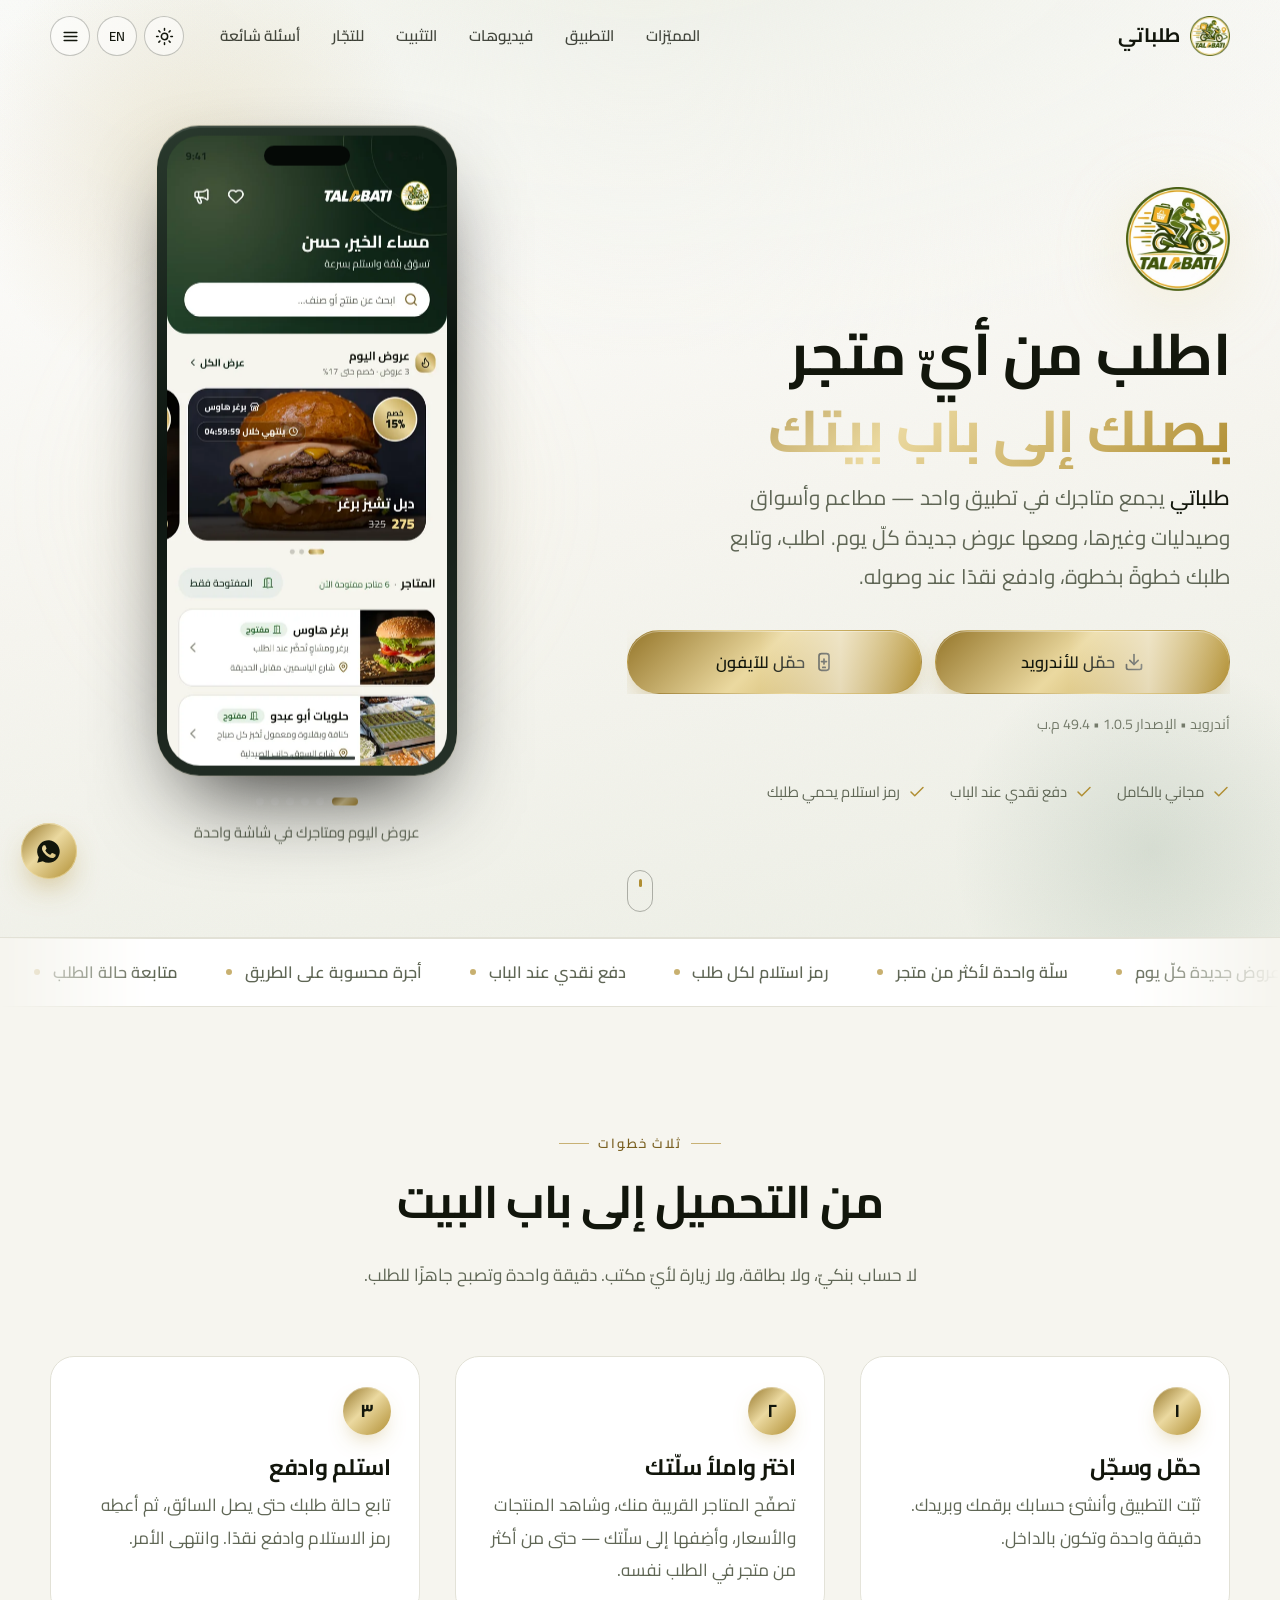
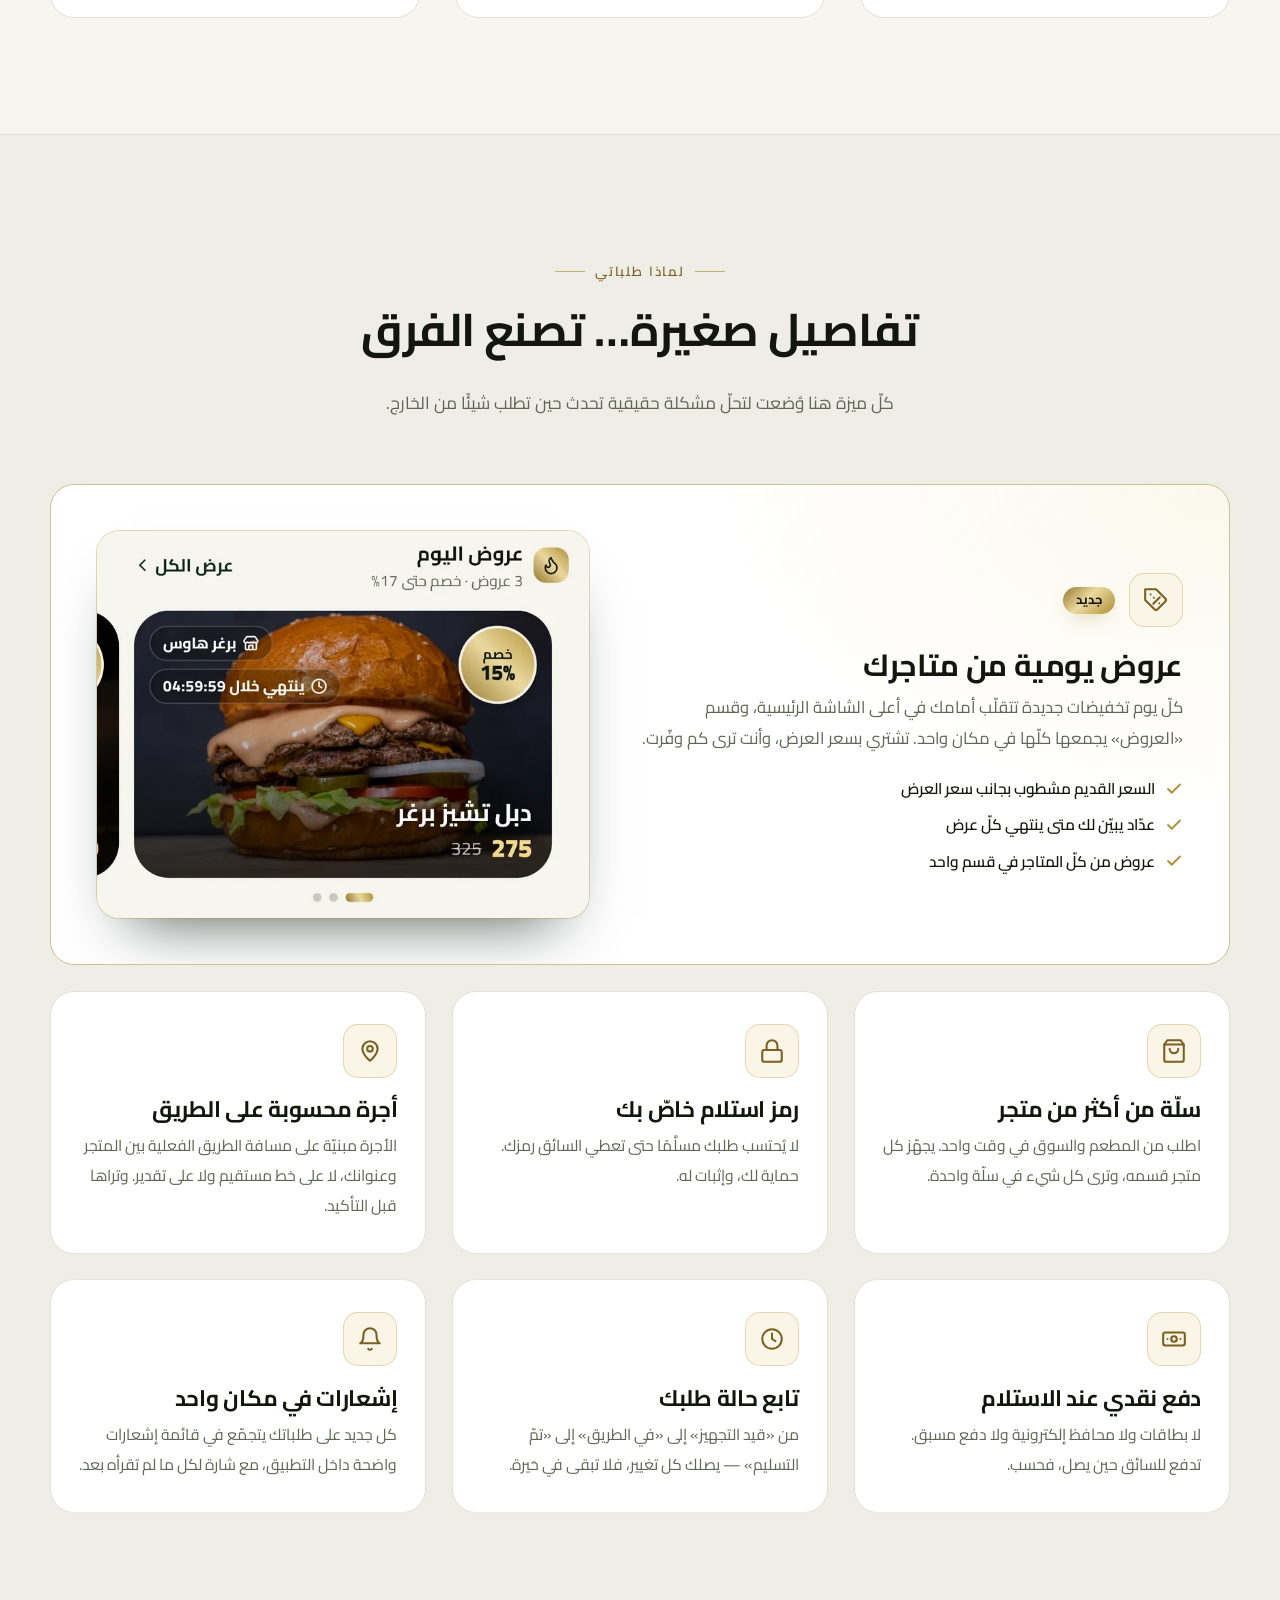
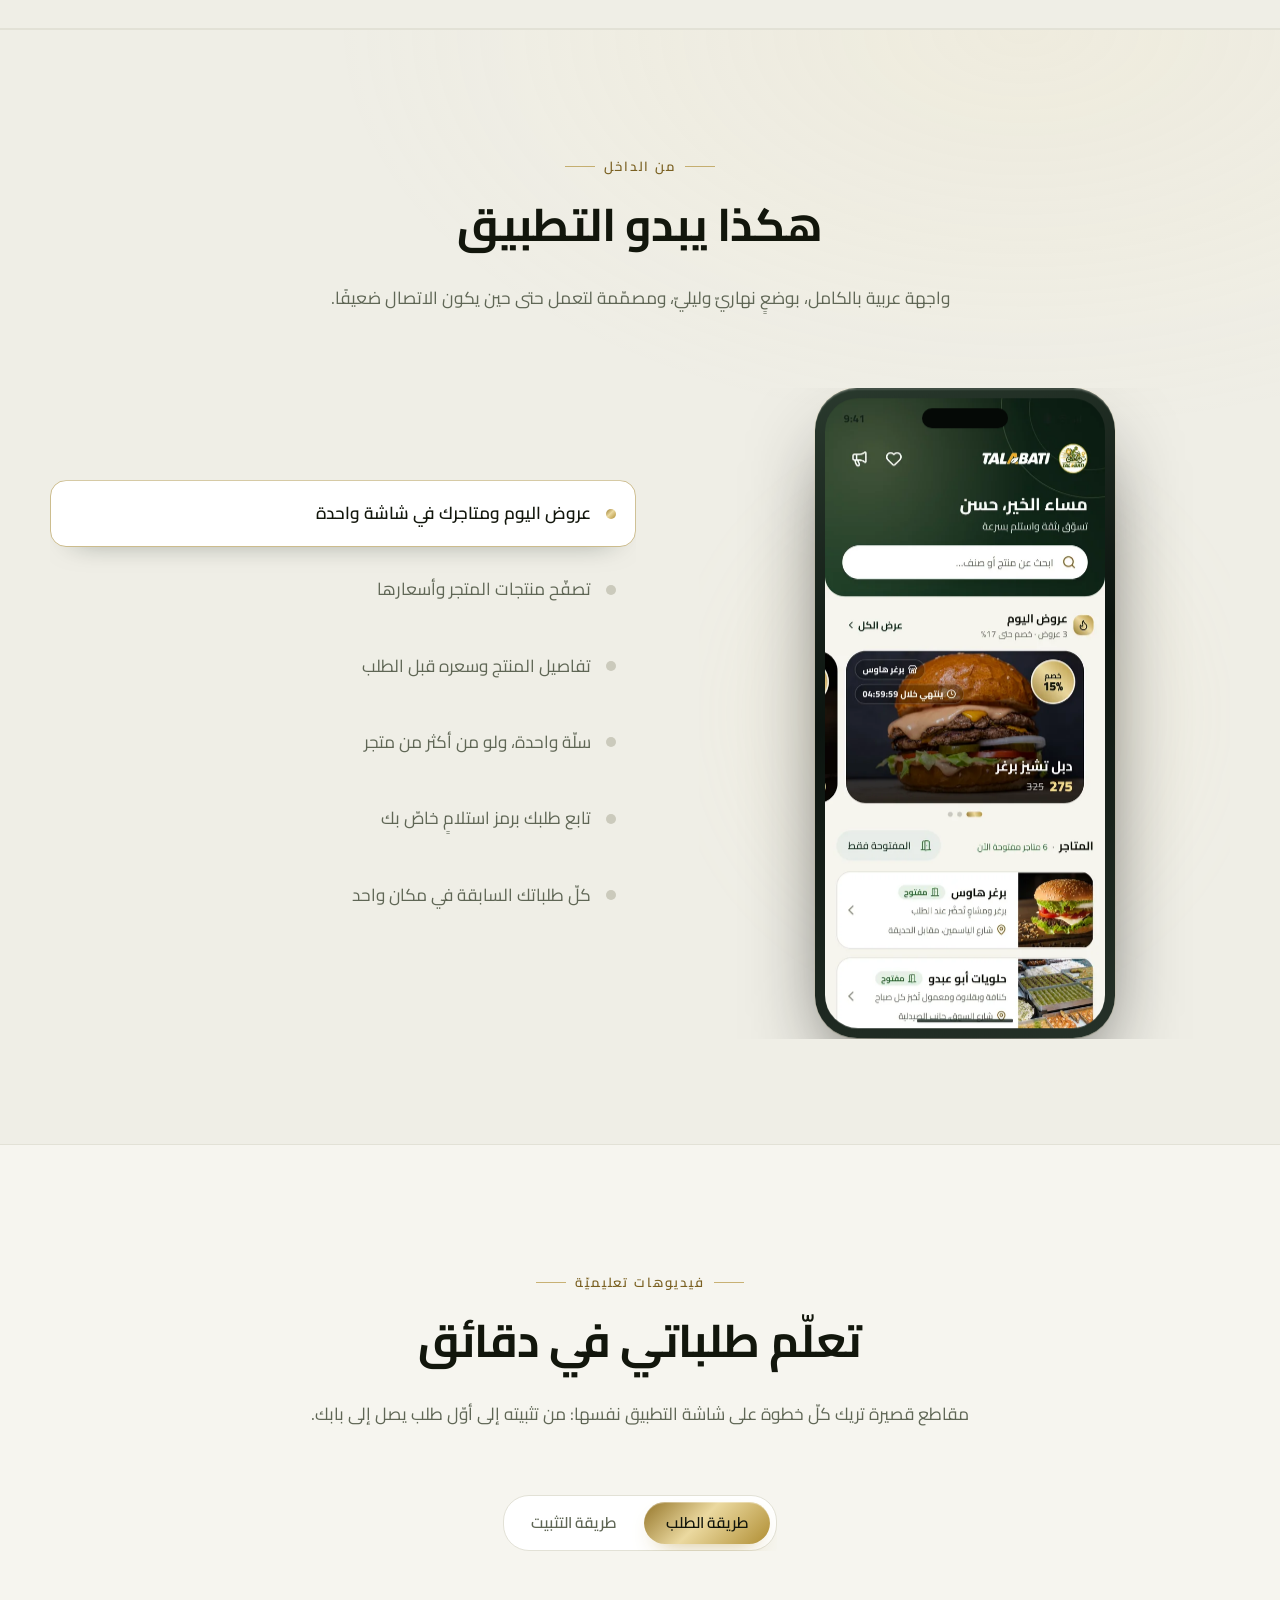
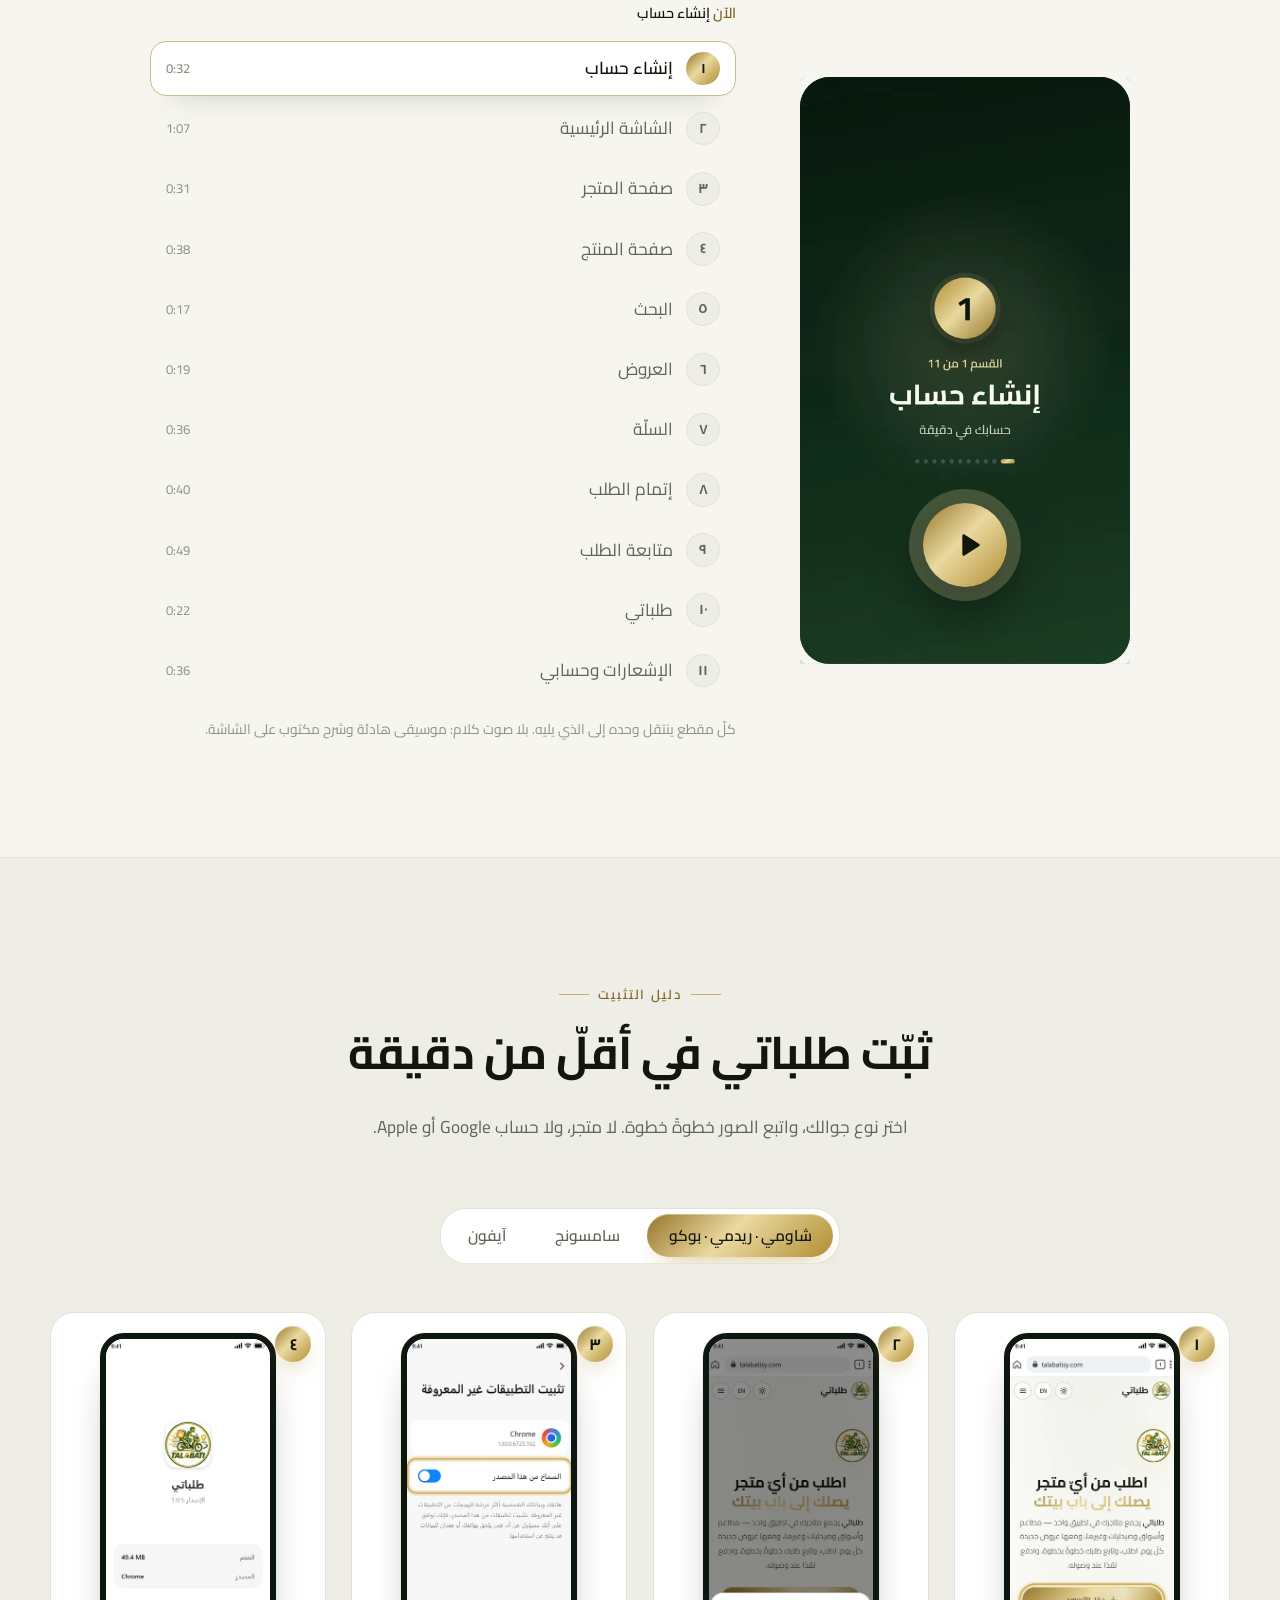
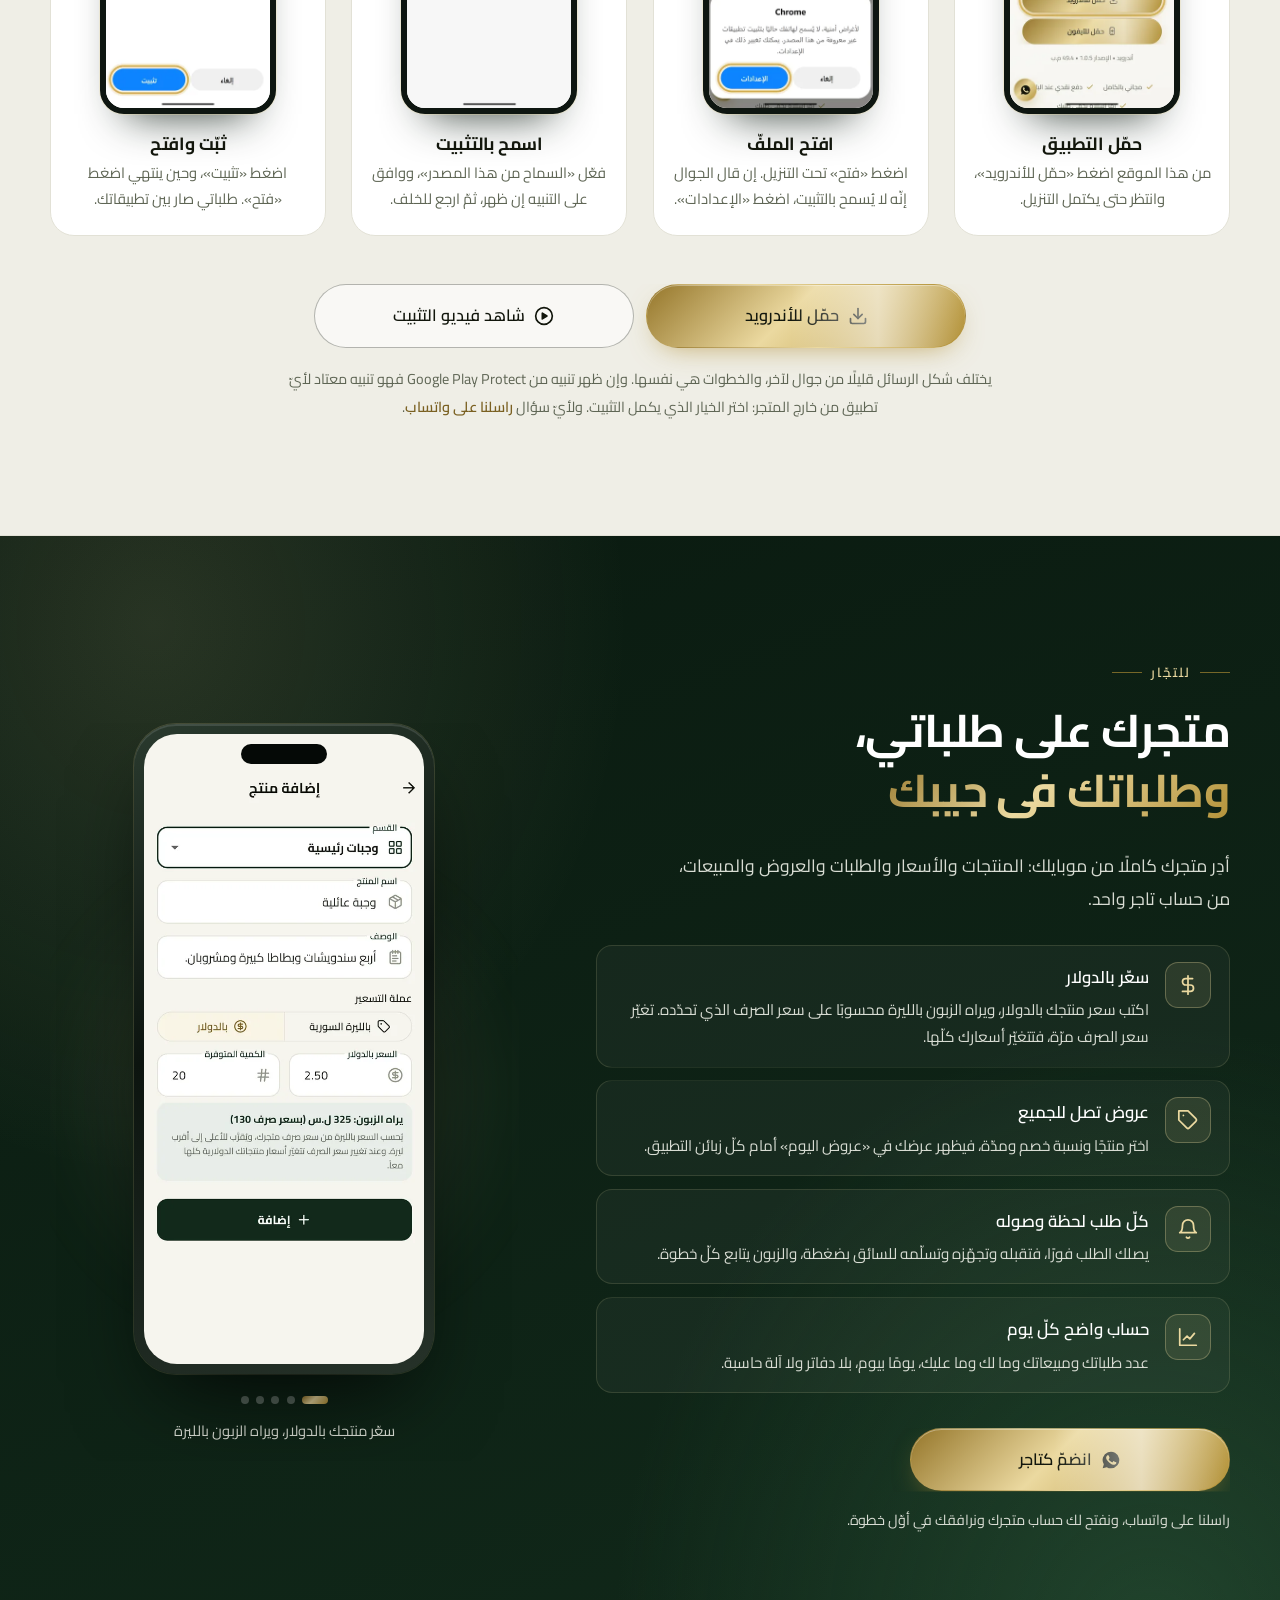
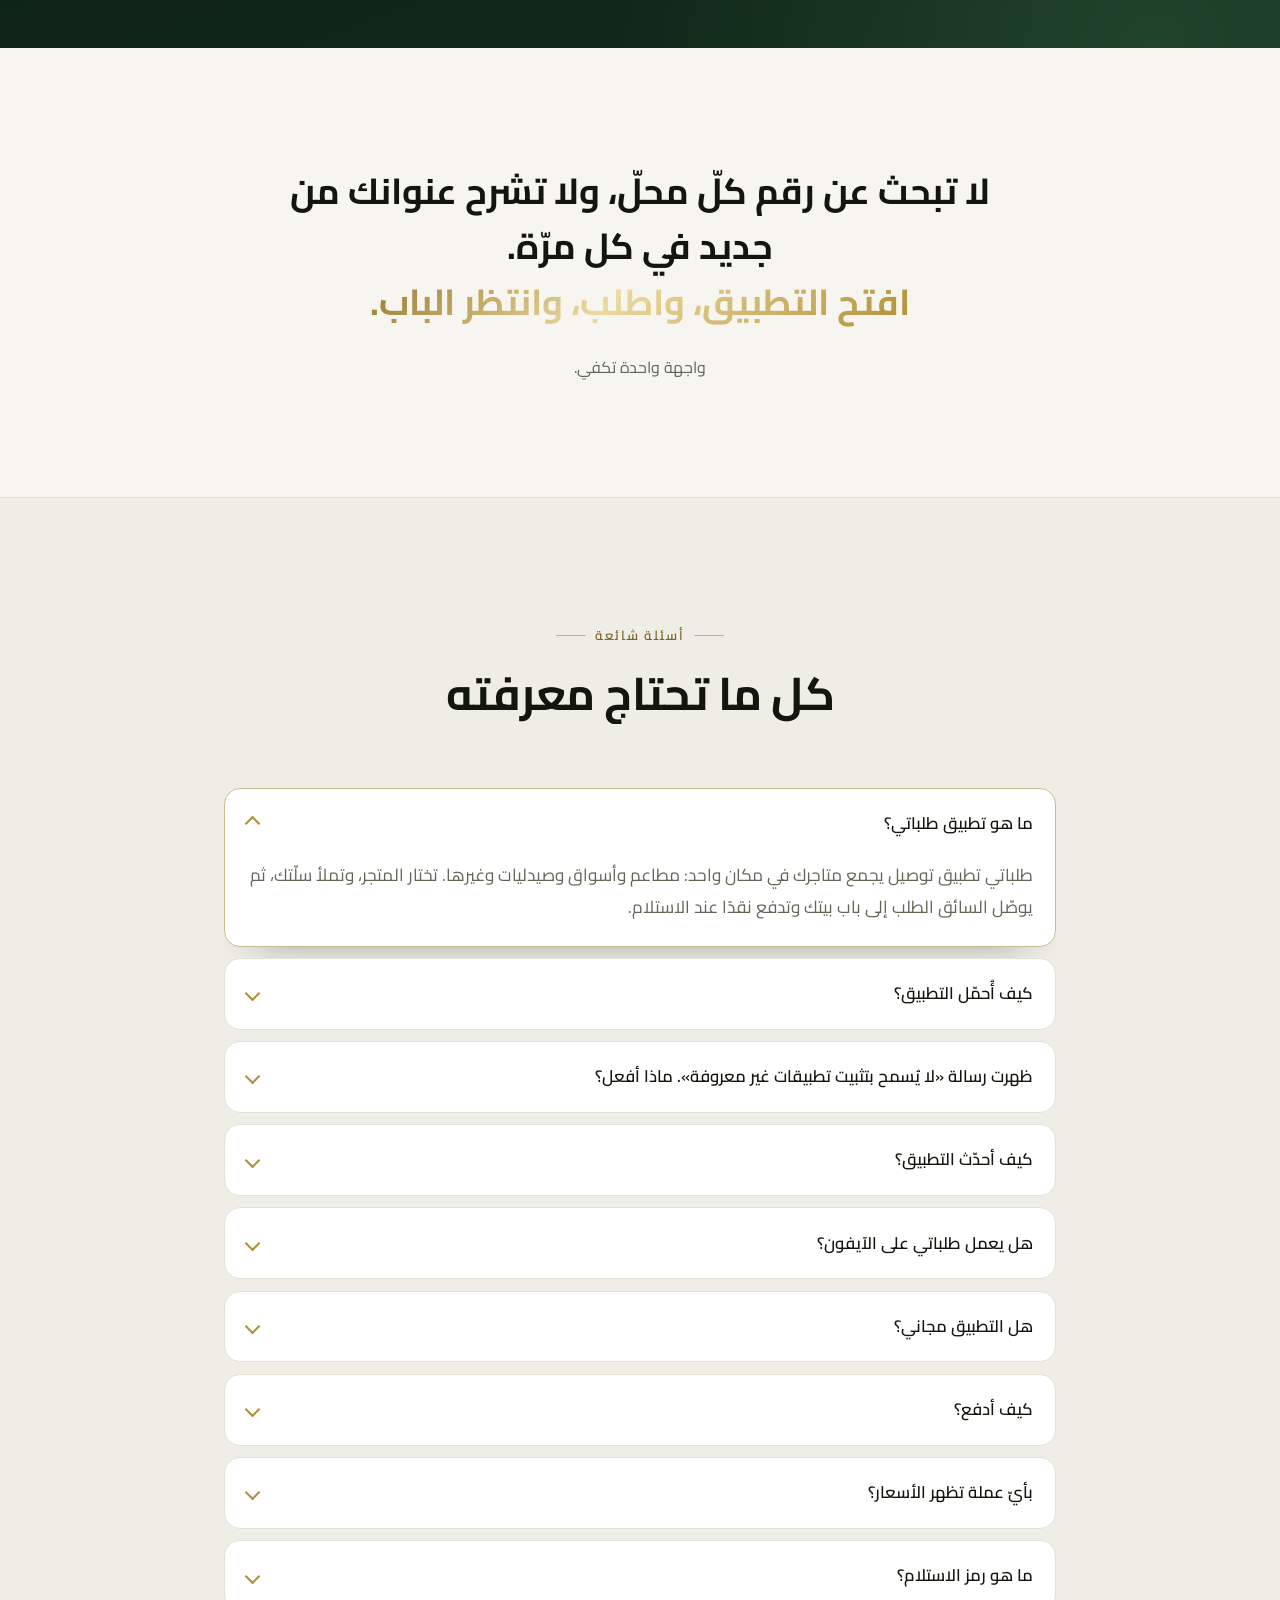
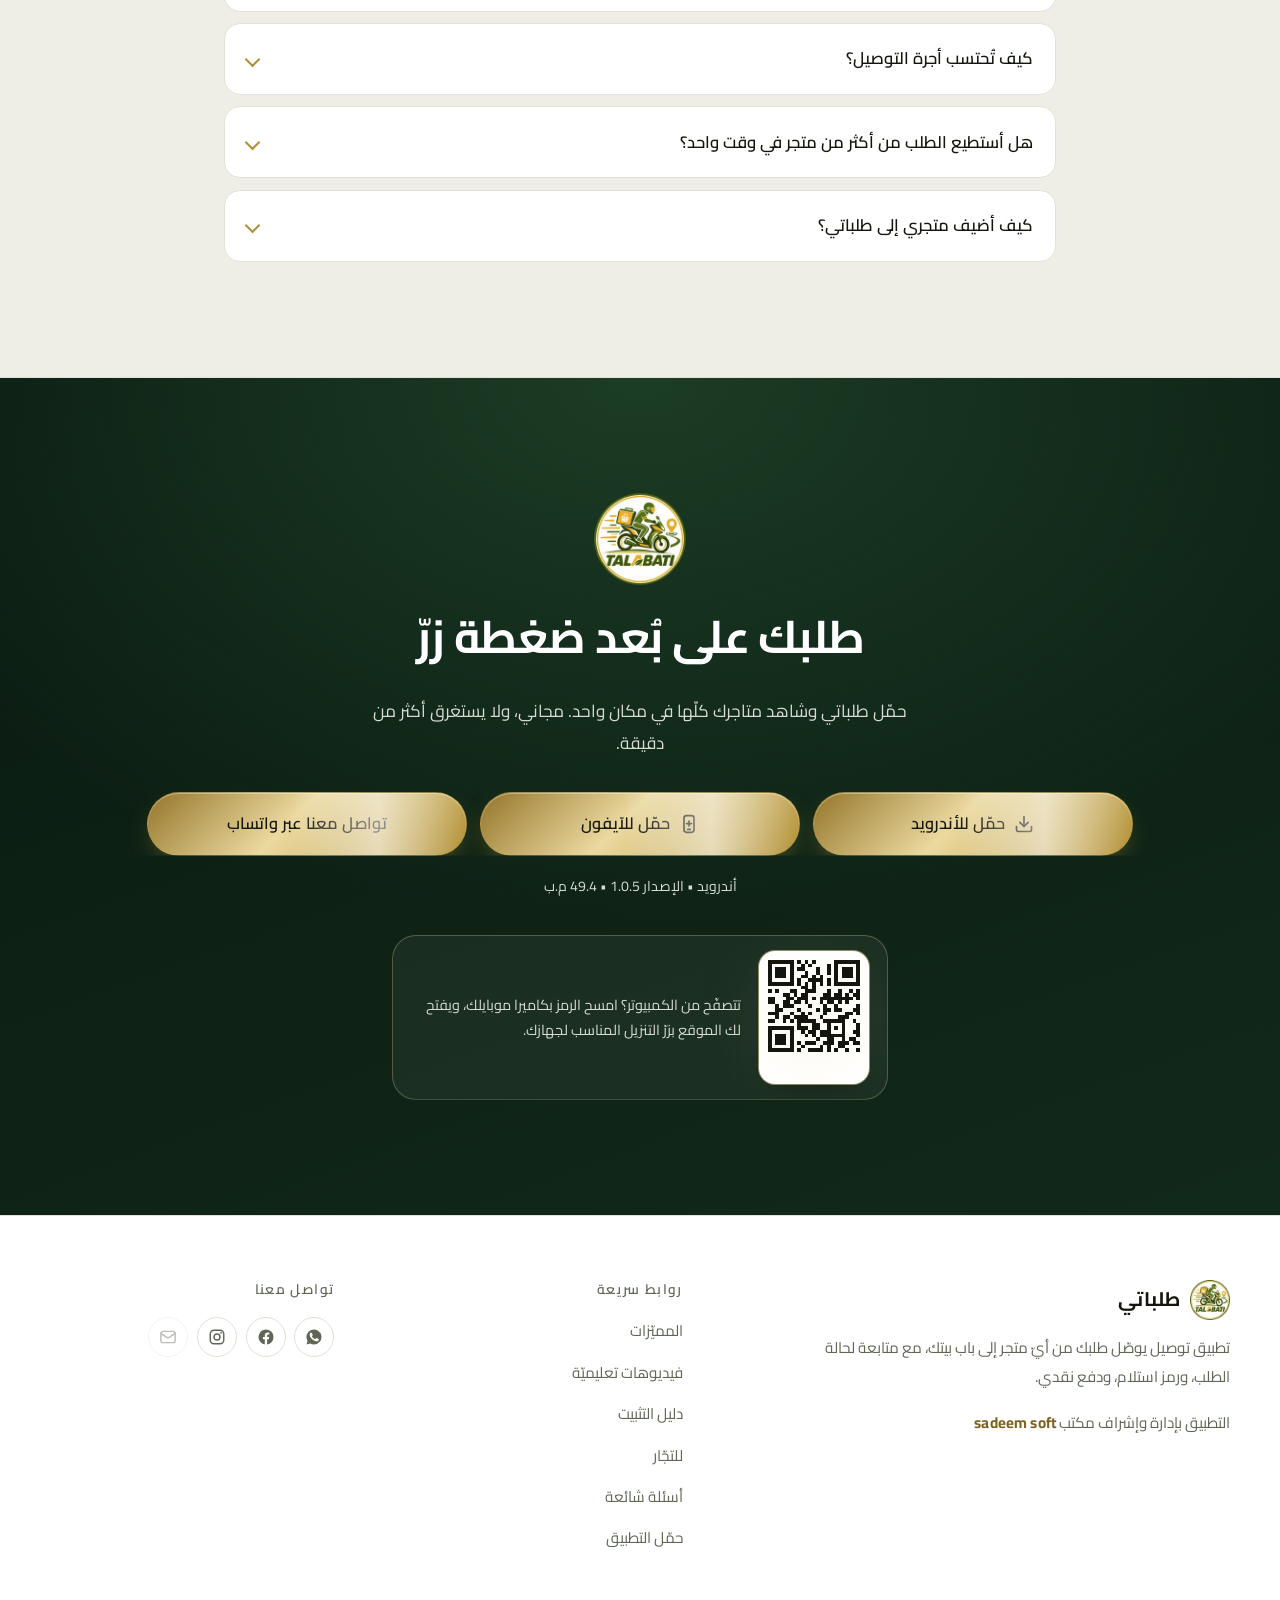
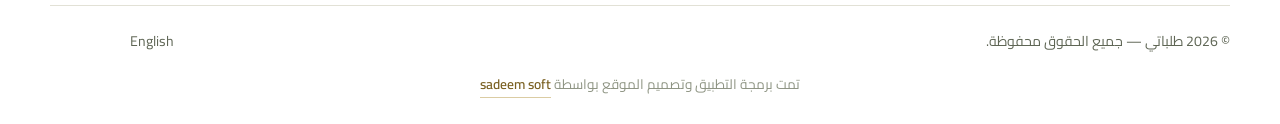
==== commit 2e1c58aa: "Loading screen: the logo itself rides in Co-Authored-By: Claude Opus 5.5 <noreply@anthropic.com>" ====
--- a/index.html
+++ b/index.html
@@ -38,6 +38,8 @@
 
 <link rel="preload" href="assets/fonts/Cairo-Black.woff2" as="font" type="font/woff2" crossorigin>
 <link rel="preload" href="assets/fonts/Cairo-Regular.woff2" as="font" type="font/woff2" crossorigin>
+<link rel="preload" href="assets/img/boot/base.webp" as="image" type="image/webp" fetchpriority="high">
+<link rel="preload" href="assets/img/boot/rider.webp" as="image" type="image/webp" fetchpriority="high">
 <link rel="stylesheet" href="assets/css/styles.css">
 
 <script>
@@ -136,8 +138,20 @@
 <!-- شاشة البداية: تختفي فور اكتمال تحميل الصفحة -->
 <div class="boot" id="boot" role="status" aria-label="جارٍ فتح الموقع">
   <div class="boot-inner">
-    <span class="boot-logo"><img src="assets/img/logo-256.webp" width="116" height="116" alt="" fetchpriority="high"></span>
+    <div class="boot-badge" aria-hidden="true">
+      <span class="boot-orbit"></span>
+      <div class="boot-disc">
+        <img class="bl" src="assets/img/boot/base.webp" width="480" height="495" alt="" fetchpriority="high">
+        <span class="bl-clip">
+          <img class="bl bl-speed" src="assets/img/boot/speed.webp" width="480" height="495" alt="">
+          <span class="bl-ride"><img class="bl bl-rider" src="assets/img/boot/rider.webp" width="480" height="495" alt="" fetchpriority="high"></span>
+        </span>
+        <span class="bl-ripple"></span>
+        <img class="bl bl-pin" src="assets/img/boot/pin.webp" width="480" height="495" alt="">
+      </div>
+    </div>
     <span class="boot-word">طلباتي</span>
+    <span class="boot-tag">تسوّق بثقة واستلم بسرعة</span>
     <span class="boot-line"><i></i></span>
   </div>
 </div>
--- a/assets/css/styles.css
+++ b/assets/css/styles.css
@@ -912,44 +912,105 @@
 html.js .boot.is-gone { opacity: 0; visibility: hidden; }
 html.is-booting, html.is-locked { overflow: hidden; }
 
-.boot-inner { display: grid; justify-items: center; gap: 1.15rem; padding: 2rem; }
-
-.boot-logo {
-  position: relative; width: clamp(88px, 22vw, 116px); overflow: hidden;
-  border-radius: 26px;
-  animation: bootLogo 1.1s var(--ease-out) both;
-}
-.boot-logo img { width: 100%; height: auto; }
-/* لمعة ذهبية تعبر الشعار */
-.boot-logo::after {
-  content: ''; position: absolute; inset-block: -20%; inset-inline-start: -60%;
-  width: 45%; transform: skewX(-18deg);
-  background: linear-gradient(90deg, transparent, rgb(255 255 255 / .55), transparent);
-  animation: bootSheen 1.9s var(--ease) infinite;
-  will-change: transform;
-}
-@keyframes bootLogo {
-  from { opacity: 0; transform: translateY(18px) scale(.86); }
-  to   { opacity: 1; transform: none; }
-}
-@keyframes bootSheen {
-  0%, 20%   { transform: translateX(0)    skewX(-18deg); }
-  80%, 100% { transform: translateX(440%) skewX(-18deg); }
-}
-html[dir="rtl"] .boot-logo::after { animation-name: bootSheenRtl; }
-@keyframes bootSheenRtl {
-  0%, 20%   { transform: translateX(0)     skewX(-18deg); }
-  80%, 100% { transform: translateX(-440%) skewX(-18deg); }
-}
+html.js .boot::before {
+  /* وهج ذهبيّ خلف المشهد */
+  content: ''; position: absolute; left: 50%; top: 42%; width: 560px; height: 560px;
+  margin: -280px 0 0 -280px; border-radius: 50%; pointer-events: none;
+  background: radial-gradient(circle closest-side, rgb(235 217 160 / .16), transparent 72%);
+}
+/* حين ينتهي التحميل تنطلق الدراجة أوّلًا، ثمّ يذوب الحجاب خلفها. */
+html.js .boot.is-gone { transition-delay: .34s; }
+
+.boot-inner { position: relative; display: grid; justify-items: center; gap: .8rem; padding: 2rem; }
+
+/* ---- الشعار نفسه يتحرّك ----
+   الشعار مقسوم إلى طبقات (tools/make-boot-layers.py): الدائرة والكلمة،
+   والسائق بدرّاجته، وخطوط السرعة، والدبّوس. السائق يدخل الدائرة من اليسار
+   ويهتزّ كأنّ المحرّك يعمل، والريح تمرّ في خطوط السرعة، والدبّوس يقفز وحوله
+   تموّج. وحين ينتهي التحميل ينطلق السائق خارج الدائرة.
+   كل الحركة بـ transform و opacity، فلا يُعاد حساب التخطيط في أيّ إطار. */
+.boot-badge {
+  position: relative; width: clamp(176px, 48vw, 232px); aspect-ratio: 480 / 495;
+  margin-block-end: .5rem;
+}
+/* مدار ذهبيّ يدور حول الشعار: هو مؤشّر التحميل */
+.boot-badge::before {
+  content: ''; position: absolute; inset: -13px; border-radius: 50%;
+  border: 1px solid rgb(235 217 160 / .14);
+}
+.boot-orbit {
+  position: absolute; inset: -13px; border-radius: 50%;
+  background: conic-gradient(from 0deg, rgb(235 217 160 / 0) 0deg, rgb(235 217 160 / 0) 190deg, rgb(246 233 190 / .95) 360deg);
+  -webkit-mask: radial-gradient(farthest-side, transparent calc(100% - 2.5px), #000 calc(100% - 2px));
+          mask: radial-gradient(farthest-side, transparent calc(100% - 2.5px), #000 calc(100% - 2px));
+  animation: blOrbit 1.25s linear infinite, bbFade .8s ease .35s both;
+}
+.boot-disc {
+  position: absolute; inset: 0;
+  filter: drop-shadow(0 18px 40px rgb(0 0 0 / .5)) drop-shadow(0 0 34px rgb(235 217 160 / .2));
+  animation: blDisc .85s cubic-bezier(.16, 1, .3, 1) both;
+}
+.bl { position: absolute; inset: 0; display: block; width: 100%; height: 100%; }
+/* السائق وخطوط السرعة لا يخرجان عن البياض داخل الحلقتين */
+.bl-clip { position: absolute; inset: 0; clip-path: ellipse(45.5% 45.5% at 50% 50%); }
+.bl-ride { position: absolute; inset: 0; animation: blIn 1s cubic-bezier(.16, 1, .3, 1) .25s both; }
+.bl-rider { transform-origin: 55% 62%; animation: blBob .26s ease-in-out infinite alternate; }
+.bl-speed {
+  transform-origin: 30% 50%;
+  animation: blSpeedIn .7s ease-out .55s both, blWind .34s ease-in-out 1.25s infinite alternate;
+}
+.bl-pin {
+  transform-origin: 84% 44%;
+  animation: blPinIn .75s cubic-bezier(.34, 1.56, .64, 1) .7s both, blPinHop 1.5s ease-in-out 1.6s infinite;
+}
+/* تموّج تحت الدبّوس: «وصل الطلب» */
+.bl-ripple {
+  position: absolute; left: 84.2%; top: 44.6%; width: 16%; height: 6%; border-radius: 50%;
+  border: 2px solid rgb(201 169 79 / .9); opacity: 0;
+  transform: translate(-50%, -50%) scale(.3);
+  animation: blRipple 1.5s ease-out 1.2s infinite;
+}
+
+@keyframes blOrbit   { to { transform: rotate(360deg); } }
+@keyframes blDisc    { from { opacity: 0; transform: scale(.78) rotate(-8deg); } to { opacity: 1; transform: none; } }
+@keyframes blIn      { from { transform: translateX(-70%); } to { transform: none; } }
+@keyframes blBob     { from { transform: translateY(0) rotate(0); } to { transform: translateY(-.9%) rotate(-.5deg); } }
+@keyframes blSpeedIn { from { opacity: 0; transform: translateX(14%) scaleX(.4); } to { opacity: 1; transform: none; } }
+@keyframes blWind    { from { opacity: 1; transform: translateX(0); } to { opacity: .55; transform: translateX(-3.5%); } }
+@keyframes blPinIn   { from { opacity: 0; transform: translateY(-24%); } to { opacity: 1; transform: none; } }
+@keyframes blPinHop  {
+  0%, 60%, 100% { transform: none; }
+  74% { transform: translateY(-5%); }
+  88% { transform: scaleY(.94); }
+}
+@keyframes blRipple  {
+  0%   { opacity: .95; transform: translate(-50%, -50%) scale(.3); }
+  100% { opacity: 0;   transform: translate(-50%, -50%) scale(1.5); }
+}
+
+/* انتهى التحميل: السائق ينطلق خارج الدائرة، والريح تهدأ خلفه */
+.boot.is-gone .bl-ride  { animation: blOut .6s cubic-bezier(.55, 0, .8, .2) forwards; }
+.boot.is-gone .bl-speed { animation: blSpeedOut .35s ease-in forwards; }
+@keyframes blOut      { from { transform: none; } to { transform: translateX(82%); } }
+@keyframes blSpeedOut { to { opacity: 0; transform: translateX(-12%); } }
 
 .boot-word {
-  font-weight: 900; font-size: 1.05rem; letter-spacing: .34em;
-  background: var(--gold-grad); -webkit-background-clip: text; background-clip: text;
+  font-weight: 900; font-size: clamp(1.75rem, 6vw, 2.25rem); line-height: 1.25; letter-spacing: .04em;
+  margin-block-start: .5rem;
+  background: linear-gradient(100deg, #B08E33 0%, #F6E9BE 38%, #C9A94F 58%, #95762A 100%);
+  background-size: 220% 100%;
+  -webkit-background-clip: text; background-clip: text;
   -webkit-text-fill-color: transparent; color: transparent;
-  animation: bootWord 1.2s var(--ease-out) .18s both;
-}
-html[lang="en"] .boot-word { letter-spacing: .3em; }
-@keyframes bootWord { from { opacity: 0; letter-spacing: .6em; } to { opacity: 1; } }
+  animation: bootWord 1.1s var(--ease-out) .25s both, bbShine 2.6s linear 1s infinite;
+}
+html[lang="en"] .boot-word { letter-spacing: .22em; font-size: clamp(1.4rem, 5vw, 1.8rem); }
+@keyframes bootWord { from { opacity: 0; transform: translateY(10px); filter: blur(6px); } to { opacity: 1; transform: none; filter: none; } }
+@keyframes bbShine  { from { background-position: 100% 0; } to { background-position: -120% 0; } }
+.boot-tag {
+  font-size: .95rem; font-weight: 400; color: var(--on-night-muted); margin-block: -.35rem .5rem;
+  animation: bbFade .9s var(--ease-out) .45s both;
+}
+@keyframes bbFade { from { opacity: 0; } to { opacity: 1; } }
 
 .boot-line {
   width: min(210px, 52vw); height: 2px; border-radius: 2px; overflow: hidden;
@@ -1484,7 +1545,7 @@
   [data-reveal] { opacity: 1; transform: none; filter: none; clip-path: none; }
   .split-word > span { transform: none; }
   .ticker ul { animation: none; }
-  .fab-wa::after, .dl-dust i, .boot-logo::after { animation: none; display: none; }
+  .fab-wa::after, .dl-dust i, .boot-orbit, .bl-ripple { animation: none; display: none; }
   .dl.is-on .dl-ring .bar { animation: none; stroke-dashoffset: 0; }
   .drawer.is-on .drawer-nav a, .sheet.is-on .sheet-steps li { animation: none; }
 }
